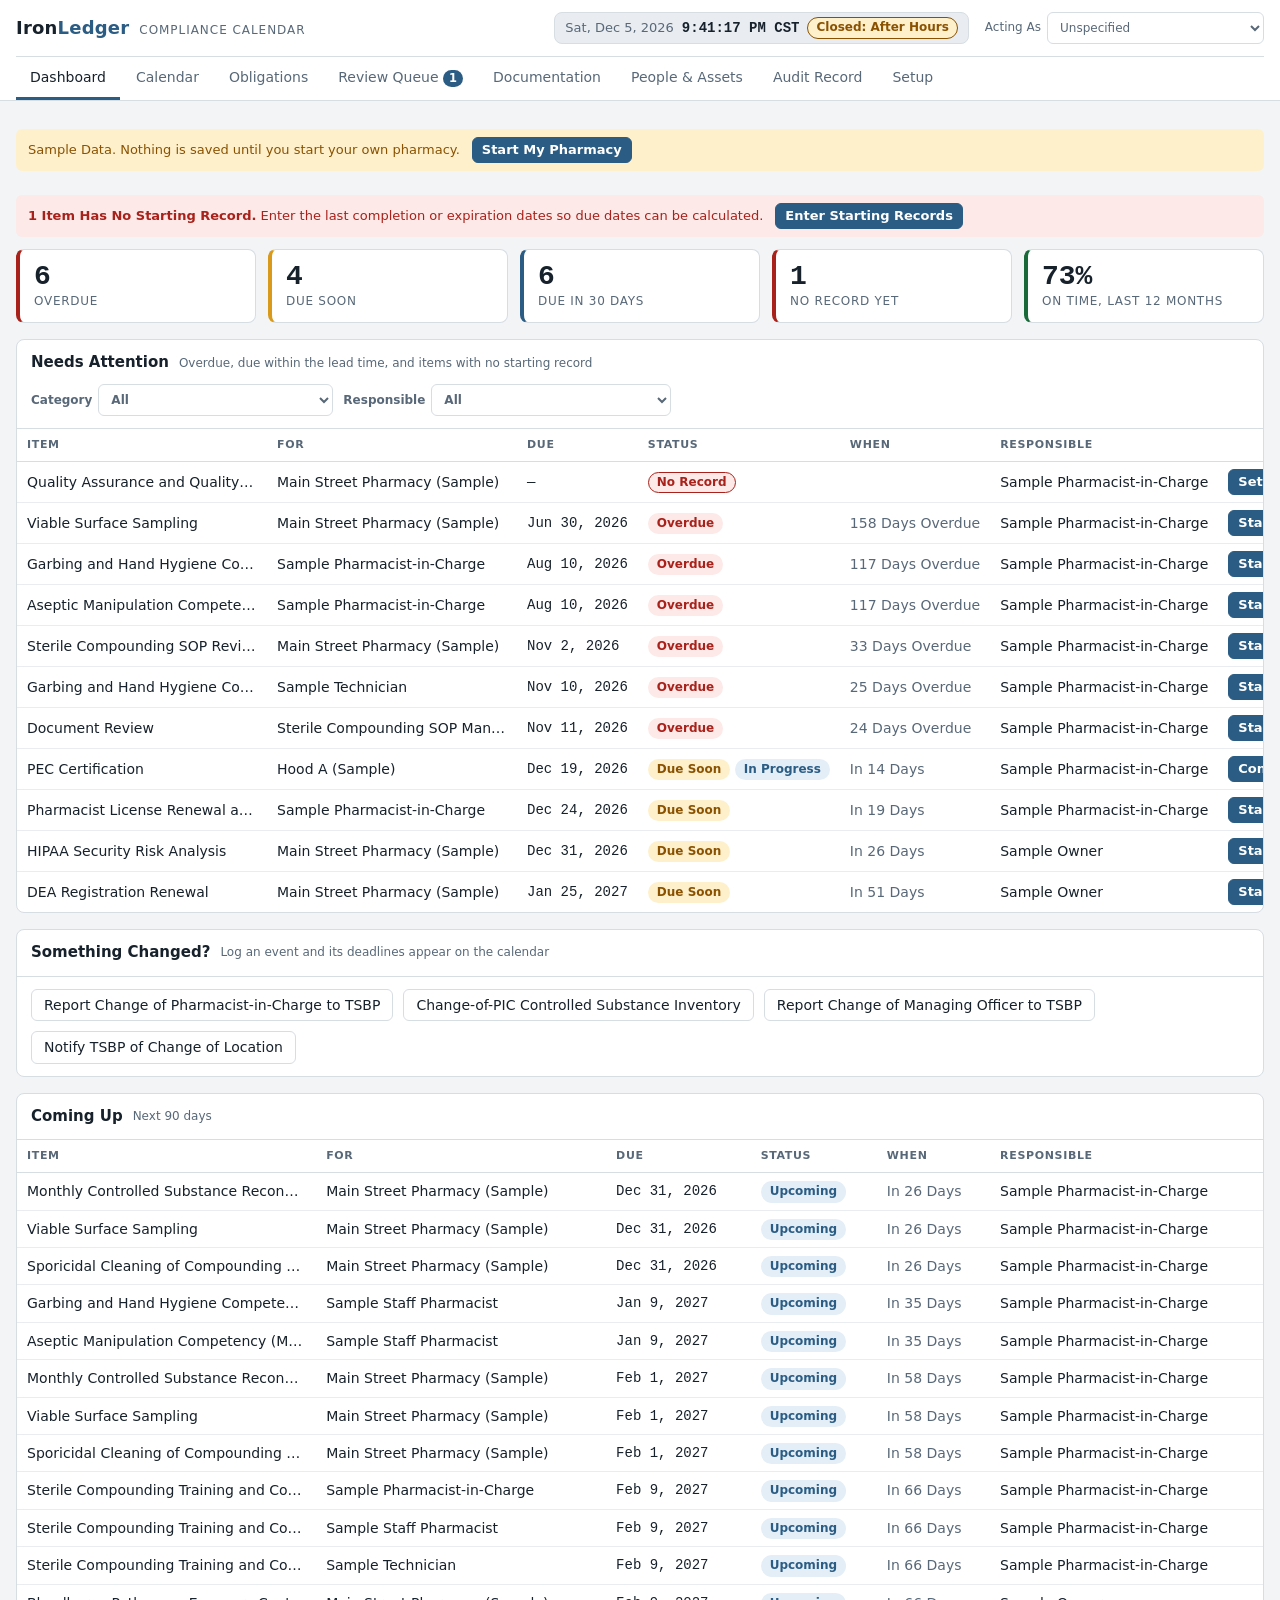
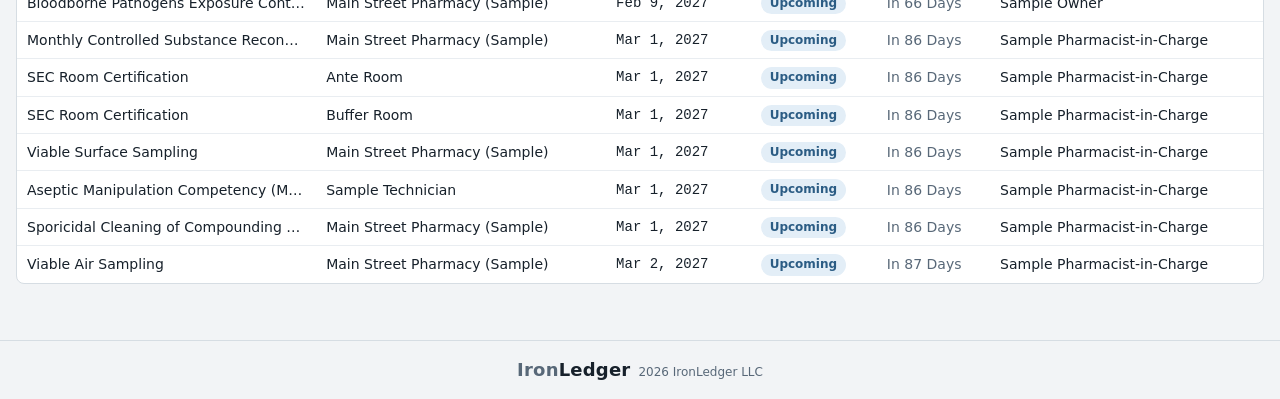
==== index.html @ b2bfc441 "Compliance Calendar Lite: source, tests, demo and blank builds, host storage hook Co-Authored-By: Cl" ====
<!DOCTYPE html>
<html lang="en"><head><meta charset="utf-8"><meta name="viewport" content="width=device-width,initial-scale=1">
<title>IronLedger Compliance Calendar</title>
<style>:root{
  /* Layout idea: ledger-style operations console. Dense tables, status pills, one steel accent. */
  --bg:#f2f4f6;--panel:#fff;--ink:#17212b;--mut:#586878;--line:#d6dde3;--soft:#e9edf1;
  --accent:#2b5c84;--accent-ink:#fff;--accent-soft:#e3eef7;
  --bad:#a8211a;--bad-bg:#fde9e7;--warn:#8a5200;--warn-bg:#fff0cc;--ok:#1a6a39;--ok-bg:#e1f3e8;--gray:#55626f;--gray-bg:#e9edf1;
  --sans:'IBM Plex Sans',system-ui,-apple-system,'Segoe UI',sans-serif;--mono:'IBM Plex Mono',ui-monospace,Consolas,monospace;
  color-scheme:light;
}
@media (prefers-color-scheme:dark){:root:not([data-theme="light"]){
  --bg:#10161c;--panel:#18212a;--ink:#e5eaef;--mut:#9aa9b8;--line:#2a3845;--soft:#212d38;
  --accent:#74aedb;--accent-ink:#0c141b;--accent-soft:#1d3447;
  --bad:#ff9a92;--bad-bg:#3b1a18;--warn:#f2c46b;--warn-bg:#3a2d0f;--ok:#7fd3a0;--ok-bg:#15301f;--gray:#a9b6c3;--gray-bg:#25313c;color-scheme:dark;}}
:root[data-theme="dark"]{
  --bg:#10161c;--panel:#18212a;--ink:#e5eaef;--mut:#9aa9b8;--line:#2a3845;--soft:#212d38;
  --accent:#74aedb;--accent-ink:#0c141b;--accent-soft:#1d3447;
  --bad:#ff9a92;--bad-bg:#3b1a18;--warn:#f2c46b;--warn-bg:#3a2d0f;--ok:#7fd3a0;--ok-bg:#15301f;--gray:#a9b6c3;--gray-bg:#25313c;color-scheme:dark;}
*{box-sizing:border-box}
html,body{margin:0;background:var(--bg);color:var(--ink);font:14px/1.45 var(--sans)}
button,input,select,textarea{font:inherit;color:inherit}
a{color:var(--accent)}
:focus-visible{outline:2px solid var(--accent);outline-offset:2px}
.wrap{max-width:1280px;margin:0 auto;padding:0 16px}
header.top{background:var(--panel);border-bottom:1px solid var(--line)}
.bar{display:flex;align-items:center;gap:16px;padding:12px 0;flex-wrap:wrap}
.brand{display:flex;align-items:baseline;gap:10px;white-space:nowrap}
.mark{font-weight:700;font-size:18px;letter-spacing:.2px}.mark b{color:var(--accent)}
.brand small{color:var(--mut);font-size:12px;text-transform:uppercase;letter-spacing:.08em}
.spacer{flex:1}
.ctl{display:flex;align-items:center;gap:6px;color:var(--mut);font-size:12px;white-space:nowrap}
select,input[type=text],input[type=date],input[type=number],textarea{background:var(--panel);border:1px solid var(--line);border-radius:6px;padding:6px 8px;min-height:32px}
textarea{width:100%;min-height:64px;resize:vertical}
nav.tabs{display:flex;gap:2px;overflow-x:auto;border-top:1px solid var(--line)}
nav.tabs button{background:none;border:0;border-bottom:3px solid transparent;padding:10px 14px;cursor:pointer;color:var(--mut);white-space:nowrap;font-weight:500}
nav.tabs button[aria-selected=true]{color:var(--ink);border-bottom-color:var(--accent)}
main{padding:16px 0 40px;min-height:60vh}
.banner{margin:12px 0 0;padding:8px 12px;border-radius:6px;font-size:13px;display:flex;gap:12px;align-items:center;flex-wrap:wrap}
.banner.demo{background:var(--warn-bg);color:var(--warn)}.banner.info{background:var(--accent-soft);color:var(--ink)}.banner.bad{background:var(--bad-bg);color:var(--bad)}
.tiles{display:grid;grid-template-columns:repeat(auto-fit,minmax(170px,1fr));gap:12px;margin-bottom:16px}
.tile{background:var(--panel);border:1px solid var(--line);border-radius:8px;padding:12px 14px;border-left:4px solid var(--line);cursor:default}
.tile .n{font:600 28px/1.1 var(--mono);font-variant-numeric:tabular-nums}.tile .l{color:var(--mut);font-size:12px;text-transform:uppercase;letter-spacing:.06em;white-space:nowrap}
.tile.bad{border-left-color:var(--bad)}.tile.warn{border-left-color:#d99a1c}.tile.ok{border-left-color:var(--ok)}.tile.acc{border-left-color:var(--accent)}
.card{background:var(--panel);border:1px solid var(--line);border-radius:8px;margin-bottom:16px}
.card>h2,.card>.hd{margin:0;padding:12px 14px;font-size:15px;font-weight:600;border-bottom:1px solid var(--line);display:flex;align-items:center;gap:10px;flex-wrap:wrap}
.card .hd h2{margin:0;font-size:15px}
.card .body{padding:12px 14px}
.hd .sub{color:var(--mut);font-weight:400;font-size:12px}
.tw{overflow-x:auto}
table{border-collapse:collapse;width:100%}
th{font-size:11px;text-transform:uppercase;letter-spacing:.06em;color:var(--mut);text-align:left;padding:8px 10px;border-bottom:1px solid var(--line);white-space:nowrap;background:var(--panel);position:sticky;top:0}
td{padding:7px 10px;border-bottom:1px solid var(--soft);white-space:nowrap;max-width:250px;overflow:hidden;text-overflow:ellipsis;vertical-align:middle}
tr:last-child td{border-bottom:0}
tr.click{cursor:pointer}tr.click:hover td{background:var(--soft)}
.num{font-family:var(--mono);font-variant-numeric:tabular-nums}
.mut{color:var(--mut)}
.pill{display:inline-block;padding:1px 8px;border-radius:999px;font-size:12px;font-weight:600;white-space:nowrap;border:1px solid transparent}
.p-overdue{background:var(--bad-bg);color:var(--bad)}.p-due-soon{background:var(--warn-bg);color:var(--warn)}.p-upcoming{background:var(--accent-soft);color:var(--accent)}
.p-done{background:var(--ok-bg);color:var(--ok)}.p-late-done{background:var(--warn-bg);color:var(--warn);border-color:var(--warn)}.p-na{background:var(--gray-bg);color:var(--gray)}
.p-nobaseline{background:var(--bad-bg);color:var(--bad);border-color:var(--bad)}.p-projected{background:transparent;color:var(--mut);border:1px dashed var(--line)}
.p-High{background:var(--ok-bg);color:var(--ok)}.p-Moderate{background:var(--warn-bg);color:var(--warn)}.p-Low{background:var(--bad-bg);color:var(--bad)}.p-Internal{background:var(--gray-bg);color:var(--gray)}
.btn{background:var(--panel);border:1px solid var(--line);border-radius:6px;padding:5px 12px;cursor:pointer;white-space:nowrap;min-height:30px}
.btn:hover{background:var(--soft)}
.btn.pri{background:var(--accent);color:var(--accent-ink);border-color:var(--accent);font-weight:600}.btn.pri:hover{filter:brightness(1.08)}
.btn.sm{padding:2px 9px;min-height:26px;font-size:13px}
.btn.danger{color:var(--bad)}
.row{display:flex;gap:10px;align-items:center;flex-wrap:wrap}
.cols{display:grid;grid-template-columns:repeat(auto-fit,minmax(300px,1fr));gap:16px}
/* calendar */
.cal{display:grid;grid-template-columns:repeat(7,1fr);border-top:1px solid var(--line);border-left:1px solid var(--line)}
.cal .dow{padding:6px 8px;font-size:11px;text-transform:uppercase;letter-spacing:.06em;color:var(--mut);border-right:1px solid var(--line);border-bottom:1px solid var(--line);background:var(--soft)}
.cal .day{min-height:104px;padding:4px;border-right:1px solid var(--line);border-bottom:1px solid var(--line);cursor:pointer;overflow:hidden;min-width:0}
.cal .day.out{background:var(--soft);opacity:.65}.cal .day.sel{outline:2px solid var(--accent);outline-offset:-2px}
.cal .day .d{font:12px var(--mono);color:var(--mut);display:flex;justify-content:space-between}
.cal .day.today .d b{background:var(--accent);color:var(--accent-ink);border-radius:999px;padding:0 6px}
.chip{display:block;font-size:11.5px;padding:1px 6px;border-radius:4px;margin-top:2px;white-space:nowrap;overflow:hidden;text-overflow:ellipsis}
.more{font-size:11px;color:var(--mut);margin-top:2px}
/* modal */
.ov{position:fixed;inset:0;background:rgba(10,18,26,.55);display:flex;align-items:flex-start;justify-content:center;padding:32px 12px;overflow:auto;z-index:50}
.modal{background:var(--panel);border:1px solid var(--line);border-radius:10px;width:100%;max-width:640px;box-shadow:0 12px 40px rgba(0,0,0,.3)}
.modal.wide{max-width:900px}
.modal h3{margin:0;padding:14px 16px;border-bottom:1px solid var(--line);font-size:16px}
.modal .mb{padding:14px 16px;display:grid;gap:12px}
.modal .mf{padding:12px 16px;border-top:1px solid var(--line);display:flex;gap:8px;justify-content:flex-end;flex-wrap:wrap}
.fld{display:grid;gap:4px}.fld>label,.lbl{font-size:12px;font-weight:600;color:var(--mut);text-transform:uppercase;letter-spacing:.05em}
.fld .hint{font-size:12px;color:var(--mut)}
.g2{display:grid;grid-template-columns:1fr 1fr;gap:12px}
.checks{display:flex;gap:6px 16px;flex-wrap:wrap}.checks label{display:flex;gap:6px;align-items:center;font-size:14px;text-transform:none;letter-spacing:0;font-weight:400;color:var(--ink)}
.warnbox{background:var(--warn-bg);color:var(--warn);padding:8px 10px;border-radius:6px;font-size:13px}
.err{color:var(--bad);font-size:13px}
.kv{display:grid;grid-template-columns:150px 1fr;gap:4px 12px;font-size:13px}.kv dt{color:var(--mut)}.kv dd{margin:0}
.toast{position:fixed;bottom:16px;left:50%;transform:translateX(-50%);background:var(--ink);color:var(--bg);padding:8px 16px;border-radius:8px;z-index:90;font-size:13px}
.sq{display:inline-block;width:14px;height:14px;border-radius:3px;margin-right:2px;vertical-align:middle}
.sq.d{background:var(--ok)}.sq.m{background:var(--bad)}.sq.f{background:var(--line)}
footer.foot{border-top:1px solid var(--line);padding:16px 0;color:var(--mut);font-size:12px;display:flex;gap:8px;align-items:baseline}
footer.foot b{color:var(--ink)}
@media (max-width:700px){.g2{grid-template-columns:1fr}.cal .day{min-height:70px}.chip{font-size:10.5px}.kv{grid-template-columns:1fr}}
@media (prefers-reduced-motion:reduce){*{transition:none!important}}

/* calendar additions */
.btn-grp{display:inline-flex;gap:4px}
.clock{display:flex;align-items:center;gap:8px;background:var(--soft);border:1px solid var(--line);border-radius:8px;padding:4px 10px;cursor:pointer;white-space:nowrap;font-size:13px}
.clock:hover{background:var(--accent-soft)}
.clock .num{font-weight:600;font-size:14px}
.navbar{margin-bottom:6px}
.cal .dow.wk{background:var(--line)}
.cal .day.wk{background:repeating-linear-gradient(135deg,transparent 0 8px,rgba(120,140,160,.07) 8px 16px)}
.cal .day.cls{background:repeating-linear-gradient(135deg,rgba(120,140,160,.10) 0 6px,rgba(120,140,160,.03) 6px 12px)}
.sw{display:inline-block;width:14px;height:14px;border:1px solid var(--line);border-radius:3px;vertical-align:middle;margin:0 4px 0 8px}
.sw.wk{background:repeating-linear-gradient(135deg,transparent 0 4px,rgba(120,140,160,.25) 4px 8px)}
.sw.cls{background:rgba(120,140,160,.35)}
.hl{font-size:11px;padding:0 5px;border-radius:3px;margin-top:2px;white-space:nowrap;overflow:hidden;text-overflow:ellipsis}
.hl.hol{background:#efe6fb;color:#5b2a91}.hl.obs2{background:var(--soft);color:var(--mut)}.hl.leap{background:var(--ok-bg);color:var(--ok)}.hl.dst{background:var(--warn-bg);color:var(--warn)}
@media (prefers-color-scheme:dark){:root:not([data-theme="light"]) .hl.hol{background:#2d1f45;color:#cbb0f0}}
.chip.plan{background:transparent;border:1px dashed var(--accent);color:var(--ink)}
.dayhead{display:flex;gap:16px;align-items:flex-start}
.tl{border:1px solid var(--line);border-radius:6px;overflow:hidden}
.tlr{display:grid;grid-template-columns:76px 1fr;min-height:30px;border-bottom:1px solid var(--soft)}
.tlr:last-child{border-bottom:0}
.tlh{padding:5px 8px;font:12px var(--mono);color:var(--mut);border-right:1px solid var(--line);background:var(--soft)}
.tlr.shut .tlb{background:repeating-linear-gradient(135deg,rgba(120,140,160,.12) 0 6px,rgba(120,140,160,.04) 6px 12px)}
.tlr.open .tlb{background:var(--panel)}
.tlr.nowrow .tlh{background:var(--accent);color:var(--accent-ink)}
.tlb{padding:3px 8px;display:flex;gap:8px;flex-wrap:wrap;align-items:center}
.nowtag{font-size:11px;color:var(--accent);font-weight:600}

.cal .day.pre{background:var(--soft);cursor:not-allowed;opacity:.35}
.btn:disabled{opacity:.4;cursor:not-allowed}

.wk7{display:grid;grid-template-columns:repeat(7,minmax(130px,1fr));border-top:1px solid var(--line);border-left:1px solid var(--line);min-width:980px}
.wcol{min-height:300px;padding:4px;border-right:1px solid var(--line);border-bottom:1px solid var(--line);min-width:0}
.wcol .wh{padding:2px 2px 6px}
.wcol.wk{background:repeating-linear-gradient(135deg,transparent 0 8px,rgba(120,140,160,.07) 8px 16px)}
.wcol.cls{background:repeating-linear-gradient(135deg,rgba(120,140,160,.10) 0 6px,rgba(120,140,160,.03) 6px 12px)}
.wcol.today .wh b{background:var(--accent);color:var(--accent-ink);border-radius:999px;padding:0 8px}
.wcol.pre{background:var(--soft);opacity:.35}

.calwrap{display:flex;align-items:flex-start}.calmain{flex:1;min-width:0}
.dayside{width:350px;flex:none;border-left:1px solid var(--line);position:sticky;top:8px;max-height:calc(100vh - 16px);overflow:auto;background:var(--panel);padding-bottom:8px}
.dayside .sdh{display:flex;justify-content:space-between;gap:8px;align-items:flex-start;padding:12px 14px 8px}
.dayside .sh{padding:10px 14px 4px;font-weight:600;font-size:12px;text-transform:uppercase;letter-spacing:.05em;color:var(--mut)}
.dayside .sdf{padding:6px 14px;font-size:12.5px}
.sr{display:flex;gap:10px;padding:8px 14px;border-top:1px solid var(--line);cursor:pointer;align-items:center}
.sr:hover{background:var(--soft)}
.sr .tm{width:72px;flex:none;font-variant-numeric:tabular-nums;font-weight:600;font-size:13px}
.sr .tx{min-width:0;flex:1}.sr .tx b,.sr .tx span.mut{display:block;white-space:nowrap;overflow:hidden;text-overflow:ellipsis}
@media (max-width:900px){.calwrap{flex-direction:column}.dayside{width:100%;position:static;max-height:none;border-left:0;border-top:1px solid var(--line)}}

.sec{font-weight:600;font-size:12px;text-transform:uppercase;letter-spacing:.05em;color:var(--mut);margin:14px 0 6px;padding-top:10px;border-top:1px solid var(--line)}
.cmts{display:flex;flex-direction:column;gap:6px;margin-bottom:6px}.cmt{padding:6px 8px;background:var(--soft);border-radius:6px}
.att{display:flex;gap:10px;align-items:center;padding:4px 0}.att a{max-width:260px;overflow:hidden;text-overflow:ellipsis;white-space:nowrap}.att .mut{flex:1;font-size:12px;white-space:nowrap;overflow:hidden;text-overflow:ellipsis}
.badge{display:inline-block;min-width:18px;padding:0 6px;border-radius:999px;background:var(--accent);color:var(--accent-ink);font-size:11.5px;font-weight:700;text-align:center}
.sr .tx .pl{display:block;margin-top:3px}
.dayside{width:380px}
.btn:disabled{opacity:.5;cursor:not-allowed}

/* ===== full-width calendar, fits the screen ===== */
.wrap{max-width:1680px}
.wrap.wide{max-width:none;padding:0 20px}
.calbar{display:flex;justify-content:space-between;align-items:center;gap:12px;flex-wrap:wrap;padding-top:8px;padding-bottom:4px}
.calbar .navbar{margin:0}.togs{gap:14px}
.cal .day{min-height:clamp(80px,calc((100vh - 440px)/6),200px)}
.wk7{grid-template-columns:repeat(7,minmax(0,1fr));min-width:0}
.wk7 .wcol{min-height:clamp(240px,calc(100vh - 380px),900px)}
.wk7.nw2 .wcol{min-height:clamp(140px,calc((100vh - 400px)/2),460px)}
.wcol.sel{outline:2px solid var(--accent);outline-offset:-2px}
.tl .tlr{min-height:34px}

.modal.xwide{max-width:1240px}
.ctx{position:fixed;z-index:80;background:var(--panel);border:1px solid var(--line);border-radius:8px;box-shadow:0 8px 24px rgba(0,0,0,.25);padding:4px;display:flex;flex-direction:column;min-width:170px}
.ctx button{text-align:left;border:0;background:none;padding:7px 10px;border-radius:5px;font:inherit;cursor:pointer;color:var(--ink)}.ctx button:hover{background:var(--soft)}
.ser{display:grid;border:1px solid var(--line);border-radius:6px;overflow:hidden;margin:8px 0}
.serc{min-height:90px;padding:4px;border-right:1px solid var(--line);min-width:0}.serc:last-child{border-right:0}.serc.now{background:var(--accent-soft)}
.serh{font:600 12px var(--sans);color:var(--mut);margin-bottom:4px}

.chip.plan.rem{border-style:dotted;font-style:italic}
</style></head><body>
<div id="app"></div><div id="modal"></div>
<script>
/* IronLedger Compliance Calendar - scheduling engine (pure functions, no DOM). */
const IL = (function () {
  'use strict';
  const DAY = 86400000;
  const pad = n => String(n).padStart(2, '0');
  function pd(s) { const p = s.split('-'); return Date.UTC(+p[0], +p[1] - 1, +p[2]); }
  function fd(ms) { const t = new Date(ms); return t.getUTCFullYear() + '-' + pad(t.getUTCMonth() + 1) + '-' + pad(t.getUTCDate()); }
  function addDays(s, n) { return fd(pd(s) + n * DAY); }
  function diffDays(a, b) { return Math.round((pd(a) - pd(b)) / DAY); }
  function addMonths(s, n, day) {
    const p = s.split('-').map(Number); const tm = p[1] - 1 + n;
    const y = p[0] + Math.floor(tm / 12); const m = ((tm % 12) + 12) % 12;
    const dim = new Date(Date.UTC(y, m + 1, 0)).getUTCDate();
    return y + '-' + pad(m + 1) + '-' + pad(Math.min(day || p[2], dim));
  }
  function addInterval(s, n, unit, day) {
    if (unit === 'day') return addDays(s, n);
    if (unit === 'week') return addDays(s, 7 * n);
    if (unit === 'month') return addMonths(s, n, day);
    if (unit === 'year') return addMonths(s, 12 * n, day);
    throw new Error('Unknown unit ' + unit);
  }
  function statusFor(due, today, lead) { const d = diffDays(due, today); return d < 0 ? 'overdue' : (d <= lead ? 'due-soon' : 'upcoming'); }
  function mkOpen(due, today, lead, extra) { return Object.assign({ due, status: statusFor(due, today, lead), days: diffDays(due, today), done: false }, extra); }
  function mkDone(due, rec, extra) {
    const eff = (rec.allowedDue && rec.allowedDue > due) ? rec.allowedDue : due;
    const late = !!(due && rec.completedOn > eff);
    return Object.assign({ due, status: rec.status === 'na' ? 'na' : (late ? 'late-done' : 'done'), done: true, rec, lateDays: late ? diffDays(rec.completedOn, eff) : 0, days: due ? diffDays(due, rec.completedOn) : null }, extra);
  }

  /* One track = one obligation for one subject. Returns its occurrences in due order. */
  function trackOccurrences(a) {
    const ob = a.ob, r = ob.rec, trk = a.trk || {}, today = a.today;
    const lead = trk.lead != null ? trk.lead : (ob.lead || 0);
    const horizon = a.to;
    const recs = (a.recs || []).filter(x => x.status !== 'void')
      .sort((x, y) => x.completedOn < y.completedOn ? -1 : x.completedOn > y.completedOn ? 1 : ((x.createdAt || '') < (y.createdAt || '') ? -1 : 1));
    const out = [];
    if (r.kind === 'rolling') {
      const n = trk.n || r.n, unit = trk.unit || r.unit;
      let prev = null; const base = trk.baselineDate || null;
      const real = recs.filter(x => x.status !== 'na');
      if (base && (!real.length || base <= real[0].completedOn)) prev = base;
      for (const rec of real) {
        const due = prev ? addInterval(prev, n, unit) : (trk.firstDue || null);
        out.push(mkDone(due, rec, { key: 'r:' + rec.id, windowStart: prev }));
        prev = rec.completedOn;
      }
      const due = prev ? addInterval(prev, n, unit) : (trk.firstDue || null);
      if (!due) out.push({ key: 'r:open', due: null, status: 'nobaseline', done: false, days: null });
      else {
        out.push(mkOpen(due, today, lead, { key: 'r:open:' + due, windowStart: prev }));
        let d = due, g = 0;
        while (g++ < 400) { d = addInterval(d, n, unit); if (d > horizon) break; out.push({ key: 'p:' + d, due: d, status: 'projected', projected: true, done: false, days: diffDays(d, today) }); }
      }
    } else if (r.kind === 'expiry') {
      let due = trk.firstDue || null;
      for (const rec of recs) { if (rec.status === 'na') continue; out.push(mkDone(due, rec, { key: 'e:' + rec.id })); due = rec.nextDue || null; }
      if (!due) out.push({ key: 'e:open', due: null, status: 'nobaseline', done: false, days: null });
      else {
        const o = mkOpen(due, today, lead, { key: 'e:open:' + due });
        o.openDate = addDays(due, -(r.windowDays || 0)); o.canAct = r.windowDays ? today >= o.openDate : true; out.push(o);
      }
    } else if (r.kind === 'fixed') {
      const n = trk.n || r.n, unit = trk.unit || r.unit;
      const anchor = trk.anchor || r.anchor || today; const aday = +anchor.slice(8);
      const sf = trk.startFrom || r.startFrom; const start = (sf && sf > (a.trackStart || today)) ? sf : (a.trackStart || today);
      const dueAt = k => addInterval(anchor, k * n, unit, aday);
      let k;
      if (unit === 'day' || unit === 'week') { const per = n * (unit === 'week' ? 7 : 1); k = Math.ceil(diffDays(start, anchor) / per); }
      else { k = 0; while (dueAt(k) >= start && k > -5000) k--; while (dueAt(k) < start) k++; }
      const byDue = {}; for (const x of recs) if (x.forDue) byDue[x.forDue] = x;
      let prevDue = dueAt(k - 1), g = 0;
      for (; g < 3000; k++, g++) {
        const due = dueAt(k); if (due > horizon) break;
        let rec = byDue[due];
        if (!rec) rec = recs.find(x => !x.forDue && x.completedOn > prevDue && x.completedOn <= due);
        const ws = addDays(prevDue, 1);
        out.push(rec ? mkDone(due, rec, { key: 'f:' + due, windowStart: ws }) : mkOpen(due, today, lead, { key: 'f:' + due, windowStart: ws }));
        prevDue = due;
      }
    } else if (r.kind === 'event') {
      for (const ev of (a.events || [])) {
        const due = r.direction === 'before' ? addDays(ev.eventDate, -r.offset) : addDays(ev.eventDate, r.offset);
        const rec = recs.find(x => x.forEvent === ev.id);
        out.push(rec ? mkDone(due, rec, { key: 'v:' + ev.id, event: ev }) : mkOpen(due, today, lead, { key: 'v:' + ev.id, event: ev }));
      }
    } else if (r.kind === 'once') {
      const due = trk.due || r.due; const rec = recs[0];
      out.push(rec ? mkDone(due, rec, { key: 'o:' + due }) : mkOpen(due, today, lead, { key: 'o:' + due }));
    }
    out.sort((x, y) => (x.due || '9999') < (y.due || '9999') ? -1 : 1);
    return out;
  }

  /* ---- library + tracks ---- */
  function mergeObligations(seed, overrides, custom) {
    const out = [];
    for (const s of seed) {
      const o = (overrides && overrides[s.id]) || {};
      const m = Object.assign({}, s, o);
      m.rec = Object.assign({}, s.rec, o.rec || {});
      m.active = o.active != null ? o.active : s.defaultActive !== false;
      m.custom = false; out.push(m);
    }
    for (const c of (custom || [])) { out.push(Object.assign({}, c, { custom: true, active: c.active !== false })); }
    return out;
  }
  function applies(ob, st) {
    const f = (st.profile && st.profile.features) || {};
    if (ob.requires && !ob.requires.every(x => f[x])) return false;
    if (ob.jur && ob.jur !== 'US' && ob.jur !== (st.profile && st.profile.state)) return false;
    return true;
  }
  function personMatch(p, tag) {
    if (!tag || tag === 'any') return true;
    if (tag === 'pharmacist') return p.role === 'Pharmacist';
    if (tag === 'technician') return p.role === 'Technician';
    return (p.tags || []).includes(tag);
  }
  function subjectsFor(ob, st) {
    const act = x => !x.archived;
    if (ob.scope === 'facility') return (st.sites || []).filter(act).map(s => ({ type: 'site', id: s.id, name: s.name, siteId: s.id, data: s }));
    if (ob.scope === 'room') return (st.rooms || []).filter(act).filter(r => !ob.roomKinds || ob.roomKinds.includes(r.kind)).map(r => ({ type: 'room', id: r.id, name: r.name, siteId: r.siteId || '', data: r }));
    if (ob.scope === 'person') return (st.people || []).filter(act).filter(p => personMatch(p, ob.personTag)).map(p => ({ type: 'person', id: p.id, name: p.name, siteId: p.siteId || '', data: p }));
    if (ob.scope === 'equipment') return (st.equipment || []).filter(act).filter(e => !ob.equipTypes || ob.equipTypes.includes(e.kind)).map(e => ({ type: 'equipment', id: e.id, name: e.name, siteId: e.siteId || '', data: e }));
    if (ob.scope === 'document') return (st.documents || []).filter(act).filter(d => !ob.docTypes || ob.docTypes.includes(d.type)).map(d => ({ type: 'document', id: d.id, name: d.title, siteId: d.siteId || '', data: d }));
    return [];
  }
  function responsible(st, ob, trk) {
    if (trk && trk.assignee) { const p = (st.people || []).find(x => x.id === trk.assignee); if (p) return p; }
    const p = (st.people || []).find(x => !x.archived && (x.duties || []).includes(ob.ownerRole));
    return p || null;
  }
  function buildTracks(st, obs) {
    const tracks = [];
    for (const ob of obs) {
      if (!ob.active || !applies(ob, st)) continue;
      for (const subj of subjectsFor(ob, st)) {
        const key = ob.id + '|' + subj.id;
        const trk = Object.assign({}, (st.tracks || {})[key] || {});
        if (trk.inactive) { tracks.push({ key, ob, subj, trk, inactive: true }); continue; }
        if (ob.firstDueField && !trk.firstDue && subj.data[ob.firstDueField]) trk.firstDue = subj.data[ob.firstDueField];
        if (ob.baselineField && !trk.baselineDate && subj.data[ob.baselineField]) trk.baselineDate = subj.data[ob.baselineField];
        if (subj.type === 'document' && !trk.n) { trk.n = +subj.data.reviewMonths || 12; trk.unit = 'month'; }
        tracks.push({ key, ob, subj, trk, who: responsible(st, ob, trk) });
      }
    }
    return tracks;
  }
  /* All occurrences for all tracks within [from,to]. Open items outside the range are kept when overdue. */
  function collect(st, obs, today, from, to, opt) {
    opt = opt || {};
    const tracks = buildTracks(st, obs); const out = []; const noBase = [];
    const recsByTrack = {}; for (const r of (st.records || [])) (recsByTrack[r.track] = recsByTrack[r.track] || []).push(r);
    const evByTrack = {}; for (const e of (st.events || [])) (evByTrack[e.track] = evByTrack[e.track] || []).push(e);
    for (const t of tracks) {
      if (t.inactive) continue;
      if (opt.skipRoutine && t.ob.routine) continue;
      if (opt.siteId && t.subj.siteId && t.subj.siteId !== opt.siteId) continue;
      const hz = to > addDays(today, 800) ? to : addDays(today, 800);
      const occs = trackOccurrences({ ob: t.ob, trk: t.trk, recs: recsByTrack[t.key] || [], events: evByTrack[t.key] || [], today, to: hz, trackStart: st.profile && st.profile.trackingStart });
      for (const o of occs) {
        o.track = t; o.trackKey = t.key;
        if (opt.adjust && !o.done && o.due && o.status !== 'nobaseline' && (t.ob.rec.kind === 'rolling' || t.ob.rec.kind === 'fixed')) {
          const nd = opt.adjust(o.due);
          if (nd && nd !== o.due) {
            o.origDue = o.due; o.due = nd; o.moved = true; o.days = diffDays(nd, today);
            if (!o.projected) o.status = statusFor(nd, today, t.trk.lead != null ? t.trk.lead : (t.ob.lead || 0));
          }
        }
        if (o.status === 'nobaseline') { noBase.push(o); out.push(o); continue; }
        if (o.due >= from && o.due <= to) out.push(o);
        else if (!o.done && o.status === 'overdue') out.push(o);
      }
    }
    return { occs: out, noBase, tracks };
  }
  function stats(occs, today, from, to) {
    let on = 0, late = 0, missed = 0, na = 0;
    for (const o of occs) {
      if (o.projected || o.status === 'nobaseline' || !o.due) continue;
      if (o.due < from || o.due > to || o.due > today) continue;
      if (o.status === 'done') on++; else if (o.status === 'late-done') late++; else if (o.status === 'na') na++; else if (o.status === 'overdue') missed++;
    }
    const den = on + late + missed;
    return { on, late, missed, na, total: den, onTimeRate: den ? on / den : null, doneRate: den ? (on + late) / den : null };
  }
  function freqText(ob, trk) {
    const r = ob.rec; trk = trk || {};
    const u = (n, unit) => n === 1 ? ({ day: 'Daily', week: 'Weekly', month: 'Monthly', year: 'Annually' })[unit] : 'Every ' + n + ' ' + unit + 's';
    const nn = trk.n || r.n, uu = trk.unit || r.unit;
    if (r.kind === 'fixed') return u(nn, uu) + ' on set dates';
    if (r.kind === 'rolling') return 'Every ' + (nn === 1 ? '' : nn + ' ') + uu + (nn === 1 ? '' : 's') + ' from last done';
    if (r.kind === 'expiry') return 'At expiration' + (r.windowDays ? ' (window opens ' + r.windowDays + ' days before)' : '');
    if (r.kind === 'event') return r.offset + ' days ' + (r.direction === 'before' ? 'before' : 'after') + ' event';
    return 'One time';
  }
  function toICS(items, prodId) {
    const esc = s => String(s || '').replace(/\\/g, '\\\\').replace(/;/g, '\;').replace(/,/g, '\\,').replace(/\r?\n/g, '\\n');
    const L = ['BEGIN:VCALENDAR', 'VERSION:2.0', 'PRODID:-//' + (prodId || 'IronLedger') + '//Compliance Calendar//EN', 'CALSCALE:GREGORIAN'];
    for (const it of items) {
      const d = it.due.replace(/-/g, ''); const nd = addDays(it.due, 1).replace(/-/g, '');
      L.push('BEGIN:VEVENT', 'UID:' + it.uid + '@ironledgerrx.com', 'DTSTAMP:' + it.stamp, 'DTSTART;VALUE=DATE:' + d, 'DTEND;VALUE=DATE:' + nd,
        'SUMMARY:' + esc(it.title), 'DESCRIPTION:' + esc(it.desc), 'BEGIN:VALARM', 'ACTION:DISPLAY', 'DESCRIPTION:' + esc(it.title), 'TRIGGER:-P' + (it.alarmDays || 7) + 'D', 'END:VALARM', 'END:VEVENT');
    }
    L.push('END:VCALENDAR'); return L.join('\r\n');
  }
  return { pd, fd, addDays, diffDays, addMonths, addInterval, statusFor, trackOccurrences, mergeObligations, applies, subjectsFor, buildTracks, collect, stats, freqText, responsible, toICS };
})();


/* Seed obligation library. conf: High = primary text or 2+ independent sources agree; Moderate = one secondary source, or sources differ in detail;
   Low = secondary summary only, off by default; Internal = your own policy, no external claim. Verified 2026-11-13. */
const U={
 dea1301:{t:'21 CFR 1301.13 (Cornell LII)',u:'https://www.law.cornell.edu/cfr/text/21/1301.13'},
 deareg:{t:'DEA registration reminders',u:'https://deaecom.gov/drugreg/registration.html'},
 dea1304:{t:'21 CFR 1304.11 (Cornell LII)',u:'https://www.law.cornell.edu/cfr/text/21/1304.11'},
 tx17:{t:'22 TAC 291.17 (Cornell LII, history through 2019)',u:'https://www.law.cornell.edu/regulations/texas/22-Tex-Admin-Code-SS-291-17'},
 txrules:{t:'TSBP recent adopted rule changes',u:'https://www.pharmacy.texas.gov/Rules_Recent_Adopted_Changes.asp'},
 txpp:{t:'TSBP theft and loss policy recommendations (2019)',u:'https://www.pharmacy.texas.gov/files_pdf/audit-shortages-p-and-p.pdf'},
 tx3:{t:'22 TAC 291.3 Required Notifications',u:'https://www.law.cornell.edu/regulations/texas/22-Tex-Admin-Code-SS-291-3'},
 txupd:{t:'TSBP forms to update a pharmacy license',u:'https://www.pharmacy.texas.gov/licensees/pharmacy-update-forms.asp'},
 txpic:{t:'TSBP Change of PIC form',u:'https://www.pharmacy.texas.gov/files_pdf/Change_PIC.pdf'},
 txren:{t:'TSBP pharmacy license renewal',u:'https://www.pharmacy.texas.gov/infocies/renewals/lic'},
 occ559:{t:'Texas Occupations Code ch. 559',u:'https://statutes.capitol.texas.gov/Docs/OC/htm/OC.559.htm'},
 txce:{t:'TSBP pharmacist CE FAQ',u:'https://www.pharmacy.texas.gov/licensees/ce-pharmacist-faq.asp'},
 netce:{t:'NetCE Texas CE summary (secondary)',u:'https://www.netce.com/ce-requirements/pharmacist/TX/'},
 wa795:{t:'WA DOH USP <795> worksheet (quotes chapter)',u:'https://www.doh.wa.gov/sites/default/files/2024-02/690-326-USP795NonsterileCompoundingAddendum.pdf'},
 ptdp:{t:'Pharmacy Times: designated person duties',u:'https://pharmacytimes.com/view/identify-the-responsibilities-of-a-designated-person'},
 wk797:{t:'Wolters Kluwer: USP 797 competency and media fill',u:'https://www.wolterskluwer.com/en/expert-insights/usp-797-clean-room-training-aseptic-manipulations-skills'},
 eur797:{t:'Eurofins: USP 797 testing frequencies',u:'https://www.eurofins.com/en-us/environment-testing/built-environment-testing/services/usp797/'},
 achc:{t:'ACHC Surveyor Newsletter 2025',u:'https://online.flippingbook.com/view/511599410/46-47'},
 ma797:{t:'Mass.gov sterile compounding inspection template',u:'https://www.mass.gov/doc/sterile-compounding-pharmacy-inspection-template-pdf/download'},
 pace:{t:'Pace Labs: USP 797 cleanroom Q&A',u:'https://www.pacelabs.com/building-sciences/usp-797-qa-cleanroom-requirements/'},
 nc797:{t:'NC Board of Pharmacy certification guidance',u:'https://ncbop.org/downloads/GuidanceDocumentCertificationReportsEnviroSamplingFeb2018.pdf'},
 wkq:{t:'Wolters Kluwer: What is USP 797',u:'https://wolterskluwer.com/en/expert-insights/what-is-usp-797-and-how-to-stay-compliant'},
 prem:{t:'Premier: USP 797 2023 changes',u:'https://ce.pharmacy.premierinc.com/assets/ClientID_168/EventAssets/06-29-telece-presentation_slides.pdf'},
 nabp800:{t:'NABP Universal Inspection Form, USP <800>',u:'https://www.wvbop.com/www/download_resource.asp?id=343'},
 ptHD:{t:'Pharmacy Times: HD training under USP <800>',u:'https://www.pharmacytimes.com/view/how-does-a-pharmacy-train-staff-to-handle-hds'},
 arl:{t:'ARL: USP 800 wipe sampling',u:'https://www.arlok.com/?p=2795'},
 osha:{t:'OSHA 29 CFR 1910.1030 enforcement summary',u:'https://www.osha.gov/bloodborne-pathogens/enforcement'},
 oshaecp:{t:'OSHA 29 CFR 1910.1030',u:'https://www.osha.gov/laws-regs/regulations/standardnumber/1910/1910.1030'},
 studyg:{t:'Study-guide summary of USP <797> (secondary)',u:'https://open-exam-prep.com/study-guides/bcscp/ch07-materials-equipment-workflow/7-4-calibration-verification-validation-maintenance'}
};
const SEED=[
/* ---------- Federal: DEA ---------- */
{id:'dea-reg',cat:'Controlled Substances',title:'DEA Registration Renewal',scope:'facility',ownerRole:'Owner',requires:['controlled'],jur:'US',basis:'Requirement',auth:'21 CFR 1301.13',conf:'High',
 rec:{kind:'expiry',windowDays:60},lead:90,firstDueField:'deaExpiry',res:null,
 evid:'Renewal confirmation and new certificate',note:'Registration is per location. Renewal can be filed no earlier than 60 days before expiration. DEA emails reminders at 60, 45, 30, 15 and 5 days. Operating after expiration without a timely renewal on file is not permitted.',src:[U.dea1301,U.deareg]},
{id:'dea-biennial',cat:'Controlled Substances',title:'DEA Biennial Controlled Substance Inventory',scope:'facility',ownerRole:'PIC',requires:['controlled'],jur:'US',basis:'Requirement',auth:'21 CFR 1304.11(c), 1304.04',conf:'High',
 rec:{kind:'rolling',n:2,unit:'year'},lead:90,
 evid:'Signed inventory record (exact count for Schedule II; opening or close of business noted)',note:'May be taken on any date within two years of the previous biennial inventory. Records are kept at least two years. In Texas the annual inventory below normally satisfies this one: record it once and tick the linked box.',src:[U.dea1304]},
{id:'tx-cs-annual',cat:'Controlled Substances',title:'Texas Annual Controlled Substance Inventory',scope:'facility',ownerRole:'PIC',requires:['controlled'],jur:'TX',basis:'Requirement',auth:'22 TAC 291.17(c)',conf:'Moderate',
 rec:{kind:'fixed',n:1,unit:'year',anchor:'2026-05-01'},lead:45,alsoSatisfies:['dea-biennial'],
 evid:'Signed, dated inventory including out-of-date drugs',note:'Taken on May 1 each year or on the pharmacy\'s regular general physical inventory date (change the date under Edit Track). The rule allows taking it within four days of that date. VERIFY: the Cornell copy requires notarization within 3 days, but TSBP adopted amendments to 291.17 on Aug 29, 2025, and the proposal text removed the notarization requirement. Confirm the current text.',src:[U.tx17,U.txrules]},
{id:'cs-reconcile',cat:'Controlled Substances',title:'Monthly Controlled Substance Reconciliation',scope:'facility',ownerRole:'PIC',requires:['controlled'],jur:'TX',basis:'Guidance',auth:'TSBP policy recommendations (2019)',conf:'Moderate',
 rec:{kind:'fixed',n:1,unit:'month',anchor:'2026-12-31'},lead:7,
 evid:'Reconciliation of dispensed, ordered and on-hand quantities, signed',note:'TSBP recommends reconciling dispensed, ordered and on-hand controlled substances between annual inventories, monthly at a minimum. This is guidance, not a rule.',src:[U.txpp]},
{id:'cs-cycle',cat:'Controlled Substances',title:'Schedule II Perpetual Inventory Cycle Count',scope:'facility',ownerRole:'PIC',requires:['controlled'],jur:'US',basis:'Internal',auth:'Your policy',conf:'Internal',defaultActive:false,
 rec:{kind:'fixed',n:1,unit:'month',anchor:'2026-12-15'},lead:5,evid:'Cycle count sheet with variances resolved',note:'Frequency is set by your own policy. TSBP recommends a perpetual inventory of CII drugs; it does not set a count frequency.',src:[U.txpp]},
/* ---------- Texas: licensure and notifications ---------- */
{id:'tx-pharmacy-license',cat:'Licensure',title:'Texas Pharmacy License Renewal',scope:'facility',ownerRole:'Owner',requires:[],jur:'TX',basis:'Requirement',auth:'Texas Pharmacy Act; TSBP renewal',conf:'High',
 rec:{kind:'expiry',windowDays:60},lead:90,firstDueField:'tsbpExpiry',
 evid:'Signed renewal form, fee receipt, renewed license posted',note:'TSBP will not accept a renewal if the license does not expire within 60 days. The paper form is required; online payment alone does not complete the renewal. Sterile compounding pharmacies have additional renewal requirements. The renewal cycle length was not confirmed this session: enter the new expiration date from the renewed license.',src:[U.txren]},
{id:'tx-rph-license',cat:'Licensure',title:'Pharmacist License Renewal and 30 Hours CE',scope:'person',personTag:'pharmacist',ownerRole:'PIC',jur:'TX',basis:'Requirement',auth:'Occ. Code 559.053; 22 TAC 295.8',conf:'High',
 rec:{kind:'expiry',windowDays:0},lead:120,firstDueField:'licExpiry',
 evid:'Renewal confirmation; CE certificates (kept 3 years from reporting)',note:'Renewal is every two years and requires 30 contact hours of approved CE from the preceding 24 months, including 1 hour of Texas pharmacy law. A fingerprint background check is required before renewal (secondary source). VERIFY: TSBP adopted amendments to 295.8 effective Sept 1, 2026. Check the current subject-hour breakdown before relying on any hour count other than the 30 total.',src:[U.occ559,U.txce,U.txrules]},
{id:'tx-tech-reg',cat:'Licensure',title:'Technician Registration Renewal and CE',scope:'person',personTag:'technician',ownerRole:'PIC',jur:'TX',basis:'Requirement',auth:'22 TAC 297.8',conf:'Moderate',
 rec:{kind:'expiry',windowDays:0},lead:90,firstDueField:'licExpiry',
 evid:'Renewal confirmation; CE certificates or national certification',note:'Biennial renewal. A secondary source lists 20 CE hours (or maintained national certification) with 1 hour of Texas law. VERIFY: TSBP adopted amendments to 297.8 effective Sept 1, 2026.',src:[U.netce,U.txrules]},
{id:'tx-pic-change',cat:'Texas Notifications',title:'Report Change of Pharmacist-in-Charge to TSBP',scope:'facility',ownerRole:'PIC',jur:'TX',basis:'Requirement',auth:'22 TAC 291.3',conf:'High',
 rec:{kind:'event',offset:10,direction:'after'},lead:3,evid:'Board confirmation or submitted Change of PIC form (copy kept at the pharmacy)',note:'The incoming PIC notifies the Board within 10 days. Trigger this when a PIC change happens, using the date of the change.',src:[U.tx3,U.txpic,U.txupd]},
{id:'tx-pic-inventory',cat:'Texas Notifications',title:'Change-of-PIC Controlled Substance Inventory',scope:'facility',ownerRole:'PIC',requires:['controlled'],jur:'TX',basis:'Requirement',auth:'22 TAC 291.3, 291.17',conf:'High',
 rec:{kind:'event',offset:0,direction:'after'},lead:0,evid:'Inventory signed by incoming and departing PIC',note:'The Change of PIC form attests that the required inventory has been taken. Trigger this together with the PIC change, using the same date.',src:[U.txpic,U.tx3]},
{id:'tx-officer-change',cat:'Texas Notifications',title:'Report Change of Managing Officer to TSBP',scope:'facility',ownerRole:'Owner',jur:'TX',basis:'Requirement',auth:'22 TAC 291.3',conf:'High',
 rec:{kind:'event',offset:10,direction:'after'},lead:3,evid:'Submitted change form and confirmation',note:'Adding, removing or changing a managing officer is reported within 10 days.',src:[U.txupd,U.tx3]},
{id:'tx-location-change',cat:'Texas Notifications',title:'Notify TSBP of Change of Location',scope:'facility',ownerRole:'Owner',jur:'TX',basis:'Requirement',auth:'22 TAC 291.3(a)',conf:'Moderate',
 rec:{kind:'event',offset:14,direction:'before'},lead:7,evid:'Submitted notification and confirmation',note:'The rule text read this session refers to notification 14 days before a change of location (with an emergency exception). Trigger this with the planned move date. VERIFY the full text of 291.3(a).',src:[U.tx3,U.txupd]},
/* ---------- USP <795> ---------- */
{id:'u795-training',cat:'USP <795> Nonsterile',title:'Nonsterile Compounding Training and Competency',scope:'person',personTag:'ns-compounder',ownerRole:'Designated Person',requires:['nonsterile'],jur:'US',basis:'Standard',auth:'USP <795> section 2',conf:'High',
 rec:{kind:'rolling',n:12,unit:'month'},lead:45,evid:'Training record and competency evaluation',note:'Initially and at least every 12 months for personnel who compound or directly oversee compounding. Core competencies include hand hygiene, garbing, cleaning and sanitizing; see the chapter for the full list.',src:[U.wa795]},
{id:'u795-sop',cat:'USP <795> Nonsterile',title:'Nonsterile Compounding SOP Review',scope:'facility',ownerRole:'Designated Person',requires:['nonsterile'],jur:'US',basis:'Standard',auth:'USP <795> section 1.1.4',conf:'Moderate',
 rec:{kind:'rolling',n:12,unit:'month'},lead:45,evid:'Dated review sign-off by the designated person',note:'Designated person ensures SOPs are reviewed and documented at least every 12 months. Interval taken from one secondary summary of the chapter.',src:[U.ptdp,U.wa795]},
/* ---------- USP <797> ---------- */
{id:'u797-cert-pec',form:'cert',cat:'USP <797> Sterile',title:'PEC Certification',scope:'equipment',equipTypes:['Primary Engineering Control (PEC)','Containment PEC (C-PEC)'],ownerRole:'Designated Person',requires:['sterile'],jur:'US',basis:'Standard',auth:'USP <797> section 5',conf:'High',
 rec:{kind:'rolling',n:6,unit:'month'},lead:30,res:['Certified','Not Certified'],evid:'Certification report reviewed and signed by the designated person',note:'Initially and at least every 6 months, and after relocation, repair or any change that could affect airflow. Trigger an extra certification when that happens by recording it as a completion.',src:[U.pace,U.nc797]},
{id:'u797-cert-sec',form:'cert',cat:'USP <797> Sterile',title:'SEC Room Certification',scope:'room',roomKinds:['ante','buffer'],ownerRole:'Designated Person',requires:['sterile'],jur:'US',basis:'Standard',auth:'USP <797> section 5',conf:'High',
 rec:{kind:'rolling',n:6,unit:'month'},lead:30,res:['Certified','Not Certified'],evid:'Certification report (ACPH, pressures, particle counts) reviewed and signed',note:'Buffer and anteroom certified at least every 6 months and after structural or HVAC changes.',src:[U.pace,U.nc797]},
{id:'u797-air',cat:'USP <797> Sterile',title:'Viable Air Sampling',scope:'facility',ownerRole:'Designated Person',requires:['sterile'],jur:'US',basis:'Standard',auth:'USP <797> section 18',conf:'High',
 rec:{kind:'rolling',n:6,unit:'month'},lead:30,res:['Within Action Levels','Action Level Exceeded'],evid:'Lab report with colony counts and designated person review',note:'Category 1 and 2: at least every 6 months. Sources disagree on Category 3 air sampling (every 3 months vs monthly): set the interval per your categories after checking the chapter.',src:[U.eur797,U.wkq]},
{id:'u797-surface',cat:'USP <797> Sterile',title:'Viable Surface Sampling',scope:'facility',ownerRole:'Designated Person',requires:['sterile'],jur:'US',basis:'Standard',auth:'USP <797> section 18',conf:'High',
 rec:{kind:'fixed',n:1,unit:'month',anchor:'2026-12-31'},lead:7,res:['Within Action Levels','Action Level Exceeded'],evid:'Lab report with colony counts and designated person review',note:'At least monthly for Category 1 and 2; Category 3 is weekly (use Edit Track to set a weekly interval).',src:[U.wkq,U.eur797,U.prem]},
{id:'u797-sop',cat:'USP <797> Sterile',title:'Sterile Compounding SOP Review',scope:'facility',ownerRole:'Designated Person',requires:['sterile'],jur:'US',basis:'Standard',auth:'USP <797> section 3',conf:'High',
 rec:{kind:'rolling',n:12,unit:'month'},lead:45,evid:'Dated review sign-off; revisions communicated to staff',note:'The designated person reviews facility SOPs at least every 12 months and documents the review.',src:[U.ma797,U.achc]},
{id:'u797-qaqc',cat:'USP <797> Sterile',title:'Quality Assurance and Quality Control Program Review',scope:'facility',ownerRole:'Designated Person',requires:['sterile'],jur:'US',basis:'Standard',auth:'USP <797> QA/QC',conf:'Moderate',
 rec:{kind:'rolling',n:12,unit:'month'},lead:45,evid:'Dated program review with findings and actions',note:'Annual program review per one secondary summary. VERIFY the chapter section.',src:[U.ptdp]},
{id:'u797-didactic',cat:'USP <797> Sterile',title:'Sterile Compounding Training and Competency (Annual)',scope:'person',personTag:'sterile-compounder',ownerRole:'Designated Person',requires:['sterile'],jur:'US',basis:'Standard',auth:'USP <797> section 2',conf:'High',
 rec:{kind:'rolling',n:12,unit:'month'},lead:45,evid:'Training record and written or observed competency',note:'Sterile compounding principles and practices: at least every 12 months.',src:[U.wk797,U.achc]},
{id:'u797-garb',cat:'USP <797> Sterile',title:'Garbing and Hand Hygiene Competency with Gloved Fingertip Sampling',scope:'person',personTag:'sterile-compounder',ownerRole:'Designated Person',requires:['sterile'],jur:'US',basis:'Standard',auth:'USP <797> section 2',conf:'High',
 rec:{kind:'rolling',n:6,unit:'month'},lead:30,res:['Pass','Fail'],evid:'Observation checklist and incubated GFT plate results',note:'Category 1 and 2 compounders: every 6 months. Category 3: every 3 months. Designated person and direct-oversight personnel: every 12 months (set per person with Edit Track). Initial qualification requires three successful evaluations in succession before independent compounding.',src:[U.eur797,U.wk797,U.achc]},
{id:'u797-media',cat:'USP <797> Sterile',title:'Aseptic Manipulation Competency (Media Fill)',scope:'person',personTag:'sterile-compounder',ownerRole:'Designated Person',requires:['sterile'],jur:'US',basis:'Standard',auth:'USP <797> section 2',conf:'High',
 rec:{kind:'rolling',n:6,unit:'month'},lead:30,res:['Pass','Fail'],evid:'Media-fill record, post-fill GFT and direct compounding area surface sample results',note:'Category 1 and 2 compounders: every 6 months. Category 3: every 3 months. Designated person and direct-oversight personnel: every 12 months. A failure requires documented investigation and re-testing.',src:[U.eur797,U.wk797,U.achc]},
{id:'u797-sporicidal',cat:'USP <797> Sterile',title:'Sporicidal Cleaning of Compounding Areas',scope:'facility',ownerRole:'Designated Person',requires:['sterile'],jur:'US',basis:'Standard',auth:'USP <797> cleaning',conf:'Moderate',
 rec:{kind:'fixed',n:1,unit:'month',anchor:'2026-12-31'},lead:7,evid:'Cleaning log entry with agent, lot and initials',note:'Sporicidal agent applied at least monthly (one secondary source). Daily and per-shift cleaning follow your SOPs and are not scheduled here.',src:[U.wkq]},
{id:'u797-monitor-cal',cat:'USP <797> Sterile',title:'Calibrate or Verify Monitoring Devices',scope:'equipment',equipTypes:['Monitoring Device','Refrigerator / Freezer'],ownerRole:'Designated Person',requires:['sterile'],jur:'US',basis:'Standard',auth:'USP <797> 9.3.4, 19.1 (unverified)',conf:'Low',defaultActive:false,
 rec:{kind:'rolling',n:12,unit:'month'},lead:30,evid:'Calibration certificate or verification record',note:'Per manufacturer recommendation, or every 12 months if none is stated. From a study-guide summary only: verify against the chapter, then switch this on.',src:[U.studyg]},
{id:'u797-pressure',cat:'USP <797> Sterile',title:'Daily Pressure Differential Review',scope:'facility',ownerRole:'Designated Person',requires:['sterile'],jur:'US',basis:'Standard',auth:'USP <797> 4.2.5 (unverified)',conf:'Low',defaultActive:false,routine:true,
 rec:{kind:'fixed',n:1,unit:'day',anchor:'2026-01-01'},lead:0,evid:'Daily pressure log',note:'Documented on compounding days per one secondary summary. Verify against the chapter, then switch on. Daily items display as a count, not individual tasks.',src:[U.studyg]},
/* ---------- USP <800> ---------- */
{id:'u800-list',cat:'USP <800> Hazardous Drugs',title:'Hazardous Drug List Review',scope:'facility',ownerRole:'Designated Person',requires:['hazardous'],jur:'US',basis:'Standard',auth:'USP <800> section 2',conf:'High',
 rec:{kind:'rolling',n:12,unit:'month'},lead:45,evid:'Updated list with dated review, compared with the current NIOSH list',note:'Review the facility list for additions and deletions at least every 12 months and document it.',src:[U.nabp800]},
{id:'u800-risk',cat:'USP <800> Hazardous Drugs',title:'Assessment of Risk Review',scope:'facility',ownerRole:'Designated Person',requires:['hazardous'],jur:'US',basis:'Standard',auth:'USP <800> section 2',conf:'High',
 rec:{kind:'rolling',n:12,unit:'month'},lead:45,evid:'Dated, documented review',note:'Applies to dosage forms handled without full containment. Reviewed at least every 12 months.',src:[U.nabp800]},
{id:'u800-sop',cat:'USP <800> Hazardous Drugs',title:'Hazardous Drug SOP Review',scope:'facility',ownerRole:'Designated Person',requires:['hazardous'],jur:'US',basis:'Standard',auth:'USP <800> section 17',conf:'High',
 rec:{kind:'rolling',n:12,unit:'month'},lead:45,evid:'Dated review sign-off',note:'Designated person reviews and documents SOPs at least every 12 months.',src:[U.nabp800,U.ptdp]},
{id:'u800-training',cat:'USP <800> Hazardous Drugs',title:'Hazardous Drug Training and Competency',scope:'person',personTag:'hd-handler',ownerRole:'Designated Person',requires:['hazardous'],jur:'US',basis:'Standard',auth:'USP <800> section 14',conf:'High',
 rec:{kind:'rolling',n:12,unit:'month'},lead:45,evid:'Training and competency record',note:'Before handling and at least every 12 months, and before new equipment, a new hazardous drug or a significant SOP change.',src:[U.ptHD]},
{id:'u800-wipe',cat:'USP <800> Hazardous Drugs',title:'Hazardous Drug Surface Wipe Sampling',scope:'facility',ownerRole:'Designated Person',requires:['hazardous'],jur:'US',basis:'Standard',auth:'USP <800> section 6',conf:'Moderate',
 rec:{kind:'rolling',n:6,unit:'month'},lead:30,res:['No Contamination Above Limit','Contamination Found'],evid:'Lab report and corrective action record if any contamination is found',note:'Baseline, then at least every 6 months. Sources describe this as required or as recommended, so confirm the wording in the chapter. There is no universal pass limit.',src:[U.arl,U.ptHD]},
/* ---------- OSHA / privacy / internal ---------- */
{id:'osha-ecp',cat:'Workplace Safety',title:'Bloodborne Pathogens Exposure Control Plan Review',scope:'facility',ownerRole:'Owner',requires:['bbp'],jur:'US',basis:'Requirement',auth:'29 CFR 1910.1030(c)(1)(iv)',conf:'High',
 rec:{kind:'rolling',n:12,unit:'month'},lead:45,evid:'Dated plan review; documented consideration of safer medical devices; staff input recorded',note:'Review and update at least annually and when tasks change. The annual documentation of safer medical device consideration is a separate listed requirement.',src:[U.osha,U.oshaecp]},
{id:'osha-training',cat:'Workplace Safety',title:'Bloodborne Pathogens Training',scope:'person',personTag:'bbp',ownerRole:'Owner',requires:['bbp'],jur:'US',basis:'Requirement',auth:'29 CFR 1910.1030(g)(2)(ii)(B)',conf:'High',
 rec:{kind:'rolling',n:12,unit:'month'},lead:30,evid:'Training roster or certificate',note:'Training for employees with occupational exposure is repeated annually.',src:[U.osha]},
{id:'hipaa-risk',cat:'Privacy and Security',title:'HIPAA Security Risk Analysis',scope:'facility',ownerRole:'Owner',jur:'US',basis:'Internal',auth:'Your policy',conf:'Internal',
 rec:{kind:'rolling',n:12,unit:'month'},lead:60,evid:'Signed risk analysis and remediation list',note:'Interval is set by your own policy. It was not checked against HHS text in this session.',src:[]},
{id:'hipaa-training',cat:'Privacy and Security',title:'HIPAA Workforce Training',scope:'person',personTag:'any',ownerRole:'Owner',jur:'US',basis:'Internal',auth:'Your policy',conf:'Internal',
 rec:{kind:'rolling',n:12,unit:'month'},lead:30,evid:'Training roster or certificate',note:'Interval is set by your own policy. It was not checked against HHS text in this session.',src:[]},
{id:'doc-review',cat:'Policies and Documents',title:'Document Review',scope:'document',ownerRole:'PIC',jur:'US',basis:'Internal',auth:'Your policy; USP SOP review rules',conf:'Internal',
 rec:{kind:'rolling',n:12,unit:'month'},lead:45,baselineField:'lastReviewed',evid:'Dated review sign-off and version number',note:'One review track per registered document. Set the review interval (in months) and last review date on the document itself. This is the link point for the pharmacy document repository.',src:[]}
];


/* IronLedger calendar facts: US federal and bank holidays, other observances, leap years, DST by time zone. Pure functions. */
const US = (function () {
  'use strict';
  const pad = n => String(n).padStart(2, '0');
  const ds = (y, m, d) => y + '-' + pad(m) + '-' + pad(d);                       // m is 1-12
  const dowOf = (y, m, d) => new Date(Date.UTC(y, m - 1, d)).getUTCDay();         // 0=Sun
  const dim = (y, m) => new Date(Date.UTC(y, m, 0)).getUTCDate();
  const isLeap = y => (y % 4 === 0 && y % 100 !== 0) || y % 400 === 0;
  function nth(y, m, dow, n) { const f = dowOf(y, m, 1); return 1 + ((dow - f + 7) % 7) + (n - 1) * 7; }
  function last(y, m, dow) { const l = dim(y, m); return l - ((dowOf(y, m, l) - dow + 7) % 7); }
  function addDays(s, n) { const p = s.split('-').map(Number); const t = new Date(Date.UTC(p[0], p[1] - 1, p[2] + n)); return ds(t.getUTCFullYear(), t.getUTCMonth() + 1, t.getUTCDate()); }
  function easter(y) { // Meeus/Jones/Butcher
    const a = y % 19, b = Math.floor(y / 100), c = y % 100, d = Math.floor(b / 4), e = b % 4, f = Math.floor((b + 8) / 25), g = Math.floor((b - f + 1) / 3);
    const h = (19 * a + b - d - g + 15) % 30, i = Math.floor(c / 4), k = c % 4, l = (32 + 2 * e + 2 * i - h - k) % 7, m = Math.floor((a + 11 * h + 22 * l) / 451);
    const mo = Math.floor((h + l - 7 * m + 114) / 31), da = ((h + l - 7 * m + 114) % 31) + 1; return ds(y, mo, da);
  }
  /* 5 U.S.C. 6103 legal holidays. Juneteenth since 2021; none before 1971 rules are modeled (Monday-holiday law). */
  function fedList(y) {
    const L = [
      ['newyear', "New Year's Day", ds(y, 1, 1)],
      ['mlk', 'Martin Luther King Jr. Day', ds(y, 1, nth(y, 1, 1, 3))],
      ['presidents', "Washington's Birthday (Presidents Day)", ds(y, 2, nth(y, 2, 1, 3))],
      ['memorial', 'Memorial Day', ds(y, 5, last(y, 5, 1))],
      ['july4', 'Independence Day', ds(y, 7, 4)],
      ['labor', 'Labor Day', ds(y, 9, nth(y, 9, 1, 1))],
      ['columbus', 'Columbus Day (Indigenous Peoples Day)', ds(y, 10, nth(y, 10, 1, 2))],
      ['veterans', 'Veterans Day', ds(y, 11, 11)],
      ['thanks', 'Thanksgiving Day', ds(y, 11, nth(y, 11, 4, 4))],
      ['xmas', 'Christmas Day', ds(y, 12, 25)]
    ];
    if (y >= 2021) L.splice(4, 0, ['juneteenth', 'Juneteenth National Independence Day', ds(y, 6, 19)]);
    return L;
  }
  const HOLIDAY_IDS = ['newyear', 'mlk', 'presidents', 'memorial', 'juneteenth', 'july4', 'labor', 'columbus', 'veterans', 'thanks', 'xmas'];
  const HOLIDAY_NAMES = { newyear: "New Year's Day", mlk: 'Martin Luther King Jr. Day', presidents: "Washington's Birthday (Presidents Day)", memorial: 'Memorial Day', juneteenth: 'Juneteenth', july4: 'Independence Day', labor: 'Labor Day', columbus: 'Columbus Day', veterans: 'Veterans Day', thanks: 'Thanksgiving Day', xmas: 'Christmas Day' };
  const SHORT = { presidents: 'Presidents Day', columbus: 'Columbus Day', juneteenth: 'Juneteenth', mlk: 'MLK Day' };
  const cache = {};
  /* Returns {date: [items]}. kind: 'hol' legal date, 'obs' observed date (federal offices), 'obs2' other observance.
     Fed Reserve rule: Saturday holiday -> banks OPEN the Friday before; Sunday holiday -> banks CLOSED the Monday after. OPM: Sat->Fri, Sun->Mon. */
  function holidays(y) {
    if (cache[y]) return cache[y]; const out = {}; const add = (d, it) => (out[d] = out[d] || []).push(it);
    for (const h of fedList(y)) {
      const id = h[0], name = h[1], date = h[2]; const dw = new Date(date + 'T00:00:00Z').getUTCDay();
      add(date, { kind: 'hol', hid: id, name, short: SHORT[id] || name, note: dw === 6 ? 'Federal and bank holiday. Federal Reserve banks are open the Friday before.' : dw === 0 ? 'Federal and bank holiday. Observed Monday.' : 'Federal and bank holiday.' });
      if (dw === 6) add(addDays(date, -1), { kind: 'obs', hid: id, name: name + ' (Observed)', short: (SHORT[id] || name) + ' (Obs.)', note: 'Federal offices closed. Federal Reserve banks are open.', mon: false });
      if (dw === 0) add(addDays(date, 1), { kind: 'obs', hid: id, name: name + ' (Observed)', short: (SHORT[id] || name) + ' (Obs.)', note: 'Federal offices and Federal Reserve banks closed.', mon: true });
    }
    const e = easter(y), thanks = ds(y, 11, nth(y, 11, 4, 4));
    [[addDays(e, -2), 'Good Friday'], [e, 'Easter Sunday'], [ds(y, 5, nth(y, 5, 0, 2)), "Mother's Day"], [ds(y, 6, nth(y, 6, 0, 3)), "Father's Day"], [addDays(thanks, 1), 'Black Friday'], [ds(y, 12, 24), 'Christmas Eve'], [ds(y, 12, 31), "New Year's Eve"]]
      .forEach(x => add(x[0], { kind: 'obs2', name: x[1], note: 'Not a federal or bank holiday.' }));
    if (isLeap(y)) add(ds(y, 2, 29), { kind: 'leap', name: 'Leap Day', note: y + ' is a leap year (366 days).' });
    return (cache[y] = out);
  }
  /* DST: find days where the UTC offset differs from the day before, in tz. */
  function offsetMin(tz, y, m, d) {
    const t = Date.UTC(y, m - 1, d, 12); const f = new Intl.DateTimeFormat('en-US', { timeZone: tz, hourCycle: 'h23', year: 'numeric', month: 'numeric', day: 'numeric', hour: 'numeric', minute: 'numeric' });
    const p = {}; f.formatToParts(new Date(t)).forEach(x => p[x.type] = +x.value);
    return Math.round((Date.UTC(p.year, p.month - 1, p.day, p.hour, p.minute) - t) / 60000);
  }
  const dcache = {};
  function dst(y, tz) {
    const k = tz + '|' + y; if (dcache[k]) return dcache[k]; const out = {};
    try {
      let prev = offsetMin(tz, y - 1, 12, 31);
      for (let m = 1; m <= 12; m++) for (let d = 1; d <= dim(y, m); d++) {
        const o = offsetMin(tz, y, m, d);
        if (o !== prev) { const fwd = o > prev; out[ds(y, m, d)] = [{ kind: 'dst', name: fwd ? 'Daylight Saving Time Begins' : 'Daylight Saving Time Ends', note: fwd ? 'Clocks go forward 1 hour at 2:00 AM. The day has 23 hours.' : 'Clocks go back 1 hour at 2:00 AM. The day has 25 hours.' }]; }
        prev = o;
      }
    } catch (e) { /* unknown tz: no DST info */ }
    return (dcache[k] = out);
  }
  /* All calendar facts for one date. opt: {tz, hol, obs} */
  function day(date, opt) {
    opt = opt || {}; const y = +date.slice(0, 4); let L = [];
    const h = holidays(y)[date] || [];
    if (opt.hol !== false) L = L.concat(h.filter(x => x.kind === 'hol' || x.kind === 'obs'));
    if (opt.obs !== false) L = L.concat(h.filter(x => x.kind === 'obs2'));
    L = L.concat(h.filter(x => x.kind === 'leap'));
    // Observed dates may fall in the neighbouring year (e.g. Dec 31 for New Year's Day on a Saturday)
    if (date.slice(5) === '12-31' && opt.hol !== false) { const n = holidays(y + 1)[date] || []; L = L.concat(n.filter(x => x.kind === 'obs')); }
    if (date.slice(5) === '01-01' && opt.hol !== false) { /* Monday-observed for a Dec holiday never lands in January except Jan 1 itself */ }
    if (opt.tz) L = L.concat(dst(y, opt.tz)[date] || []);
    return L;
  }
  return { isLeap, holidays, dst, day, easter, nth, last, addDays, HOLIDAY_IDS, HOLIDAY_NAMES, fedList, dowOf, dim };
})();


/* ===== helpers ===== */
const $=s=>document.querySelector(s);
const clone=o=>o==null?o:JSON.parse(JSON.stringify(o));
const esc=s=>String(s==null?'':s).replace(/[&<>"']/g,c=>({'&':'&amp;','<':'&lt;','>':'&gt;','"':'&quot;',"'":'&#39;'}[c]));
const uid=p=>(p||'x')+Math.random().toString(36).slice(2,8)+Date.now().toString(36).slice(-4);
const MON=['Jan','Feb','Mar','Apr','May','Jun','Jul','Aug','Sep','Oct','Nov','Dec'],MONL=['January','February','March','April','May','June','July','August','September','October','November','December'];
let TZ=null; let CAL_CACHE={};
function localToday(){ if(window.__TODAY)return window.__TODAY;
  try{ return new Intl.DateTimeFormat('en-CA',{timeZone:TZ||Intl.DateTimeFormat().resolvedOptions().timeZone,year:'numeric',month:'2-digit',day:'2-digit'}).format(new Date()); }
  catch(e){ const d=new Date(); return d.getFullYear()+'-'+String(d.getMonth()+1).padStart(2,'0')+'-'+String(d.getDate()).padStart(2,'0'); } }
const DEF_CLOSED=['newyear','memorial','july4','labor','thanks','xmas'];
function defHours(){ const o=[null,null,null,null,null,null,null]; for(let i=1;i<=5;i++)o[i]={o:'09:00',c:'18:00'}; return o; }
function defHolClosed(){ const o={}; DEF_CLOSED.forEach(i=>o[i]=true); return o; }
const TZONES=[['America/New_York','Eastern Time (New York)'],['America/Chicago','Central Time (Chicago)'],['America/Denver','Mountain Time (Denver)'],['America/Phoenix','Mountain Time, No DST (Arizona)'],['America/Los_Angeles','Pacific Time (Los Angeles)'],['America/Anchorage','Alaska Time (Anchorage)'],['Pacific/Honolulu','Hawaii Time (Honolulu)'],['America/Puerto_Rico','Atlantic Time (Puerto Rico)']];
function fmt(s){ if(!s)return '—'; const p=s.split('-'); return MON[+p[1]-1]+' '+(+p[2])+', '+p[0]; }
function fmtS(s){ if(!s)return '—'; const p=s.split('-'); return MON[+p[1]-1]+' '+(+p[2]); }
function whenText(d){ if(d==null)return ''; if(d===0)return 'Today'; if(d<0)return Math.abs(d)+(d===-1?' Day Overdue':' Days Overdue'); return 'In '+d+(d===1?' Day':' Days'); }
const STATUS_LABEL={overdue:'Overdue','due-soon':'Due Soon',upcoming:'Upcoming',done:'Done','late-done':'Done Late',na:'Not Applicable',nobaseline:'No Record',projected:'Projected'};
const pill=(st,txt)=>'<span class="pill p-'+st+'">'+esc(txt||STATUS_LABEL[st]||st)+'</span>';
const CATS_ORDER=['Controlled Substances','Licensure','Texas Notifications','USP <795> Nonsterile','USP <797> Sterile','USP <800> Hazardous Drugs','Workplace Safety','Privacy and Security','Policies and Documents'];
const EQUIP_KINDS=['Primary Engineering Control (PEC)','Containment PEC (C-PEC)','Refrigerator / Freezer','Balance / Scale','Monitoring Device','Other'];
const DOC_TYPES=['Policy','SOP','Form','Validation','Training Material','Other'];
const TAGS=[['ns-compounder','Nonsterile Compounder'],['sterile-compounder','Sterile Compounder'],['hd-handler','Hazardous Drug Handler'],['bbp','Bloodborne Pathogen Exposure'],['immunizer','Immunizing Pharmacist']];
const DUTIES=['Owner','PIC','Designated Person'];
const FEATURES=[['controlled','Dispenses Controlled Substances (DEA)'],['nonsterile','Nonsterile Compounding (USP <795>)'],['sterile','Sterile Compounding (USP <797>)'],['hazardous','Hazardous Drugs (USP <800>)'],['bbp','Employees With Bloodborne Pathogen Exposure (Immunizations, Finger Sticks)']];

/* ===== state ===== */
const BLANK=(typeof window!=='undefined'&&window.IL_BLANK===true);
let S=emptyState(); let D=null; let UI={tab:'dashboard',calMonth:null,selDay:null,calView:'month',fCat:'',fWho:'',showProj:true,showHol:true,showObs:true,site:'',auditRange:'12',loading:true};
let ME=''; try{ME=localStorage.getItem('ilcal.me')||'';}catch(e){}
function emptyState(){ return {mode:'demo',profile:{name:'',state:'TX',features:{controlled:true,nonsterile:true,sterile:false,hazardous:false,bbp:false},trackingStart:localToday(),tz:'America/Chicago',hours:defHours(),holClosed:defHolClosed()},plans:{},work:{},reminders:{},rooms:[],sites:[],people:[],equipment:[],documents:[],tracks:{},obl:{},custom:[],records:[],events:[],log:[]}; }
function obligations(){ return IL.mergeObligations(SEED,S.obl,S.custom); }
function todayIn(tz){ try{ return new Intl.DateTimeFormat('en-CA',{timeZone:tz,year:'numeric',month:'2-digit',day:'2-digit'}).format(new Date()); }catch(e){ return localToday(); } }
function normalize(){ const p=S.profile; if(!p.launchedAt)p.launchedAt=p.trackingStart||localToday(); if(!p.tz)p.tz='America/Chicago'; if(!Array.isArray(p.hours))p.hours=defHours(); if(!p.holClosed)p.holClosed=defHolClosed(); if(!S.plans)S.plans={}; if(!S.work)S.work={}; if(!S.reminders)S.reminders={}; if(!Array.isArray(S.rooms))S.rooms=[]; if(!p.shift)p.shift='next'; }
function recompute(){
  normalize(); TZ=S.profile.tz; CAL_CACHE={}; ADJ={};
  const today=localToday(); const obs=obligations();
  D=IL.collect(S,obs,today,IL.addDays(today,-760),IL.addDays(today,800),{siteId:UI.site,adjust:adjustDue}); D.today=today; D.obs=obs;
  D.list=D.occs.filter(o=>!o.track.ob.routine);
}

/* ===== demo data (in memory only) ===== */
function makeDemo(){
  const t=localToday(), A=IL.addDays; const st=emptyState(); st.mode='demo';
  st.profile={name:'Sample Pharmacy',state:'TX',features:{controlled:true,nonsterile:true,sterile:true,hazardous:false,bbp:true},trackingStart:A(t,-200),tz:'America/Chicago',hours:(()=>{const h=defHours();h[6]={o:'09:00',c:'13:00'};return h;})(),holClosed:defHolClosed()};
  st.sites=[{id:'s1',name:'Main Street Pharmacy (Sample)',deaNo:'SAMPLE',deaExpiry:A(t,50),tsbpNo:'SAMPLE',tsbpExpiry:A(t,210)}];
  st.people=[
   {id:'p1',name:'Sample Owner',role:'Owner',duties:['Owner'],tags:[],licExpiry:'',siteId:''},
   {id:'p2',name:'Sample Pharmacist-in-Charge',role:'Pharmacist',duties:['PIC','Designated Person'],tags:['sterile-compounder','ns-compounder','bbp','immunizer'],licNo:'SAMPLE',licExpiry:A(t,18),siteId:'s1'},
   {id:'p3',name:'Sample Staff Pharmacist',role:'Pharmacist',duties:[],tags:['sterile-compounder','bbp'],licExpiry:A(t,400),siteId:'s1'},
   {id:'p4',name:'Sample Technician',role:'Technician',duties:[],tags:['ns-compounder','sterile-compounder'],licExpiry:A(t,240),siteId:'s1'}];
  st.rooms=[{id:'rm1',siteId:'s1',kind:'ante',num:'',iso:'8',neg:false,name:'Ante Room'},{id:'rm2',siteId:'s1',kind:'buffer',num:'',iso:'7',neg:false,name:'Buffer Room'},{id:'rm3',siteId:'s1',kind:'nsa',num:'',iso:'',neg:false,name:'Nonsterile Compounding Area',note:'Bench Beside The Dispensing Counter'}];
  st.equipment=[{id:'e1',name:'Hood A (Sample)',kind:'Primary Engineering Control (PEC)',siteId:'s1',pec:{type:'lafw',flow:'h',ft:4,brand:'Sample Brand',model:'Series 100',roomId:'rm2'}},{id:'e2',name:'Refrigerator 1 (Sample)',kind:'Refrigerator / Freezer',siteId:'s1'}];
  st.documents=[{id:'d1',title:'Sterile Compounding SOP Manual (Sample)',type:'SOP',version:'3.1',lastReviewed:A(t,-390),reviewMonths:12,siteId:''},{id:'d2',title:'Controlled Substance Policy (Sample)',type:'Policy',version:'2.0',lastReviewed:A(t,-120),reviewMonths:12,siteId:''},{id:'d3',title:'Immunization Consent Form (Sample)',type:'Form',version:'1.4',lastReviewed:A(t,-30),reviewMonths:12,siteId:''}];
  st.tracks={'dea-biennial|s1':{baselineDate:A(t,-560)},'u797-sop|s1':{baselineDate:A(t,-400)},'u797-cert-pec|e1':{baselineDate:A(t,-170)},'u797-cert-sec|rm1':{baselineDate:A(t,-100)},'u797-cert-sec|rm2':{baselineDate:A(t,-100)},'u795-sop|s1':{baselineDate:A(t,-200)},'osha-ecp|s1':{baselineDate:A(t,-300)},'hipaa-risk|s1':{baselineDate:A(t,-340)},
    'u797-garb|p3':{baselineDate:A(t,-150)},'u797-garb|p4':{baselineDate:A(t,-210)},'u797-media|p3':{baselineDate:A(t,-150)},'u797-media|p4':{baselineDate:A(t,-100)},'u797-didactic|p3':{baselineDate:A(t,-300)},'u797-didactic|p4':{baselineDate:A(t,-300)},'u797-didactic|p2':{baselineDate:A(t,-300)},'u797-garb|p2':{baselineDate:A(t,-300)},'u797-media|p2':{baselineDate:A(t,-300)},
    'u795-training|p2':{baselineDate:A(t,-250)},'u795-training|p4':{baselineDate:A(t,-250)},'osha-training|p2':{baselineDate:A(t,-200)},'osha-training|p3':{baselineDate:A(t,-200)},'hipaa-training|p1':{baselineDate:A(t,-100)},'hipaa-training|p2':{baselineDate:A(t,-100)},'hipaa-training|p3':{baselineDate:A(t,-100)},'hipaa-training|p4':{baselineDate:A(t,-100)}};
  recompute();
  const mk=(track,due,doneOn,extra)=>st.records.push(Object.assign({id:uid('r'),track,completedOn:doneOn,forDue:due,completedBy:'Sample Pharmacist-in-Charge',status:'done',createdAt:doneOn+'T12:00:00Z'},extra||{}));
  // monthly surface sampling: on time, one late, one missed
  const sf=IL.trackOccurrences({ob:obligations().find(o=>o.id==='u797-surface'),trk:{},recs:[],today:t,to:t,trackStart:st.profile.trackingStart});
  sf.forEach((o,i)=>{ if(o.due>=t)return; if(i===1)return; const late=i===2; mk('u797-surface|s1',o.due,late?IL.addDays(o.due,4):IL.addDays(o.due,-2),{result:'Within Action Levels',evidence:'Lab report (sample)',lateReason:late?'Courier delayed lab pickup (sample)':''}); });
  const ms=IL.trackOccurrences({ob:obligations().find(o=>o.id==='cs-reconcile'),trk:{},recs:[],today:t,to:t,trackStart:st.profile.trackingStart});
  ms.forEach(o=>{ if(o.due<t)mk('cs-reconcile|s1',o.due,IL.addDays(o.due,-1),{evidence:'Reconciliation sheet (sample)'}); });
  const sp=IL.trackOccurrences({ob:obligations().find(o=>o.id==='u797-sporicidal'),trk:{},recs:[],today:t,to:t,trackStart:st.profile.trackingStart});
  sp.forEach(o=>{ if(o.due<t)mk('u797-sporicidal|s1',o.due,IL.addDays(o.due,-3),{}); });
  mk('tx-cs-annual|s1','2026-05-01','2026-05-03',{lateReason:'Count scheduled after weekend close (sample)'});
  mk('u797-air|s1',null,IL.addDays(t,-95),{result:'Within Action Levels'}); // air sampling record (no baseline needed)
  { const lr=st.records.filter(r=>r.track==='cs-reconcile|s1').sort((x,y)=>x.completedOn<y.completedOn?-1:1).pop();
    if(lr){ const at=lr.completedOn+'T15:00:00Z'; lr.review={status:'pending'}; lr.task={enteredBy:'Sample Staff Pharmacist',enteredAt:at,startedBy:'Sample Staff Pharmacist',startedAt:at,comments:[{at:at,by:'Sample Staff Pharmacist',text:'Count matched the perpetual inventory (sample).'}],files:[],hist:[{at:at,by:'Sample Staff Pharmacist',act:'Started'},{at:at,by:'Sample Staff Pharmacist',act:'Completed'}]}; lr.completedBy='Sample Staff Pharmacist'; } }
  try{ const pc=IL.trackOccurrences({ob:obligations().find(o=>o.id==='u797-cert-pec'),trk:st.tracks['u797-cert-pec|e1'],recs:[],today:t,to:A(t,150),trackStart:st.profile.trackingStart}).find(o=>!o.done&&o.due);
    if(pc){ const at=new Date().toISOString(); st.work['u797-cert-pec|e1|'+pc.key]={id:'w_demo',t:'u797-cert-pec|e1',k:pc.key,title:'PEC Certification',subj:'Hood A (Sample)',enteredBy:'Sample Technician',enteredAt:at,startedBy:'Sample Technician',startedAt:at,result:'',comments:[{at:at,by:'Sample Technician',text:'Certifier on site. Waiting for the report (sample).'}],files:[],evid:'',note:'',hist:[{at:at,by:'Sample Technician',act:'Started'}]}; } }catch(e){}
  st.log=[{id:'l1',ts:t+'T14:05:00Z',by:'Sample Pharmacist-in-Charge',action:'Completed',detail:'Monthly Controlled Substance Reconciliation (sample entry)'}];
  return st;
}

/* ===== storage ===== */
const Store={db:null,kind:'memory',err:'',unsubs:[],cfgTimer:null,chain:Promise.resolve(),
 async init(){
  if(window.ILHOST){ try{ const o=await Promise.race([ILHOST.load(),new Promise((_,j)=>setTimeout(()=>j(new Error('timeout')),15000))]); this.kind='host'; if(o&&o.mode==='live'){ S=Object.assign(emptyState(),o); } return; }catch(e){ this.kind='local'; this.err='The server did not answer ('+(e&&e.message||'error')+'). Changes are not being saved to the server.'; this.hostFail=true; return; } }
  let db=null; try{ if(window.claude&&claude.use) db=await Promise.race([claude.use('db'),new Promise(r=>setTimeout(()=>r(null),6000))]); }catch(e){}
  this.db=db||null;
  if(this.db){
    try{ const snap=await Promise.race([this.db.doc('cal/config').get(),new Promise((_,j)=>setTimeout(()=>j(new Error('timeout')),10000))]);
      this.kind='db'; if(snap.exists){ await this.loadDb(); } return; }catch(e){ this.err='Shared database did not answer ('+(e&&e.message||'error')+'). Working in this browser only.'; this.db=null; }
  }
  this.kind='local';
  try{ const raw=localStorage.getItem('ilcal.v1'); if(raw){ const o=JSON.parse(raw); if(o&&o.mode==='live'){ S=Object.assign(emptyState(),o); } } }catch(e){}
 },
 async loadDb(){
  const db=this.db; const cfg=clone((await db.doc('cal/config').get()).data()); S=Object.assign(emptyState(),cfg,{mode:'live'});
  const col=async n=>{ try{ return (await db.collection(n).get()).docs.map(d=>clone(d.data())); }catch(e){ return []; } };
  S.records=await col('records'); S.events=await col('events'); S.log=(await col('log')).sort((a,b)=>a.ts<b.ts?1:-1).slice(0,300);
  const ob=await col('obl'); S.obl={}; S.custom=[]; ob.forEach(o=>{ if(o.isCustom)S.custom.push(o); else S.obl[o.id]=o; });
  this.subscribe();
 },
 subscribe(){
  const db=this.db; this.unsubs.forEach(u=>u()); this.unsubs=[]; const re=()=>{recompute();render();};
  const cb=(name,fn)=>this.unsubs.push(db.collection(name).onSnapshot(snap=>{ fn(snap.docs.map(d=>clone(d.data()))); re(); },()=>{}));
  this.unsubs.push(db.doc('cal/config').onSnapshot(s=>{ if(!s.exists||this.cfgDirty)return; const c=clone(s.data()); S=Object.assign(S,c,{mode:'live'}); re(); },()=>{}));
  cb('records',a=>{S.records=a;}); cb('events',a=>{S.events=a;});
  cb('obl',a=>{ S.obl={}; S.custom=[]; a.forEach(o=>{ if(o.isCustom)S.custom.push(o); else S.obl[o.id]=o; }); });
  cb('log',a=>{ S.log=a.sort((x,y)=>x.ts<y.ts?1:-1).slice(0,300); });
 },
 cfgObj(){ return {v:1,profile:S.profile,sites:S.sites,people:S.people,equipment:S.equipment,documents:S.documents,tracks:S.tracks,plans:S.plans,work:S.work,reminders:S.reminders,rooms:S.rooms}; },
 saveLocal(){ if(window.ILHOST&&!this.hostFail){ clearTimeout(this.hostTimer); this.hostTimer=setTimeout(()=>{ this.queue(()=>Promise.resolve(ILHOST.save(S))); },600); return; } if(this.hostFail)return; try{ localStorage.setItem('ilcal.v1',JSON.stringify(S)); }catch(e){} },
 queue(fn){ this.chain=this.chain.then(fn).catch(e=>{ toast('Could not save: '+((e&&e.message)||'read-only view')); }); return this.chain; },
 saveConfig(){ if(S.mode!=='live')return; if(!this.db){ this.saveLocal(); return; } this.cfgDirty=true; clearTimeout(this.cfgTimer);
  this.cfgTimer=setTimeout(()=>{ this.cfgTimer=null; this.queue(()=>this.db.doc('cal/config').set(this.cfgObj())).then(()=>{ if(!this.cfgTimer)this.cfgDirty=false; }); },400); },
 put(coll,obj){ if(S.mode!=='live')return; if(!this.db){ this.saveLocal(); return; } return this.queue(()=>this.db.collection(coll).doc(obj.id).set(obj)); },
 del(coll,id){ if(S.mode!=='live')return; if(!this.db){ this.saveLocal(); return; } return this.queue(()=>this.db.collection(coll).doc(id).delete()); }
};
function whoAmI(){ const p=S.people.find(x=>x.id===ME); return p?p.name:'Unspecified User'; }
function logAct(action,detail){ const e={id:uid('l'),ts:new Date().toISOString(),by:whoAmI(),action,detail}; S.log.unshift(e); S.log=S.log.slice(0,300); Store.put('log',e); }
function toast(m){ document.querySelectorAll('.toast').forEach(x=>x.remove()); const t=document.createElement('div'); t.className='toast'; t.textContent=m; document.body.appendChild(t); setTimeout(()=>t.remove(),3500); }
function changed(kind){ if(kind==='config')Store.saveConfig(); else if(!Store.db)Store.saveLocal(); recompute(); render(); }

/* ===== view helpers ===== */
const subjName=t=>t.subj.name;
const whoName=t=>t.who?t.who.name:'Unassigned';
const inSite=t=>!UI.site||!t.subj.siteId||t.subj.siteId===UI.site;
function passF(o){ const t=o.track; if(UI.fCat&&t.ob.cat!==UI.fCat)return false; if(UI.fWho&&(!t.who||t.who.id!==UI.fWho))return false; return true; }
function findOcc(tk,key){ return D.occs.find(o=>o.trackKey===tk&&o.key===key); }
function whenCell(o){ if(o.done)return o.rec&&o.rec.status==='na'?'Not Applicable':'Done '+fmtS(o.rec.completedOn); if(o.days==null)return ''; return whenText(o.days); }
function occRow(o,withAct){
  const t=o.track;
  return '<tr class="click" data-act="occ" data-t="'+esc(o.trackKey)+'" data-k="'+esc(o.key)+'"><td title="'+esc(t.ob.title)+'">'+esc(t.ob.title)+'</td><td>'+esc(subjName(t))+'</td><td class="num">'+(o.due?fmt(o.due):'—')+'</td><td>'+pill(o.status)+workPill(o)+revPill(o)+'</td><td class="mut">'+esc(whenCell(o))+'</td><td>'+esc(whoName(t))+'</td>'+(withAct?'<td><button class="btn sm pri" data-act="occ" data-t="'+esc(o.trackKey)+'" data-k="'+esc(o.key)+'">'+(o.status==='nobaseline'?'Set Baseline':(workOf(o.trackKey,o.key)?'Continue Task':'Start Task'))+'</button></td>':'')+'</tr>';
}
const occHead=a=>'<tr><th>Item</th><th>For</th><th>Due</th><th>Status</th><th>When</th><th>Responsible</th>'+(a?'<th></th>':'')+'</tr>';
function openOccs(){ return D.list.filter(o=>!o.done&&!o.projected&&passF(o)&&inSite(o.track)); }
function filtersHtml(){
  const cats=CATS_ORDER.concat(['Custom']);
  const who=S.people.filter(p=>!p.archived);
  return '<div class="row"><span class="ctl">Category <select data-chg="fCat"><option value="">All</option>'+cats.map(c=>'<option'+(UI.fCat===c?' selected':'')+'>'+esc(c)+'</option>').join('')+'</select></span><span class="ctl">Responsible <select data-chg="fWho"><option value="">All</option>'+who.map(p=>'<option value="'+esc(p.id)+'"'+(UI.fWho===p.id?' selected':'')+'>'+esc(p.name)+'</option>').join('')+'</select></span></div>';
}
function empty(msg){ return '<div class="body mut">'+msg+'</div>'; }

/* ===== getting started ===== */
function setupSteps(){
  const sites=S.sites.filter(s=>!s.archived), ppl=S.people.filter(p=>!p.archived), f=S.profile.features;
  const nob=D.noBase.filter(o=>!o.track.ob.routine).length; const s=[];
  s.push({ok:sites.length>0&&sites.every(x=>x.tsbpExpiry&&(!f.controlled||x.deaExpiry)),t:'Enter License Dates For Each Pharmacy',d:'DEA and TSBP expiration dates start the renewal reminders.',a:sites.length?'editsite':'newsite',id:(sites.find(x=>!(x.tsbpExpiry&&(!f.controlled||x.deaExpiry)))||sites[0]||{}).id,b:'Open Pharmacy'});
  s.push({ok:DUTIES.every(d=>ppl.some(p=>(p.duties||[]).includes(d))),t:'Assign The Owner, PIC and Designated Person Duties',d:'Duties decide who is responsible for each item. Until then items show Unassigned.',a:'newperson',b:'Add Person'});
  s.push({ok:ppl.some(p=>(p.role==='Pharmacist'||p.role==='Technician')&&p.licExpiry),t:'Add Pharmacists and Technicians With License Dates',d:'License expirations and training groups create each person\'s items.',a:'newperson',b:'Add Person'});
  if(f.sterile) s.push({ok:S.rooms.some(r=>!r.archived)&&S.equipment.some(e=>e.pec&&!e.archived),t:'Set Up Cleanrooms And PECs',d:'Certification schedules attach to each room and each PEC.',a:'newroom',b:'Add Room'});
  else if(f.hazardous) s.push({ok:S.equipment.some(e=>!e.archived),t:'Add Hoods, Rooms and Other Equipment',d:'Certification schedules attach to each piece of equipment.',a:'newequip',b:'Add Equipment'});
  s.push({ok:S.documents.some(d=>!d.archived),t:'Add Policies, SOPs and Forms',d:'Each document gets its own review schedule.',a:'newdoc',b:'Add Document'});
  s.push({ok:nob===0,t:'Enter Starting Records',d:nob?nob+' items still have no last-done or expiration date.':'Every item has a starting date.',a:'bulk',b:'Enter Starting Records'});
  return s;
}
function checklistHtml(){
  const st=setupSteps(); const done=st.filter(x=>x.ok).length; if(done===st.length)return '';
  return '<div class="card"><div class="hd"><h2>Getting Started</h2><span class="sub">'+done+' of '+st.length+' Done</span></div><div class="tw"><table>'+st.map(x=>'<tr><td style="width:36px">'+(x.ok?pill('done','Done'):pill('upcoming','To Do'))+'</td><td style="max-width:none;white-space:normal"><b>'+esc(x.t)+'</b><div class="mut" style="font-size:13px">'+esc(x.d)+'</div></td><td style="text-align:right">'+(x.ok?'':'<button class="btn sm pri" data-act="'+x.a+'"'+(x.id?' data-id="'+esc(x.id)+'"':'')+'>'+esc(x.b)+'</button>')+'</td></tr>').join('')+'</table></div></div>';
}
function liveDate(pred,fallback){ const o=D.occs.find(x=>!x.done&&x.due&&pred(x)); return o?o.due:fallback; }

/* ===== dashboard ===== */
function vDashboard(){
  const today=D.today, open=openOccs();
  const over=open.filter(o=>o.status==='overdue'), soon=open.filter(o=>o.status==='due-soon'), nob=open.filter(o=>o.status==='nobaseline');
  const next30=open.filter(o=>(o.status==='upcoming'||o.status==='due-soon')&&o.days<=30);
  const st=IL.stats(D.occs.filter(o=>inSite(o.track)),today,IL.addDays(today,-365),today);
  const rate=st.onTimeRate==null?'—':Math.round(st.onTimeRate*100)+'%';
  let h=(S.mode==='live'?checklistHtml():'')+(nob.length?'<div class="banner bad"><span><b>'+nob.length+(nob.length===1?' Item Has':' Items Have')+' No Starting Record.</b> Enter the last completion or expiration dates so due dates can be calculated.</span><button class="btn sm pri" data-act="bulk">Enter Starting Records</button></div><div style="height:12px"></div>':'')+'<div class="tiles">'+
   '<div class="tile bad"><div class="n">'+over.length+'</div><div class="l">Overdue</div></div>'+
   '<div class="tile warn"><div class="n">'+soon.length+'</div><div class="l">Due Soon</div></div>'+
   '<div class="tile acc"><div class="n">'+next30.length+'</div><div class="l">Due In 30 Days</div></div>'+
   '<div class="tile '+(nob.length?'bad':'ok')+'"><div class="n">'+nob.length+'</div><div class="l">No Record Yet</div></div>'+
   '<div class="tile ok"><div class="n">'+rate+'</div><div class="l">On Time, Last 12 Months</div></div></div>';
  const att=over.concat(soon,nob).sort((a,b)=>(a.due||'0000')<(b.due||'0000')?-1:1);
  h+='<div class="card"><div class="hd"><h2>Needs Attention</h2><span class="sub">Overdue, due within the lead time, and items with no starting record</span><span class="spacer"></span>'+filtersHtml()+'</div>';
  h+=att.length?'<div class="tw"><table>'+occHead(true)+att.slice(0,40).map(o=>occRow(o,true)).join('')+'</table></div>'+(att.length>40?'<div class="body mut">Showing 40 of '+att.length+'. Open Obligations for the full list.</div>':''):empty('Nothing is overdue or due soon.');
  h+='</div>';
  const evt=D.tracks.filter(t=>t.ob.rec.kind==='event'&&!t.inactive&&inSite(t));
  if(evt.length) h+='<div class="card"><div class="hd"><h2>Something Changed?</h2><span class="sub">Log an event and its deadlines appear on the calendar</span></div><div class="body row">'+evt.map(t=>'<button class="btn" data-act="newev" data-t="'+esc(t.key)+'">'+esc(t.ob.title)+'</button>').join('')+'</div></div>';
  const up=open.filter(o=>o.status==='upcoming'&&o.days<=90).sort((a,b)=>a.due<b.due?-1:1);
  h+='<div class="card"><div class="hd"><h2>Coming Up</h2><span class="sub">Next 90 days</span></div>'+(up.length?'<div class="tw"><table>'+occHead(false)+up.slice(0,30).map(o=>occRow(o,false)).join('')+'</table></div>':empty('Nothing else due in the next 90 days.'))+'</div>';
  const rt=D.tracks.filter(t=>t.ob.routine&&!t.inactive&&inSite(t));
  if(rt.length){
    h+='<div class="card"><div class="hd"><h2>Daily Routine Checks</h2><span class="sub">Logged once a day; not listed in the calendar</span></div><div class="tw"><table><tr><th>Check</th><th>For</th><th>Last 30 Days</th><th>Today</th><th></th></tr>'+rt.map(t=>{
      const oc=D.occs.filter(o=>o.trackKey===t.key&&o.due>=IL.addDays(today,-29)&&o.due<=today);
      const dn=oc.filter(o=>o.done&&o.rec.status!=='na').length;
      const todayDone=oc.some(o=>o.done&&o.rec&&o.rec.completedOn===today);
      return '<tr><td>'+esc(t.ob.title)+'</td><td>'+esc(subjName(t))+'</td><td class="num">'+dn+' of '+oc.length+' Logged</td><td>'+(todayDone?pill('done','Logged'):pill('upcoming','Not Yet'))+'</td><td>'+(todayDone?'':'<button class="btn sm" data-act="routine" data-t="'+esc(t.key)+'">Log Today</button>')+'</td></tr>';
    }).join('')+'</table></div></div>';
  }
  if(!S.sites.length) h='<div class="banner info">Add a pharmacy first: open Setup.</div>'+h;
  return h;
}

/* ===== calendar facts: hours, holidays, clock ===== */
const DOWN=['Sunday','Monday','Tuesday','Wednesday','Thursday','Friday','Saturday'];
const toMin=t=>{ const p=String(t).split(':'); return (+p[0])*60+(+p[1]||0); };
function t12(min){ min=Math.min(min,1440); let h=Math.floor(min/60)%24, m=min%60; const ap=(min>=720&&min<1440)?'PM':'AM'; const hh=h%12===0?12:h%12; return hh+':'+String(m).padStart(2,'0')+' '+ap; }
const dowOfDate=d=>new Date(d+'T00:00:00Z').getUTCDay();
function nowIn(tz){
  const f=new Intl.DateTimeFormat('en-US',{timeZone:tz,hourCycle:'h23',year:'numeric',month:'2-digit',day:'2-digit',hour:'2-digit',minute:'2-digit',second:'2-digit',weekday:'short',timeZoneName:'short'}); const p={}; f.formatToParts(new Date()).forEach(x=>p[x.type]=x.value);
  return {date:p.year+'-'+p.month+'-'+p.day,min:(+p.hour%24)*60+(+p.minute),s:+p.second,abbr:p.timeZoneName,dow:['Sun','Mon','Tue','Wed','Thu','Fri','Sat'].indexOf(p.weekday),hh:+p.hour%24,mm:p.minute};
}
/* Hours for a date, honoring weekly hours and holiday closures. Returns {closed,reason} or {closed:false,o,c,text} */
function hoursFor(date){
  const p=S.profile;
  for(const it of US.day(date,{tz:p.tz,hol:true,obs:false})){ if((it.kind==='hol'||(it.kind==='obs'&&it.mon))&&p.holClosed[it.hid])return {closed:true,reason:it.name.replace(' (Observed)','')+(it.kind==='obs'?' (Observed)':'')}; }
  const h=p.hours[dowOfDate(date)]; if(!h)return {closed:true,reason:DOWN[dowOfDate(date)]+' Is A Regular Day Off'};
  const o=toMin(h.o), c=toMin(h.c);
  return {closed:false,o,c,text:(o===0&&c>=1440)?'Open 24 Hours':t12(o)+' to '+t12(c)};
}
let ADJ={};
function adjustDue(d){
  if(ADJ[d]!==undefined)return ADJ[d]; let r=d;
  if(hoursFor(d).closed){ const dir=S.profile.shift==='prev'?-1:1, t0=localToday(); let f=null,x=d;
    for(let g=0;g<21;g++){ x=IL.addDays(x,dir); if(!hoursFor(x).closed){ f=x; break; } }
    if(f&&dir<0&&(f<t0||f<(S.profile.launchedAt||''))&&d>=t0){ f=null; x=d; for(let g=0;g<21;g++){ x=IL.addDays(x,1); if(!hoursFor(x).closed){ f=x; break; } } }
    if(f)r=f; }
  ADJ[d]=r; return r;
}
function movedNote(o){ return o&&o.moved?'Moved From '+fmtS(o.origDue)+' ('+(hoursFor(o.origDue).reason||'Closed')+')':''; }
function prevOpenDay(date){ let d=date; for(let i=0;i<14;i++){ d=IL.addDays(d,-1); if(!hoursFor(d).closed)return d; } return null; }
function longDate(d){ return DOWN[dowOfDate(d)].slice(0,3)+', '+fmt(d); }
function clockState(){
  const n=nowIn(S.profile.tz); const hrs=hoursFor(n.date); let st,cls;
  if(hrs.closed){ st='Closed: '+hrs.reason; cls='na'; }
  else if(n.min<hrs.o){ st='Closed: Opens '+t12(hrs.o); cls='late-done'; }
  else if(n.min>=hrs.c){ st='Closed: After Hours'; cls='late-done'; }
  else { st=(hrs.o===0&&hrs.c>=1440)?'Open 24 Hours':'Open Until '+t12(hrs.c); cls='done'; }
  const h12=(n.hh%12===0?12:n.hh%12); return {n,st,cls,time:h12+':'+n.mm+':'+String(n.s).padStart(2,'0')+' '+(n.hh>=12?'PM':'AM')+' '+n.abbr};
}
function updateClock(){ const el=$('#clock'); if(!el||!D)return; const c=clockState(); const t=$('#clkT'), s=$('#clkS'), d=$('#clkD'); if(t)t.textContent=c.time; if(d)d.textContent=longDate(c.n.date); if(s){ s.className='pill p-'+c.cls; s.textContent=c.st; } }
const dayFacts=d=>US.day(d,{tz:S.profile.tz,hol:UI.showHol,obs:UI.showObs});

/* ===== calendar data ===== */
function calData(from,to){ const k=from+'|'+to+'|'+UI.site; if(!CAL_CACHE[k]){ CAL_CACHE[k]=IL.collect(S,D.obs,D.today,from,to,{siteId:UI.site,skipRoutine:true,adjust:adjustDue}).occs; } return CAL_CACHE[k]; }
function calItems(from,to){ return calData(from,to).filter(o=>o.due&&o.due>=from&&o.due<=to&&passF(o)&&inSite(o.track)&&(UI.showProj||!o.projected)); }
/* ===== task workflow helpers ===== */
const workOf=(tk,k)=>(S.work||{})[tk+'|'+k];
const canReview=p=>!!p&&((p.duties||[]).includes('PIC')||(p.duties||[]).includes('Reviewer'));
const meP=()=>S.people.find(x=>x.id===ME);
const nowIso=()=>new Date().toISOString();
function fmtTs(iso){ try{ return new Intl.DateTimeFormat('en-US',{timeZone:S.profile.tz,month:'short',day:'numeric',year:'numeric',hour:'numeric',minute:'2-digit'}).format(new Date(iso)); }catch(e){ return String(iso||'').slice(0,16).replace('T',' '); } }
const sizeTxt=n=>n>=1048576?(n/1048576).toFixed(1)+' MB':Math.max(1,Math.round((n||0)/1024))+' KB';
const failedRes=(ob,res)=>!!(ob&&ob.res&&ob.res.length&&res&&res!==ob.res[0]);
function workTag(tk,k){ const W=workOf(tk,k); if(!W)return ''; const o=findOcc(tk,k); return failedRes(o&&o.track.ob,W.result)?pill('overdue',W.result):pill('upcoming','In Progress'); }
const workPill=o=>{ const x=workTag(o.trackKey,o.key); return x?' '+x:''; };
const revPill=o=>{ const r=o.done&&o.rec&&o.rec.review; if(!r)return ''; return ' '+(r.status==='pending'?pill('late-done','Awaiting Review'):pill('done','Reviewed')); };
const fileUrl=f=>'/_blob/'+f.id;
function attHtml(files,canRemove){ return (files&&files.length)?files.map((f,i)=>'<div class="att"><a href="'+esc(fileUrl(f))+'" target="_blank" rel="noopener" title="'+esc(f.name)+'">'+esc(f.name)+'</a><span class="mut">'+sizeTxt(f.size)+' · '+esc(f.by||'')+' · '+esc(fmtTs(f.at))+'</span>'+(canRemove?'<button class="btn sm" data-act="rmatt" data-i="'+i+'">Remove</button>':'')+'</div>').join(''):'<div class="mut">No Documentation Attached.</div>'; }
function commentsHtml(list){ return (list&&list.length)?list.map(c=>'<div class="cmt"><div class="mut" style="font-size:12px">'+esc(c.by||'Unspecified User')+' · '+esc(fmtTs(c.at))+'</div><div style="white-space:pre-wrap">'+esc(c.text)+'</div></div>').join(''):'<div class="mut">No Comments Yet.</div>'; }
function histHtml(h){ return (h&&h.length)?h.map(x=>'<div class="cmt"><span class="mut" style="font-size:12px">'+esc(fmtTs(x.at))+' · '+esc(x.by||'')+'</span> '+esc(x.act)+'</div>').join(''):''; }
function taskWho(r){ const k=r.task||{}, h=k.hist||[]; const ed=[...new Set(h.filter(x=>/^Saved/.test(x.act)).map(x=>x.by))];
  return {entered:k.enteredBy||r.by||'',started:k.startedBy||'',completed:r.completedBy||'',reviewed:r.review?(r.review.status==='accepted'?r.review.by:'Awaiting Review'):'',edited:ed.join('; ')}; }
const planKey=p=>p.date+(p.allDay?'00:00':p.time)+'|'+(p.title||'');
const remMine=r=>!r.byId||r.byId===ME;
function planItems(from,to){
  const a=Object.keys(S.plans||{}).map(k=>S.plans[k]).filter(p=>p.date>=from&&p.date<=to).filter(p=>{ const o=findOcc(p.t,p.k); return !(o&&o.done)&&(!o||(passF(o)&&inSite(o.track))); });
  const r=Object.keys(S.reminders||{}).map(k=>S.reminders[k]).filter(x=>x.date>=from&&x.date<=to&&remMine(x)).map(x=>({rem:true,t:'rem',k:x.id,date:x.date,time:x.allDay?'':x.time,allDay:!!x.allDay,title:x.title,subj:'Personal Reminder',done:!!x.done}));
  return a.concat(r).sort((x,y)=>planKey(x)<planKey(y)?-1:1);
}
const planLabel=p=>(p.rem&&p.done?'\u2713 ':'')+(p.allDay?'':t12(toMin(p.time))+' ')+p.title;
const planTag=p=>{ if(p.rem)return {t:'Reminder',c:'p-upcoming'}; const h=hoursFor(p.date); if(h.closed)return {t:'Closed Day',c:'p-overdue'}; if(p.allDay)return {t:'All Day',c:'p-upcoming'}; const m=toMin(p.time); return (m<h.o||m>=h.c)?{t:'After Hours',c:'p-due-soon'}:{t:'During Hours',c:'p-done'}; };

/* ===== calendar lower bound: the calendar cannot go back past the day the account was launched ===== */
const launchDate=()=>S.profile.launchedAt;
const launchMonth=()=>launchDate().slice(0,7);
function clampMonth(ym){ return ym<launchMonth()?launchMonth():ym; }
function clampDay(d){ return d<launchDate()?launchDate():d; }
const launchNote=()=>'The calendar starts '+fmt(launchDate())+', the day this account was launched.';

/* ===== calendar views ===== */
const MONSEL=(m,y)=>'<select data-chg="calm" aria-label="Month">'+MONL.map((n,i)=>{ const dis=(y+'-'+String(i+1).padStart(2,'0'))<launchMonth(); return '<option value="'+(i+1)+'"'+(i+1===m?' selected':'')+(dis?' disabled':'')+'>'+n+'</option>'; }).join('')+'</select>';
function calHead(){
  return '<div class="card"><div class="hd"><h2>Compliance Calendar</h2><span class="btn-grp" style="margin-left:12px">'+[['month','Monthly'],['biweek','Bi-Weekly'],['week','Weekly'],['day','Today']].map(v=>'<button class="btn sm'+(UI.calView===v[0]?' pri':'')+'" data-act="calview" data-v="'+v[0]+'">'+v[1]+'</button>').join('')+'</span><span class="spacer"></span>'+filtersHtml()+'</div>';
}
const weekStartOf=d=>IL.addDays(d,-dowOfDate(d));
function navBar(){
  if(UI.calView==='week'||UI.calView==='biweek'){ const nw=UI.calView==='biweek'?2:1, lb=nw===1?'Week':'2 Weeks'; const d=UI.selDay||D.today; const atL=weekStartOf(d)<=launchDate(); return '<div class="row navbar"><button class="btn sm" data-act="daynav" data-u="m" data-d="-1" aria-label="Back one month"'+(atL?' disabled':'')+'>« Month</button><button class="btn sm" data-act="daynav" data-d="'+(-7*nw)+'" aria-label="Previous '+lb+'"'+(atL?' disabled':'')+'>‹ '+lb+'</button><input type="date" data-chg="dayset" min="'+launchDate()+'" value="'+d+'" aria-label="Any date in the range"><button class="btn sm" data-act="daynav" data-d="'+(7*nw)+'" aria-label="Next '+lb+'">'+lb+' ›</button><button class="btn sm" data-act="daynav" data-u="m" data-d="1" aria-label="Forward one month">Month »</button><button class="btn sm" data-act="daynav" data-d="0">Today</button>'+(atL?'<span class="mut" style="font-size:12px">Calendar starts '+fmt(launchDate())+' (account launch)</span>':'')+'</div>'; }
  if(UI.calView==='day'){ const d=UI.selDay||D.today; const atL=d<=launchDate(); return '<div class="row navbar"><button class="btn sm" data-act="daynav" data-d="-7" aria-label="Back one week"'+(atL?' disabled':'')+'>« Week</button><button class="btn sm" data-act="daynav" data-d="-1" aria-label="Previous day"'+(atL?' disabled':'')+'>‹ Day</button><input type="date" data-chg="dayset" min="'+launchDate()+'" value="'+d+'" aria-label="Date"><button class="btn sm" data-act="daynav" data-d="1" aria-label="Next day">Day ›</button><button class="btn sm" data-act="daynav" data-d="7" aria-label="Forward one week">Week »</button><button class="btn sm" data-act="daynav" data-d="0">Today</button></div>'; }
  const [y,m]=UI.calMonth.split('-').map(Number); const atL=UI.calMonth<=launchMonth();
  return '<div class="row navbar"><button class="btn sm" data-act="calnav" data-u="y" data-d="-1" aria-label="Previous year"'+(atL?' disabled':'')+'>« Year</button><button class="btn sm" data-act="calnav" data-u="m" data-d="-1" aria-label="Previous month"'+(atL?' disabled':'')+'>‹ Month</button>'+MONSEL(m,y)+'<input type="number" data-chg="caly" min="'+launchDate().slice(0,4)+'" max="2999" value="'+y+'" aria-label="Year" style="width:88px"><button class="btn sm" data-act="calnav" data-u="m" data-d="1" aria-label="Next month">Month ›</button><button class="btn sm" data-act="calnav" data-u="y" data-d="1" aria-label="Next year">Year »</button><button class="btn sm" data-act="calnav" data-u="t">Today</button>'+(atL?'<span class="mut" style="font-size:12px">Calendar starts '+fmt(launchDate())+' (account launch)</span>':'')+(US.isLeap(y)?'<span class="pill p-upcoming">Leap Year</span>':'')+'</div>';
}
function vCalendar(){
  const today=D.today; if(!UI.calMonth)UI.calMonth=today.slice(0,7); UI.calMonth=clampMonth(UI.calMonth); if(UI.selDay)UI.selDay=clampDay(UI.selDay);
  const togs='<div class="row togs"><button class="btn sm pri" data-act="addsched" data-d="'+(UI.selDay||'')+'">Add To Schedule</button><span class="mut" style="font-size:12px">Tip: Right-Click A Task To See Its Series</span><label class="ctl"><input type="checkbox" data-chg="showHol"'+(UI.showHol?' checked':'')+'> Federal And Bank Holidays</label><label class="ctl"><input type="checkbox" data-chg="showObs"'+(UI.showObs?' checked':'')+'> Other Observances</label><label class="ctl"><input type="checkbox" data-chg="showProj"'+(UI.showProj?' checked':'')+'> Projected Items</label></div>';
  let h=calHead(); h+='<div class="body calbar"><div>'+navBar()+'</div>'+togs+'</div>';
  const cv=UI.calView; let main=cv==='day'?vDay():cv==='week'?vWeek(1):cv==='biweek'?vWeek(2):vMonth();
  if(cv==='day'){ UI.selDay=clampDay(UI.selDay||today); h+='<div class="calwrap"><div class="calmain">'+main+'</div>'+daySide(true)+'</div>'; }
  else if(UI.panel&&UI.selDay) h+='<div class="calwrap"><div class="calmain">'+main+'</div>'+daySide(false)+'</div>'; else h+=main;
  return h+'</div>';
}
function daySide(inDay){
  const d=clampDay(UI.selDay), hr=hoursFor(d), fc=dayFacts(d), due=calItems(d,d), ps=planItems(d,d), isT=d===D.today;
  const planned={}; ps.forEach(p=>{ planned[p.t+'|'+p.k]=1; });
  const allP=ps.filter(p=>p.allDay), timed=ps.filter(p=>!p.allDay).sort((x,y)=>toMin(x.time)-toMin(y.time)||(x.title<y.title?-1:1));
  const unsched=due.filter(o=>!planned[o.trackKey+'|'+o.key]);
  const open=due.filter(o=>!o.done);
  const rowP=p=>{ const tg=planTag(p); const wt=workTag(p.t,p.k); return '<div class="sr" data-act="occ" data-t="'+esc(p.t)+'" data-k="'+esc(p.k)+'"><div class="tm">'+(p.allDay?'All Day':t12(toMin(p.time)))+'</div><div class="tx"><b title="'+esc(p.title)+'">'+esc(p.title)+'</b><span class="mut">'+esc(p.subj)+'</span>'+(wt?'<span class="pl">'+wt+'</span>':'')+'</div>'+((p.allDay&&tg.t==='All Day')?'':'<span class="pill '+tg.c+'">'+tg.t+'</span>')+'</div>'; };
  const rowD=o=>{ const pls=o.done?(pill(o.status)+revPill(o)):workTag(o.trackKey,o.key); return '<div class="sr" data-act="occ" data-t="'+esc(o.trackKey)+'" data-k="'+esc(o.key)+'"><div class="tm mut">Due</div><div class="tx"><b title="'+esc(o.track.ob.title)+'">'+esc(o.track.ob.title)+'</b><span class="mut">'+esc(subjName(o.track))+' · '+esc(whoName(o.track))+'</span>'+(o.moved?'<span class="mut">'+esc(movedNote(o))+'</span>':'')+(pls?'<span class="pl">'+pls+'</span>':'')+'</div>'+(o.done?'':'<button class="btn sm" data-act="occ" data-t="'+esc(o.trackKey)+'" data-k="'+esc(o.key)+'">'+(workOf(o.trackKey,o.key)?'Continue Task':'Start Task')+'</button>')+'</div>'; };
  let h='<aside class="dayside" aria-label="Tasks for '+esc(longDate(d))+'"><div class="sdh"><div><div style="font-size:16px;font-weight:600">'+longDate(d)+'</div><div class="mut" style="font-size:12.5px">'+(isT?'Today · ':'')+(hr.closed?'Pharmacy Closed: '+esc(hr.reason):'Pharmacy Hours: '+hr.text)+'</div></div>'+(inDay?'':'<button class="btn sm" data-act="closeside" aria-label="Close day panel">Close</button>')+'</div>';
  if(hr.closed&&open.length){ const pv=prevOpenDay(d); h+='<div class="warnbox" style="margin:0 14px 8px">'+open.length+' open item'+(open.length===1?' is':'s are')+' due on a day the pharmacy is closed.'+(pv?' Plan to complete '+(open.length===1?'it':'them')+' by '+longDate(pv)+'.':'')+'</div>'; }
  h+='<div class="sh">All Day</div>';
  const nAll=fc.length+allP.length+unsched.length;
  h+=fc.map(f=>'<div class="sr" style="cursor:default"><div class="tx"><b title="'+esc(f.name)+'">'+esc(f.name)+'</b></div></div>').join('')+allP.map(rowP).join('')+unsched.map(rowD).join('');
  if(!nAll)h+='<div class="sr mut" style="cursor:default">Nothing all day.</div>';
  h+='<div class="sh">Scheduled By Time</div>'+(timed.length?timed.map(rowP).join(''):'<div class="sr mut" style="cursor:default">Nothing scheduled at a set time.</div>');
  h+='<div class="sdf mut">'+due.length+' Item'+(due.length===1?'':'s')+' Due · '+ps.length+' Scheduled</div><div class="sdf"><button class="btn sm pri" data-act="addsched" data-d="'+d+'">Add To Schedule</button></div>'+(inDay?'':'<div class="sdf"><button class="btn sm" data-act="openday" data-d="'+d+'">Open Day Timeline</button></div>')+'</aside>';
  return h;
}
function vMonth(){
  const today=D.today; const [y,m]=UI.calMonth.split('-').map(Number); const first=y+'-'+String(m).padStart(2,'0')+'-01';
  const gridStart=IL.addDays(first,-dowOfDate(first)); const gridEnd=IL.addDays(gridStart,41);
  const by={}, pl={}, pk={}; planItems(gridStart,gridEnd).forEach(p=>{ pk[p.t+'|'+p.k]=1; });
  calItems(gridStart,gridEnd).filter(o=>!pk[o.trackKey+'|'+o.key]).forEach(o=>{(by[o.due]=by[o.due]||[]).push(o);});
   planItems(gridStart,gridEnd).forEach(p=>{(pl[p.date]=pl[p.date]||[]).push(p);});
  const rank={overdue:0,nobaseline:1,'due-soon':2,upcoming:3,'late-done':4,done:5,na:6,projected:7};
  let g='<div class="body" style="padding-top:0"><div class="row" style="margin-bottom:8px;font-size:12px">'+['overdue','due-soon','upcoming','done','late-done','projected'].map(s=>pill(s)).join(' ')+'<span class="mut">|</span><span class="sw wk"></span> Weekend<span class="sw cls"></span> Pharmacy Closed<span class="hl hol" style="display:inline-block;margin:0">Holiday</span><span class="hl dst" style="display:inline-block;margin:0">Time Change</span></div><div class="cal">'+DOWN.map((d,i)=>'<div class="dow'+(i===0||i===6?' wk':'')+'">'+d.slice(0,3)+'</div>').join('');
  for(let i=0;i<42;i++){
    const d=IL.addDays(gridStart,i), dw=i%7;
    if(d<launchDate()){ g+='<div class="day out pre"><div class="d"><b>'+(+d.slice(8))+'</b></div></div>'; continue; }
    const list=(by[d]||[]).sort((a,b)=>rank[a.status]-rank[b.status]); const hr=hoursFor(d); const fc=dayFacts(d); const ps=pl[d]||[];
    g+='<div class="day'+(d.slice(0,7)!==UI.calMonth?' out':'')+(d===today?' today':'')+(d===UI.selDay?' sel':'')+((dw===0||dw===6)?' wk':'')+(hr.closed?' cls':'')+'" data-act="selday" data-d="'+d+'"><div class="d"><b>'+(+d.slice(8))+'</b>'+((list.length+ps.length)?'<span>'+(list.length+ps.length)+'</span>':'')+'</div>'+
      fc.slice(0,2).map(f=>'<div class="hl '+(f.kind==='hol'||f.kind==='obs'?'hol':f.kind)+'" title="'+esc(f.name+'. '+f.note)+'">'+esc(f.short||f.name)+'</div>').join('')+
      ps.slice(0,2).map(p=>'<span class="chip plan'+(p.rem?' rem':'')+'" data-t="'+esc(p.t)+'" data-k="'+esc(p.k)+'" title="Scheduled">'+esc(planLabel(p))+'</span>').join('')+
      list.slice(0,Math.max(1,3-Math.min(2,fc.length)-ps.length>0?3-Math.min(2,fc.length)-ps.length:1)).map(o=>'<span class="chip p-'+o.status+'" data-t="'+esc(o.trackKey)+'" data-k="'+esc(o.key)+'" title="'+esc(o.track.ob.title+' — '+subjName(o.track))+'">'+esc(o.track.ob.title)+'</span>').join('')+
      (list.length>Math.max(1,3-Math.min(2,fc.length)-ps.length)?'<div class="more">+'+(list.length-Math.max(1,3-Math.min(2,fc.length)-ps.length))+' More</div>':'')+'</div>';
  }
  g+='</div></div>';
  let sel=''; if(false){ const l=(by[UI.selDay]||[]); const fc=dayFacts(UI.selDay), hr=hoursFor(UI.selDay);
    sel='<div class="hd"><h2>'+longDate(UI.selDay)+'</h2><span class="sub">'+(hr.closed?'Pharmacy Closed: '+esc(hr.reason):'Open '+hr.text)+' · '+l.length+' Item'+(l.length===1?'':'s')+' Due</span><span class="spacer"></span><button class="btn sm" data-act="openday" data-d="'+UI.selDay+'">Open Day View</button></div>'+(fc.length?'<div class="body" style="padding-bottom:0">'+fc.map(f=>'<div><b>'+esc(f.name)+'</b> <span class="mut">'+esc(f.note)+'</span></div>').join('')+'</div>':'')+(l.length?'<div class="tw"><table>'+occHead(false)+l.map(o=>occRow(o,false)).join('')+'</table></div>':empty('Nothing due on this day.')); }
  return g+sel;
}
function vWeek(nw){
  nw=nw||1; const today=D.today; const sel=clampDay(UI.selDay||today); const ws=weekStartOf(sel), we=IL.addDays(ws,7*nw-1);
  const by={}, pl={}, pk={}; planItems(ws,we).forEach(p=>{(pl[p.date]=pl[p.date]||[]).push(p); pk[p.t+'|'+p.k]=1;}); calItems(ws,we).filter(o=>!pk[o.trackKey+'|'+o.key]).forEach(o=>{(by[o.due]=by[o.due]||[]).push(o);});
  const rank={overdue:0,nobaseline:1,'due-soon':2,upcoming:3,'late-done':4,done:5,na:6,projected:7}; let n=0;
  let h='<div class="body" style="padding-top:0"><div style="font-weight:600;margin-bottom:8px">'+(nw===1?'Week Of ':'Weeks Of ')+fmtS(ws)+' to '+fmt(we)+'</div><div class="wk7 nw'+nw+'">';
  for(let i=0;i<7*nw;i++){
    const d=IL.addDays(ws,i), dw=i%7;
    if(d<launchDate()){ h+='<div class="wcol pre"><div class="wh"><b>'+DOWN[dw].slice(0,3)+' '+(+d.slice(8))+'</b></div></div>'; continue; }
    const hr=hoursFor(d), fc=dayFacts(d), list=(by[d]||[]).sort((a,b)=>rank[a.status]-rank[b.status]), ps=pl[d]||[]; n+=list.length;
    h+='<div class="wcol'+((dw===0||dw===6)?' wk':'')+(hr.closed?' cls':'')+(d===today?' today':'')+(d===UI.selDay&&UI.panel?' sel':'')+'"><div class="wh" data-act="selday" data-d="'+d+'" style="cursor:pointer" title="Show tasks for this day"><b>'+DOWN[dw].slice(0,3)+' '+(nw===1?(+d.slice(8)):fmtS(d))+(d===today?' (Today)':'')+'</b><div class="mut" style="font-size:11.5px">'+(hr.closed?'Closed: '+esc(hr.reason):esc(hr.text))+'</div></div>'+
      fc.map(f=>'<div class="hl '+(f.kind==='hol'||f.kind==='obs'?'hol':f.kind)+'" title="'+esc(f.note)+'">'+esc(f.short||f.name)+'</div>').join('')+
      ps.map(p=>{ const tg=planTag(p); return '<span class="chip plan'+(p.rem?' rem':'')+'" data-act="occ" data-t="'+esc(p.t)+'" data-k="'+esc(p.k)+'" style="cursor:pointer" title="'+esc(planLabel(p)+' — '+tg.t)+'">'+esc(planLabel(p))+'</span>'; }).join('')+
      list.map(o=>'<span class="chip p-'+o.status+'" data-act="occ" data-t="'+esc(o.trackKey)+'" data-k="'+esc(o.key)+'" style="cursor:pointer" title="'+esc(o.track.ob.title+' — '+subjName(o.track))+'">'+esc(o.track.ob.title)+'<span class="mut" style="display:block;font-size:10.5px;overflow:hidden;text-overflow:ellipsis">'+esc(subjName(o.track))+'</span></span>').join('')+'</div>';
  }
  h+='</div>'+(n?'':'<div class="mut" style="margin-top:8px">Nothing is due in this range.</div>')+'</div>';
  return h;
}
function vDay(){
  const date=clampDay(UI.selDay||D.today); const hr=hoursFor(date); const fc=dayFacts(date); const due=calItems(date,date), ps=planItems(date,date);
  const planned={}; ps.forEach(p=>{ planned[p.t+'|'+p.k]=1; }); const unsched=due.filter(o=>!planned[o.trackKey+'|'+o.key]);
  const nowI=nowIn(S.profile.tz); const isToday=nowI.date===date; const timed=ps.filter(p=>!p.allDay), allP=ps.filter(p=>p.allDay);
  let a=hr.closed?8:Math.max(0,Math.floor(hr.o/60)-1), b=hr.closed?18:Math.min(24,Math.ceil(hr.c/60)+1);
  timed.forEach(p=>{ const hh=Math.floor(toMin(p.time)/60); a=Math.min(a,hh); b=Math.max(b,hh+1); }); if(isToday){ a=Math.min(a,nowI.hh); b=Math.max(b,nowI.hh+1); } if(UI.fullDay){ a=0; b=24; }
  let h='<div class="body" style="padding-top:0"><div class="dayhead" style="justify-content:space-between;align-items:center"><div><div style="font-size:18px;font-weight:600">'+longDate(date)+(isToday?' (Today)':'')+'</div><div class="mut">'+(hr.closed?'Pharmacy Closed: '+esc(hr.reason):'Pharmacy Hours: '+hr.text)+' ('+esc(isToday&&nowI.abbr?nowI.abbr:S.profile.tz.split('/').pop().replace('_',' '))+')</div></div><button class="btn sm" data-act="fullday">'+(UI.fullDay?'Show Working Hours':'Show Full 24 Hours')+'</button></div>';
  let tl='<div class="tl" style="margin-top:8px">';
  tl+='<div class="tlr"><div class="tlh">All Day</div><div class="tlb">'+(fc.length||allP.length||unsched.length?fc.map(f=>'<span class="hl '+(f.kind==='hol'||f.kind==='obs'?'hol':f.kind)+'" style="display:inline-block;margin:0">'+esc(f.name)+'</span>').join('')+allP.map(p=>'<span class="chip plan'+(p.rem?' rem':'')+'" data-act="occ" data-t="'+esc(p.t)+'" data-k="'+esc(p.k)+'" style="cursor:pointer">'+esc(p.title+' — '+p.subj)+'</span>').join('')+unsched.map(o=>'<span class="chip p-'+o.status+'" data-act="occ" data-t="'+esc(o.trackKey)+'" data-k="'+esc(o.key)+'" style="cursor:pointer" title="Due this day">'+esc(o.track.ob.title+' — '+subjName(o.track))+'</span>').join(''):'<span class="mut">Nothing all day.</span>')+'</div></div>';
  for(let hh=a;hh<b;hh++){
    const open=!hr.closed&&hh*60<hr.c&&(hh+1)*60>hr.o; const here=timed.filter(p=>Math.floor(toMin(p.time)/60)===hh).sort((x,y)=>toMin(x.time)-toMin(y.time));
    tl+='<div class="tlr'+(open?' open':' shut')+((isToday&&nowI.hh===hh)?' nowrow':'')+'"><div class="tlh">'+t12(hh*60)+'</div><div class="tlb">'+(isToday&&nowI.hh===hh?'<span class="nowtag">Now '+t12(nowI.min)+'</span>':'')+here.map(p=>{ const tg=planTag(p); return '<span class="chip plan'+(p.rem?' rem':'')+'" data-act="occ" data-t="'+esc(p.t)+'" data-k="'+esc(p.k)+'" style="cursor:pointer;display:inline-block;max-width:100%">'+esc(planLabel(p)+' — '+p.subj)+' <span class="pill '+tg.c+'">'+tg.t+'</span></span>'; }).join('')+'</div></div>';
  }
  tl+='</div>'; h+=tl+'<div class="mut" style="font-size:12px;margin-top:6px">Shaded hours are outside pharmacy hours.</div></div>';
  return h;
}
/* ===== review queue and documentation ===== */
function vReview(){
  const recs=S.records.filter(r=>r.review&&r.status!=='void'); const tk=id=>D.tracks.find(t=>t.key===id)||null; const vis=r=>{ const t=tk(r.track); return !t||inSite(t); };
  const pend=recs.filter(r=>r.review.status==='pending'&&vis(r)).sort((a,b)=>a.completedOn<b.completedOn?-1:1);
  const acc=recs.filter(r=>r.review.status==='accepted'&&vis(r)).sort((a,b)=>a.review.at<b.review.at?1:-1).slice(0,25);
  const me=meP(); const peopleN=S.people.filter(p=>!p.archived).length;
  const cell=r=>{ const t=tk(r.track); return '<td title="'+esc(t?t.ob.title:r.track)+'">'+esc(t?t.ob.title:r.track)+'</td><td>'+esc(t?subjName(t):'')+'</td><td class="num">'+fmt(r.completedOn)+'</td><td>'+esc(r.completedBy||'—')+'</td><td>'+esc(r.result||'—')+'</td><td class="num">'+(((r.task||{}).files||[]).length)+'</td>'; };
  let h='<div class="card"><div class="hd"><h2>Review Queue</h2><span class="sub">'+pend.length+' Waiting For A Supervisor</span></div>';
  h+='<div class="body" style="padding-bottom:0"><p class="mut" style="margin:0">Completed tasks wait here. Open one, check the result, comments and documentation, then Accept. Accepting finishes the task and it is documented.</p>'+(peopleN&&!canReview(me)?'<div class="warnbox" style="margin-top:8px">To accept, choose a person with PIC or Reviewer duty in Acting As (top right).</div>':'')+'</div>';
  h+=pend.length?'<div class="tw"><table><tr><th>Item</th><th>For</th><th>Completed</th><th>Completed By</th><th>Result</th><th>Files</th><th></th></tr>'+pend.map(r=>'<tr class="click" data-act="viewrec" data-id="'+esc(r.id)+'">'+cell(r)+'<td><button class="btn sm pri" data-act="viewrec" data-id="'+esc(r.id)+'">Review</button></td></tr>').join('')+'</table></div>':empty('Nothing is waiting for review.');
  h+='</div><div class="card"><div class="hd"><h2>Recently Accepted</h2><span class="sub">Last 25</span></div>'+(acc.length?'<div class="tw"><table><tr><th>Item</th><th>For</th><th>Completed</th><th>Completed By</th><th>Result</th><th>Files</th><th>Accepted By</th><th>Accepted</th></tr>'+acc.map(r=>'<tr class="click" data-act="viewrec" data-id="'+esc(r.id)+'">'+cell(r)+'<td>'+esc(r.review.by||'')+'</td><td class="num">'+esc(fmtTs(r.review.at))+'</td></tr>').join('')+'</table></div>':empty('Nothing accepted yet.'))+'</div>';
  return h;
}
function vDocs(){
  const q=(UI.dq||'').toLowerCase(); const rows=[];
  S.records.forEach(r=>{ if(r.status==='void'||!r.task)return; const t=D.tracks.find(x=>x.key===r.track); (r.task.files||[]).forEach(f=>rows.push({f,title:t?t.ob.title:r.track,subj:t?subjName(t):'',state:r.review?(r.review.status==='pending'?'Awaiting Review':'Reviewed'):'Completed',act:'viewrec',id:r.id})); });
  Object.keys(S.work||{}).forEach(k=>{ const W=S.work[k]; if(!W)return; (W.files||[]).forEach(f=>rows.push({f,title:W.title,subj:W.subj,state:'In Progress',act:'occ',t:W.t,k:W.k})); });
  const list=rows.filter(x=>!q||(x.f.name+' '+x.title+' '+x.subj).toLowerCase().includes(q)).sort((a,b)=>a.f.at<b.f.at?1:-1);
  let h='<div class="card"><div class="hd"><h2>Documentation</h2><span class="sub">'+list.length+' File'+(list.length===1?'':'s')+'</span><span class="spacer"></span><input type="text" data-inp="dq" placeholder="Search" aria-label="Search documentation" value="'+esc(UI.dq||'')+'" style="max-width:240px"></div>';
  h+='<div class="body" style="padding-bottom:0"><p class="mut" style="margin:0">Every file attached to a task, in one place. Attach files from a task screen. Do not attach patient information.</p></div>';
  h+=list.length?'<div class="tw"><table><tr><th>File</th><th>Task</th><th>For</th><th>Attached By</th><th>Attached</th><th>Size</th><th>Task Status</th><th></th></tr>'+list.map(x=>'<tr><td><a href="'+esc(fileUrl(x.f))+'" target="_blank" rel="noopener" title="'+esc(x.f.name)+'">'+esc(x.f.name)+'</a></td><td title="'+esc(x.title)+'">'+esc(x.title)+'</td><td>'+esc(x.subj)+'</td><td>'+esc(x.f.by||'')+'</td><td class="num">'+esc(fmtTs(x.f.at))+'</td><td class="num">'+sizeTxt(x.f.size)+'</td><td>'+esc(x.state)+'</td><td><button class="btn sm" data-act="'+x.act+'" '+(x.act==='viewrec'?'data-id="'+esc(x.id)+'"':'data-t="'+esc(x.t)+'" data-k="'+esc(x.k)+'"')+'>Open Task</button></td></tr>').join('')+'</table></div>':empty('No documentation attached yet.');
  return h+'</div>';
}

/* ===== obligations ===== */
function trackRow(t){
  const ob=t.ob;
  if(t.inactive) return '<tr class="click" data-act="track" data-t="'+esc(t.key)+'"><td>'+esc(ob.title)+'</td><td>'+esc(subjName(t))+'</td><td class="mut">'+esc(IL.freqText(ob,t.trk))+'</td><td>—</td><td>—</td><td>'+pill('na','Inactive')+'</td><td>—</td><td>'+pill(ob.conf)+'</td></tr>';
  const oc=D.occs.filter(o=>o.trackKey===t.key); const done=oc.filter(o=>o.done&&o.rec.status!=='na').sort((a,b)=>a.rec.completedOn<b.rec.completedOn?1:-1)[0];
  const nxt=oc.filter(o=>!o.done&&!o.projected).sort((a,b)=>(a.due||'0')<(b.due||'0')?-1:1)[0];
  const st=nxt?pill(nxt.status):(ob.rec.kind==='event'?pill('na','Awaiting Event'):pill('done','Current'));
  return '<tr class="click" data-act="track" data-t="'+esc(t.key)+'"><td title="'+esc(ob.title)+'">'+esc(ob.title)+'</td><td>'+esc(subjName(t))+'</td><td class="mut">'+esc(IL.freqText(ob,t.trk))+'</td><td class="num">'+(done?fmt(done.rec.completedOn):'—')+'</td><td class="num">'+(nxt&&nxt.due?fmt(nxt.due):'—')+'</td><td>'+st+'</td><td>'+esc(whoName(t))+'</td><td>'+pill(ob.conf)+'</td></tr>';
}
function vObligations(){
  const q=(UI.q||'').toLowerCase(); const hit=(a,b)=>!q||(a+' '+b).toLowerCase().includes(q);
  const tr=D.tracks.filter(t=>inSite(t)&&(!UI.fCat||t.ob.cat===UI.fCat)&&(!UI.fWho||(t.who&&t.who.id===UI.fWho))&&hit(t.ob.title,t.subj.name));
  let h='<div class="card"><div class="hd"><h2>Active Obligations</h2><span class="sub">'+tr.length+' Tracked</span><span class="spacer"></span><input type="text" data-inp="q" placeholder="Search" value="'+esc(UI.q||'')+'" aria-label="Search" style="width:160px">'+filtersHtml()+'</div>';
  if(!tr.length) h+=empty('No tracked obligations yet. Add a pharmacy, people, equipment and documents under People & Assets.');
  else{
    h+='<div class="tw"><table><tr><th>Item</th><th>For</th><th>Frequency</th><th>Last Done</th><th>Next Due</th><th>Status</th><th>Responsible</th><th>Confidence</th></tr>';
    CATS_ORDER.concat(['Custom']).forEach(c=>{ const rows=tr.filter(t=>t.ob.cat===c); if(rows.length){ h+='<tr><td colspan="8" style="background:var(--soft);font-weight:600">'+esc(c)+'</td></tr>'+rows.map(trackRow).join(''); } });
    h+='</table></div>';
  }
  h+='</div>';
  h+='<div class="card"><div class="hd"><h2>Obligation Library</h2><span class="sub">Turn items on or off, change intervals, or add your own</span><span class="spacer"></span><button class="btn pri" data-act="newob">Add Custom Obligation</button></div><div class="tw"><table><tr><th>On</th><th>Category</th><th>Obligation</th><th>Frequency</th><th>Basis</th><th>Confidence</th><th>Applies Here</th><th></th></tr>'+
   D.obs.filter(o=>hit(o.title,o.cat)).map(o=>{ const ap=IL.applies(o,S); return '<tr><td><input type="checkbox" data-chg="obon" data-id="'+esc(o.id)+'"'+(o.active?' checked':'')+' aria-label="Active"></td><td class="mut">'+esc(o.cat)+'</td><td title="'+esc(o.title)+'">'+esc(o.title)+(o.custom?' <span class="mut">(Custom)</span>':'')+'</td><td class="mut">'+esc(IL.freqText(o,{}))+'</td><td>'+esc(o.basis)+'</td><td>'+pill(o.conf)+'</td><td>'+(ap?'Yes':'<span class="mut">No ('+(o.jur&&o.jur!=='US'&&o.jur!==S.profile.state?'State':'Setup Option')+')</span>')+'</td><td><button class="btn sm" data-act="editob" data-id="'+esc(o.id)+'">Details</button></td></tr>'; }).join('')+'</table></div></div>';
  return h;
}

/* ===== people & assets ===== */
function tbl(head,rows,addAct,addLbl,title,sub){
  return '<div class="card"><div class="hd"><h2>'+title+'</h2><span class="sub">'+sub+'</span><span class="spacer"></span><button class="btn pri" data-act="'+addAct+'">'+addLbl+'</button></div>'+(rows.length?'<div class="tw"><table><tr>'+head.map(x=>'<th>'+x+'</th>').join('')+'</tr>'+rows.join('')+'</table></div>':empty('None added yet.'))+'</div>';
}
function vPeople(){
  const sn=id=>{const s=S.sites.find(x=>x.id===id);return s?s.name:'—';};
  let h=tbl(['Name','DEA No','DEA Expires','TSBP License No','TSBP License Expires'],S.sites.filter(s=>!s.archived).map(s=>'<tr class="click" data-act="editsite" data-id="'+esc(s.id)+'"><td>'+esc(s.name)+'</td><td>'+esc(s.deaNo||'—')+'</td><td class="num">'+fmt(liveDate(o=>o.track.subj.id===s.id&&o.track.ob.firstDueField==='deaExpiry',s.deaExpiry))+'</td><td>'+esc(s.tsbpNo||'—')+'</td><td class="num">'+fmt(liveDate(o=>o.track.subj.id===s.id&&o.track.ob.firstDueField==='tsbpExpiry',s.tsbpExpiry))+'</td></tr>'),'newsite','Add Pharmacy','Pharmacies','Each location tracked separately');
  h+=tbl(['Name','Role','Duties','Training Groups','License Expires','Pharmacy'],S.people.filter(p=>!p.archived).map(p=>'<tr class="click" data-act="editperson" data-id="'+esc(p.id)+'"><td>'+esc(p.name)+'</td><td>'+esc(p.role)+'</td><td>'+esc((p.duties||[]).join(', ')||'—')+'</td><td>'+esc((p.tags||[]).map(t=>(TAGS.find(x=>x[0]===t)||[0,t])[1]).join(', ')||'—')+'</td><td class="num">'+fmt(liveDate(o=>o.track.subj.id===p.id&&o.track.ob.firstDueField==='licExpiry',p.licExpiry))+'</td><td>'+esc(sn(p.siteId))+'</td></tr>'),'newperson','Add Person','People','Duties decide who is responsible for each item');
  h+=tbl(['Name','Type','Pharmacy'],S.equipment.filter(e=>!e.archived&&!e.pec).map(e=>'<tr class="click" data-act="editequip" data-id="'+esc(e.id)+'"><td>'+esc(e.name)+'</td><td>'+esc(e.kind)+'</td><td>'+esc(sn(e.siteId))+'</td></tr>'),'newequip','Add Equipment','Equipment','Hoods, rooms, refrigerators, monitors');
  h+=tbl(['Title','Type','Version','Last Reviewed','Review Every','Next Review'],S.documents.filter(d=>!d.archived).map(d=>{ const nr=liveDate(o=>o.track.subj.id===d.id&&o.track.ob.id==='doc-review',d.lastReviewed?IL.addMonths(d.lastReviewed,+d.reviewMonths||12):''); return '<tr class="click" data-act="editdoc" data-id="'+esc(d.id)+'"><td>'+esc(d.title)+'</td><td>'+esc(d.type)+'</td><td>'+esc(d.version||'—')+'</td><td class="num">'+fmt(d.lastReviewed)+'</td><td>'+(+d.reviewMonths||12)+' Months</td><td class="num">'+fmt(nr)+'</td></tr>'; }),'newdoc','Add Document','Policies and Documents','Each document gets its own review schedule');
  return h;
}

/* ===== audit record ===== */
function auditRows(months){
  const today=D.today, from=IL.addMonths(today,-months);
  return D.occs.filter(o=>o.due&&!o.projected&&o.status!=='nobaseline'&&!o.track.ob.routine&&o.due>=from&&o.due<=today&&inSite(o.track)&&(o.done||o.status==='overdue')).sort((a,b)=>a.due<b.due?1:-1);
}
function vAudit(){
  const months=+UI.auditRange, today=D.today, from=IL.addMonths(today,-months);
  const st=IL.stats(D.occs.filter(o=>inSite(o.track)&&!o.track.ob.routine),today,from,today); const rows=auditRows(months);
  let h='<div class="card"><div class="hd"><h2>Audit Record</h2><span class="sub">What was due, when it was done, and by whom</span><span class="spacer"></span><span class="ctl">Period <select data-chg="auditRange">'+[['6','Last 6 Months'],['12','Last 12 Months'],['24','Last 24 Months'],['36','Last 36 Months']].map(x=>'<option value="'+x[0]+'"'+(UI.auditRange===x[0]?' selected':'')+'>'+x[1]+'</option>').join('')+'</select></span><button class="btn" data-act="dlcsv">Download CSV</button><button class="btn pri" data-act="dlreport">Download Audit Report</button></div>'+
   '<div class="body"><div class="tiles" style="margin:0"><div class="tile ok"><div class="n">'+st.on+'</div><div class="l">On Time</div></div><div class="tile warn"><div class="n">'+st.late+'</div><div class="l">Done Late</div></div><div class="tile bad"><div class="n">'+st.missed+'</div><div class="l">Overdue / Missed</div></div><div class="tile acc"><div class="n">'+(st.onTimeRate==null?'—':Math.round(st.onTimeRate*100)+'%')+'</div><div class="l">On-Time Rate</div></div></div>'+
   '<p class="mut" style="margin:10px 0 0;font-size:13px">Counts cover items that came due in this period. Late completions stay recorded as late. Items marked Not Applicable are listed but not counted. Tracking began '+fmt(S.profile.trackingStart)+'; nothing earlier is counted.</p></div>';
  h+=rows.length?'<div class="tw"><table><tr><th>Due</th><th>Item</th><th>For</th><th>Status</th><th>Completed</th><th>By</th><th>Result</th><th>Review</th><th>Late Reason</th></tr>'+rows.slice(0,300).map(o=>{ const r=o.rec||{}; return '<tr class="click" data-act="occ" data-t="'+esc(o.trackKey)+'" data-k="'+esc(o.key)+'"><td class="num">'+fmt(o.due)+'</td><td title="'+esc(o.track.ob.title)+'">'+esc(o.track.ob.title)+'</td><td>'+esc(subjName(o.track))+'</td><td>'+pill(o.status)+'</td><td class="num">'+(o.done?fmt(r.completedOn):'—')+'</td><td>'+esc(r.completedBy||'—')+'</td><td>'+esc(r.result||'—')+'</td><td>'+esc(r.review?(r.review.status==='accepted'?'Accepted: '+r.review.by:'Awaiting Review'):'—')+'</td><td title="'+esc(r.lateReason||r.naReason||'')+'">'+esc(r.lateReason||r.naReason||'—')+'</td></tr>'; }).join('')+'</table></div>':empty('No items came due in this period yet.');
  h+='</div>';
  h+='<div class="card"><div class="hd"><h2>Activity Log</h2><span class="sub">Every change, newest first. Entries cannot be edited.</span></div>'+(S.log.length?'<div class="tw"><table><tr><th>When</th><th>Who</th><th>Action</th><th>Detail</th></tr>'+S.log.slice(0,60).map(l=>'<tr><td class="num">'+esc((l.ts||'').replace('T',' ').slice(0,16))+'</td><td>'+esc(l.by)+'</td><td>'+esc(l.action)+'</td><td title="'+esc(l.detail)+'">'+esc(l.detail)+'</td></tr>').join('')+'</table></div>':empty('No activity yet.'))+'</div>';
  return h;
}

/* ===== setup ===== */
function vCleanroom(){
  const sn=id=>{const x=S.sites.find(y=>y.id===id);return x?x.name:'—';}; let h=''; const f=S.profile.features;
  const pecs=S.equipment.filter(e=>e.pec&&!e.archived);
  if(f.sterile){
    const rms=S.rooms.filter(r=>!r.archived&&r.kind!=='nsa');
    h+=tbl(['Room','ISO Class','Categories Supported','Notes','PECs In The Room','Pharmacy'],rms.map(r=>'<tr class="click" data-act="editroom" data-id="'+esc(r.id)+'"><td>'+esc(r.name)+'</td><td>'+(r.iso?'ISO '+esc(r.iso):'<span class="mut">Not Classified</span>')+'</td><td>'+esc(roomCats(r)||'—')+'</td><td>'+(r.neg?'Next To Or Shared With A Negative Pressure Room':'<span class="mut">—</span>')+'</td><td>'+esc(pecs.filter(e=>e.pec.roomId===r.id).map(e=>e.name).join(', ')||'—')+'</td><td>'+esc(sn(r.siteId))+'</td></tr>'),'newroom','Add Room','Controlled Space: Sterile Rooms And Areas','Ante rooms, buffer rooms and segregated compounding areas. Certification tasks read these details');
    h+=tbl(['Name','Type','Details','Brand And Model','Room','Pharmacy'],pecs.map(e=>{ const rm=S.rooms.find(r=>r.id===e.pec.roomId); return '<tr class="click" data-act="editpec" data-id="'+esc(e.id)+'"><td>'+esc(e.name)+'</td><td>'+esc(PEC_TYPES[e.pec.type]||'—')+'</td><td>'+esc(pecDetail(e.pec)||'—')+'</td><td>'+esc([e.pec.brand,e.pec.model].filter(Boolean).join(' ')||'—')+'</td><td>'+esc(rm?rm.name:'Not Assigned')+'</td><td>'+esc(sn(e.siteId))+'</td></tr>'; }),'newpec','Add PEC','Controlled Space: Primary Engineering Controls (PECs)','Hoods, cabinets and isolators. Certification tasks read these details');
  }
  if(f.nonsterile){
    const ns=S.rooms.filter(r=>!r.archived&&r.kind==='nsa');
    h+=tbl(['Area','Location','Pharmacy'],ns.map(r=>'<tr class="click" data-act="editroom" data-id="'+esc(r.id)+'"><td>'+esc(r.name)+'</td><td>'+esc(r.note||'—')+'</td><td>'+esc(sn(r.siteId))+'</td></tr>'),'newnsa','Add Area','Controlled Space: Nonsterile Compounding Areas','USP <795> designated areas. No ISO class and no certification schedule');
  }
  return h;
}
function vSetup(){
  const p=S.profile; let h='';
  if(S.mode!=='live') h+='<div class="card"><div class="hd"><h2>Start Your Pharmacy</h2></div><div class="body"><p style="margin-top:0">You are looking at sample data. Nothing you do here is saved. Start your own pharmacy to begin tracking for real.</p><button class="btn pri" data-act="wizard">Start My Pharmacy</button></div></div>';
  h+='<div class="card"><div class="hd"><h2>Pharmacy Profile</h2></div><div class="body"><dl class="kv"><dt>Name</dt><dd>'+esc(p.name||'—')+'</dd><dt>State Rules</dt><dd>Texas plus federal, USP and OSHA</dd><dt>Tracking Began</dt><dd>'+fmt(p.trackingStart)+'</dd><dt>Programs Turned On</dt><dd>'+esc(FEATURES.filter(f=>p.features[f[0]]).map(f=>f[1]).join('; ')||'None')+'</dd></dl><div style="margin-top:12px"><button class="btn" data-act="editprofile">Edit Profile</button></div></div></div>';
  const tzl=(TZONES.find(z=>z[0]===p.tz)||[0,p.tz])[1]; const closedNames=US.HOLIDAY_IDS.filter(i=>p.holClosed[i]).map(i=>US.HOLIDAY_NAMES[i]);
  h+='<div class="card"><div class="hd"><h2>Time Zone And Hours</h2><span class="sub">Drives the clock, the open/closed status and after-hours shading</span><span class="spacer"></span><button class="btn pri" data-act="hours">Edit Hours</button></div><div class="body"><dl class="kv"><dt>Time Zone</dt><dd>'+esc(tzl)+'</dd>'+DOWN.map((d,i)=>'<dt>'+d+'</dt><dd>'+(p.hours[i]?(toMin(p.hours[i].o)===0&&toMin(p.hours[i].c)>=1440?'Open 24 Hours':t12(toMin(p.hours[i].o))+' to '+t12(toMin(p.hours[i].c))):'<span class="mut">Closed</span>')+'</dd>').join('')+'<dt>Closed On Holidays</dt><dd style="white-space:normal">'+esc(closedNames.join(', ')||'None')+'</dd><dt>Repeating Task On A Closed Day</dt><dd>'+(p.shift==='prev'?'Moves To The Previous Open Day':'Moves To The Next Open Day')+'</dd></dl></div></div>';
  if(p.features.sterile||p.features.nonsterile)h+=vCleanroom();
  h+='<div class="card"><div class="hd"><h2>Storage and Backup</h2></div><div class="body"><p style="margin-top:0">'+(Store.kind==='db'?'Saved to the shared database. Everyone with access to this page sees the same calendar.':Store.kind==='local'?'Saved in this browser only. '+esc(Store.err):'Not saved. Sample mode.')+'</p><div class="row"><button class="btn" data-act="dlbackup">Download Backup (JSON)</button><label class="btn">Restore From Backup<input type="file" id="restore" accept=".json,application/json" style="display:none"></label><button class="btn" data-act="dlics">Download Calendar File (.ics)</button></div><p class="mut" style="font-size:13px;margin-bottom:0">The calendar file holds every open item for the next 12 months with a 7-day reminder. Import it into Google Calendar, Outlook or Apple Calendar.</p></div></div>';
  h+='<div class="card"><div class="hd"><h2>How Confident Is Each Rule?</h2></div><div class="body"><dl class="kv"><dt>'+pill('High')+'</dt><dd>Primary text, or two or more independent sources agree.</dd><dt>'+pill('Moderate')+'</dt><dd>One secondary source, or sources differ in detail. Verify before relying on it.</dd><dt>'+pill('Low')+'</dt><dd>Secondary summary only. Off by default until verified.</dd><dt>'+pill('Internal')+'</dt><dd>Your own policy. No outside rule is claimed.</dd></dl></div></div>';
  h+='<div class="card"><div class="hd"><h2>Known Gaps and Items To Verify</h2></div><div class="body"><ul style="margin:0;padding-left:18px;display:grid;gap:4px">'+
   ['The Texas pharmacy self-assessment form and the pharmacy license cycle length are not loaded. Neither was confirmed against a primary source. Add them as custom obligations once confirmed with TSBP.',
    'Texas Board of Pharmacy rule changes effective September 1, 2026 (22 TAC 295.8, 297.8) and the 291.17 notarization language need review against the current rule text.',
    'Immunization and BLS certification renewals are not loaded. Add them as custom obligations.',
    'HIPAA intervals are your own policy. They were not checked against HHS text.',
    'Only Texas plus federal, USP and OSHA rules are loaded. Other states are not covered.'].map(x=>'<li>'+x+'</li>').join('')+'</ul></div></div>';
  return h;
}

/* ===== render ===== */
const TABS=[['dashboard','Dashboard'],['calendar','Calendar'],['obligations','Obligations'],['review','Review Queue'],['docs','Documentation'],['people','People & Assets'],['audit','Audit Record'],['setup','Setup']];
function render(){
  const root=$('#app'); if(!root)return;
  if(UI.loading||(!D&&!(BLANK&&S.mode!=='live'))){ root.innerHTML='<div class="wrap"><p class="mut" style="padding:40px 0">Loading…</p></div>'; return; }
  if(BLANK&&S.mode!=='live'){ root.innerHTML='<header class="top"><div class="wrap"><div class="bar"><div class="brand"><span class="mark">Iron<b>Ledger</b></span><small>Compliance Calendar</small></div></div></div></header><main><div class="wrap"><div class="card" style="max-width:640px;margin:40px auto"><div class="hd"><h2>Set Up A New Pharmacy</h2></div><div class="body"><p style="margin-top:0">This calendar is empty. Nothing is scheduled yet. Enter the pharmacy basics and the programs it runs, then add people, equipment, rooms and documents. The calendar fills in from what you add.</p><button class="btn pri" data-act="wizard">Start My Pharmacy</button>'+(Store.kind==='local'&&Store.err?'<p class="mut" style="margin-bottom:0">'+esc(Store.err)+'</p>':'')+'<p class="mut" style="margin:14px 0 0">Have a backup file? <label class="btn sm" style="cursor:pointer">Restore From Backup<input type="file" id="restore" accept=".json,application/json" hidden></label></p></div></div></div></main>'; const rs=$('#restore'); if(rs)rs.onchange=e=>restoreFile(e.target.files[0]); return; }
  let view=''; try{ view={dashboard:vDashboard,calendar:vCalendar,obligations:vObligations,review:vReview,docs:vDocs,people:vPeople,audit:vAudit,setup:vSetup}[UI.tab](); }catch(e){ view='<div class="banner bad">This view could not be drawn: '+esc(e.message)+'</div>'; }
  const NPEND=S.records.filter(r=>r.review&&r.review.status==='pending'&&r.status!=='void').length;
  const sites=S.sites.filter(s=>!s.archived);
  const people=S.people.filter(p=>!p.archived);
  root.innerHTML='<header class="top"><div class="wrap"><div class="bar"><div class="brand"><span class="mark">Iron<b>Ledger</b></span><small>Compliance Calendar'+(S.profile.name&&S.mode==='live'?' · '+esc(S.profile.name):'')+'</small></div><div class="spacer"></div><button class="clock" id="clock" data-act="hours" title="Time zone and hours of operation"><span id="clkD" class="mut"></span><span id="clkT" class="num"></span><span id="clkS" class="pill"></span></button>'+
   (sites.length>1?'<span class="ctl">Pharmacy <select data-chg="site"><option value="">All</option>'+sites.map(s=>'<option value="'+esc(s.id)+'"'+(UI.site===s.id?' selected':'')+'>'+esc(s.name)+'</option>').join('')+'</select></span>':'')+
   (people.length?'<span class="ctl">Acting As <select data-chg="me"><option value="">Unspecified</option>'+people.map(p=>'<option value="'+esc(p.id)+'"'+(ME===p.id?' selected':'')+'>'+esc(p.name)+'</option>').join('')+'</select></span>':'')+
   '</div><nav class="tabs" role="tablist">'+TABS.map(t=>'<button role="tab" aria-selected="'+(UI.tab===t[0])+'" data-act="tab" data-v="'+t[0]+'">'+t[1]+(t[0]==='review'&&NPEND?' <span class="badge">'+NPEND+'</span>':'')+'</button>').join('')+'</nav></div></header>'+
   '<main><div class="wrap'+(UI.tab==='calendar'?' wide':'')+'">'+(S.mode!=='live'?'<div class="banner demo"><span>Sample Data. Nothing is saved until you start your own pharmacy.</span><button class="btn sm pri" data-act="wizard">Start My Pharmacy</button></div><div style="height:12px"></div>':(Store.kind==='local'?'<div class="banner info">'+esc(Store.err||'Saved in this browser only.')+'</div><div style="height:12px"></div>':''))+view+'</div></main>'+
   '<footer class="foot"><div class="wrap" style="display:flex;gap:8px;align-items:baseline"><span class="mark">Iron<b>Ledger</b></span><span>2026 IronLedger LLC</span></div></footer>';
  const rs=$('#restore'); if(rs)rs.onchange=e=>restoreFile(e.target.files[0]);
  updateClock();
}

/* ===== form + modal helpers ===== */
const fld=(l,h,hint)=>'<div class="fld"><label>'+l+'</label>'+h+(hint?'<div class="hint">'+hint+'</div>':'')+'</div>';
const inp=(id,v,type,ph)=>'<input type="'+(type||'text')+'" id="f_'+id+'" value="'+esc(v==null?'':v)+'"'+(ph?' placeholder="'+esc(ph)+'"':'')+'>';
const sel=(id,opts,v)=>'<select id="f_'+id+'">'+opts.map(o=>{const a=Array.isArray(o)?o:[o,o];return '<option value="'+esc(a[0])+'"'+(a[0]===v?' selected':'')+'>'+esc(a[1])+'</option>';}).join('')+'</select>';
const chk=(id,opts,vals)=>'<div class="checks" id="f_'+id+'">'+opts.map(a=>'<label><input type="checkbox" value="'+esc(a[0])+'"'+((vals||[]).includes(a[0])?' checked':'')+'> '+esc(a[1])+'</label>').join('')+'</div>';
const area=(id,v,ph)=>'<textarea id="f_'+id+'"'+(ph?' placeholder="'+esc(ph)+'"':'')+'>'+esc(v||'')+'</textarea>';
const bool=(id,v,l)=>'<label class="checks"><input type="checkbox" id="f_'+id+'"'+(v?' checked':'')+'> '+esc(l)+'</label>';
const V=id=>{const e=document.getElementById('f_'+id);return e?e.value.trim():'';};
const VB=id=>{const e=document.getElementById('f_'+id);return !!(e&&e.checked);};
const VC=id=>[...document.querySelectorAll('#f_'+id+' input:checked')].map(x=>x.value);
let MODAL=null;
function openModal(title,body,foot,o){
  o=o||{}; MODAL={save:o.save||null};
  $('#modal').innerHTML='<div class="ov" data-act="ovclose"><div class="modal'+(o.wide?' wide':'')+(o.xwide?' xwide':'')+'" role="dialog" aria-modal="true" aria-label="'+esc(title)+'"><h3>'+esc(title)+'</h3><div class="mb">'+body+'<div class="err" id="merr"></div></div><div class="mf">'+(foot||'')+'</div></div></div>';
  const f=document.querySelector('#modal input:not([type=checkbox]),#modal select,#modal textarea'); if(f&&!o.nofocus)f.focus();
}
function closeModal(){ $('#modal').innerHTML=''; MODAL=null; }
function merr(m){ const e=$('#merr'); if(e){e.textContent=m;} return false; }
const FOOT_SAVE=(lbl)=>'<button class="btn" data-act="close">Cancel</button><button class="btn pri" data-act="msave">'+(lbl||'Save')+'</button>';
/* generic form: fields [{id,label,type,opts,hint,ph,req}] */
function formModal(o){
  const v=o.vals||{};
  const body=o.fields.map(f=>{ let h; const val=v[f.id];
    if(f.type==='select')h=sel(f.id,f.opts,val); else if(f.type==='checks')h=chk(f.id,f.opts,val); else if(f.type==='area')h=area(f.id,val,f.ph); else if(f.type==='bool')return bool(f.id,val,f.label); else h=inp(f.id,val,f.type,f.ph);
    return fld(f.label,h,f.hint); }).join('');
  openModal(o.title,(o.intro?'<p class="mut" style="margin:0">'+o.intro+'</p>':'')+body,(o.extra||'')+FOOT_SAVE(o.saveLabel),{save:()=>{
    const r={}; for(const f of o.fields){ r[f.id]=f.type==='checks'?VC(f.id):f.type==='bool'?VB(f.id):V(f.id); if(f.req&&!r[f.id]&&!(Array.isArray(r[f.id])))return merr(f.label+' Is Required.'); }
    const e=o.save(r); if(e)return merr(e); closeModal(); }});
}
function textModal(title,text){ openModal(title,'<p class="mut" style="margin:0">Your browser blocked the file save. Select all of this text and copy it into a file.</p><textarea style="min-height:260px;font-family:var(--mono);font-size:12px" readonly id="f_txt">'+esc(text)+'</textarea>','<button class="btn pri" data-act="close">Close</button>',{nofocus:true}); }
async function saveFile(name,data){
  let dl=null; try{ dl=await claude.use('downloads'); }catch(e){}
  if(!dl){ textModal(name,data); return; }
  try{ await dl.save({filename:name,data}); toast('Saved '+name); }catch(e){ if(e&&e.code==='declined')return; textModal(name,data); }
}
const siteOpts=()=>[['','Not Assigned']].concat(S.sites.filter(s=>!s.archived).map(s=>[s.id,s.name]));
const subjLine=t=>t.ob.title+' — '+t.subj.name;

/* ===== record completion ===== */
const needMe=()=>(S.people.some(p=>!p.archived)&&!ME)?'Select Your Name In Acting As (Top Right) First, So The Record Shows Who Did This.':'';
let ASSETS;
async function getAssets(){ if(ASSETS!==undefined)return ASSETS; try{ ASSETS=(window.claude&&claude.use)?await Promise.race([claude.use('assets'),new Promise(r=>setTimeout(()=>r(null),6000))]):null; }catch(e){ ASSETS=null; } return ASSETS; }
function refreshAtt(){ const el=$('#attList'); if(el&&MODAL&&MODAL.files)el.innerHTML=attHtml(MODAL.files,true); }
async function attachFiles(el){
  const files=[...el.files]; el.value=''; const tok=MODAL&&MODAL.token; if(!tok||!files.length)return;
  const A=await getAssets(); if(!MODAL||MODAL.token!==tok)return;
  if(!A){ merr('Attachments Are Not Available In This View. They Need Editor Access To The Published Calendar.'); return; }
  merr(''); const who=whoAmI();
  for(const f of files){ if(f.size>20*1048576){ merr(f.name+' Is Over The 20 MB Limit.'); continue; }
    try{ const r=await A.upload(f); if(!MODAL||MODAL.token!==tok)return; MODAL.files.push({id:r.id,name:f.name,size:r.sizeBytes||f.size,type:r.contentType||f.type,by:who,at:nowIso()}); }
    catch(e){ if(!MODAL||MODAL.token!==tok)return; merr('Could Not Attach '+f.name+': '+((e&&e.message)||'file type not supported')+'. PDF, images, and text or CSV files are supported.'); } }
  refreshAtt();
}
function collectWork(o){
  const t=o.track, ob=t.ob, pk=o.trackKey+'|'+o.key, now=nowIso(), who=whoAmI(); const old=S.work[pk]; const fresh=!old; const bits=[];
  const W=fresh?{id:uid('w'),t:o.trackKey,k:o.key,title:ob.title,subj:t.subj.name,enteredBy:who,enteredAt:now,startedBy:V('sby')||who,startedAt:(MODAL&&MODAL.openedAt)||now,result:'',comments:[],files:[],evid:'',note:'',hist:[{at:now,by:who,act:'Started'}]}:clone(old);
  const c=V('cmt'); if(c){ W.comments.push({at:now,by:who,text:c}); bits.push('comment added'); }
  if(ob.res&&ob.res.length){ const r=V('res'); if(r!==(W.result||'')){ bits.push(r?'result '+r:'result cleared'); W.result=r; } }
  const prev=(W.files||[]).map(f=>f.id), cur=MODAL.files.map(f=>f.id);
  MODAL.files.filter(f=>!prev.includes(f.id)).forEach(f=>bits.push('attached '+f.name)); (W.files||[]).filter(f=>!cur.includes(f.id)).forEach(f=>bits.push('removed '+f.name));
  if(MODAL&&MODAL.form){ const d=MODAL.form.read(o); W.data=d; if(JSON.stringify(d)!==MODAL.base)bits.push('details updated'); }
  W.files=MODAL.files.map(f=>Object.assign({},f)); W.evid=V('evid'); W.note=V('note');
  if(bits.length)W.hist.push({at:now,by:who,act:'Saved: '+bits.join('; ')});
  return {W,bits,fresh};
}
function workSave(o){
  const e=needMe(); if(e)return merr(e); const pk=o.trackKey+'|'+o.key;
  const cw=collectWork(o); S.work[pk]=cw.W;
  logAct(cw.fresh?'Started Task':'Saved Task',subjLine(o.track)+(cw.bits.length?': '+cw.bits.join('; '):''));
  closeModal(); toast(failedRes(o.track.ob,cw.W.result)?'Saved. A failed result keeps this task open.':'Saved. The task stays open until it is completed.'); changed('config'); return true;
}

/* ===== task screen: start, save and close, complete ===== */
/* ===== task types: each type has its own window ===== */
const CERT_TESTS={'u797-cert-pec':['HEPA Filter Integrity (Leak) Test','Airflow Velocity','Airflow Pattern (Smoke Study)','Total Particle Count'],'u797-cert-sec':['HEPA Filter Integrity (Leak) Test','Airflow Velocity And Uniformity','Air Changes Per Hour','Room Pressure Differentials','Total Particle Count']};
const PEC_TYPES={lafw:'Laminar Airflow Workbench (LAFW)',bsc:'Biological Safety Cabinet (BSC)',cai:'Compounding Aseptic Isolator (CAI)',caci:'Compounding Aseptic Containment Isolator (CACI)'};
const BSC_TYPES=['Class II Type A1','Class II Type A2','Class II Type B1','Class II Type B2'];
const PEC_TESTS={lafw:['HEPA Filter Integrity (Leak) Test','Airflow Velocity','Airflow Pattern (Smoke Study)','Total Particle Count','Induction Leak','Backstreaming'],bsc:['HEPA Filter Integrity (Leak) Test','Downflow Velocity','Inflow Velocity','Airflow Pattern (Smoke Study)','Total Particle Count','Site Installation Assessment'],cai:['HEPA Filter Integrity (Leak) Test','Chamber Pressure','Ingress And Egress','Particle Containment','Total Particle Count']};
PEC_TESTS.caci=PEC_TESTS.cai;
function certTests(o){ const s=o.track.subj; if(s.type==='room')return CERT_TESTS['u797-cert-sec']; const p=s.data&&s.data.pec; return (p&&PEC_TESTS[p.type])||CERT_TESTS['u797-cert-pec']; }
function pecDetail(p){ return [p.type==='lafw'?(p.flow==='h'?'Horizontal Airflow':'Vertical Airflow'):'',p.type==='bsc'?p.bsc:'',p.ft?p.ft+' ft':''].filter(Boolean).join(' · '); }
function certInfo(o){ const s=o.track.subj; if(s.type==='room')return '<div class="banner info" style="margin:0 0 8px"><b>'+esc(s.name)+'</b> · Required Air Quality: ISO '+esc(s.data.iso)+'</div>'; const p=s.data&&s.data.pec; if(!p)return '';
  return '<div class="banner info" style="margin:0 0 8px"><b>'+esc(s.name)+'</b> · '+esc([PEC_TYPES[p.type],pecDetail(p),[p.brand,p.model].filter(Boolean).join(' ')].filter(Boolean).join(' · '))+' · Required Air Quality: ISO 5</div>'; }
const TESTRES=[['','Choose'],['Pass','Pass'],['Fail','Fail']];
const TESTRES_L={Pass:'Pass',Fail:'Fail',NA:'Not Performed'};
const FORMS={
 cert:{
  onLabel:'Test Date', onHint:'<span id="fmNext"></span>', resLabel:'Certification Status', pendLabel:'Pending', resHint:'Set Automatically From The Test Results. Pending Until Every Test Has A Result. Complete Is Available Only When The Status Is Certified.', noEvid:true,
  pre(W,o){ const d=(W&&W.data)||{}, tests=certTests(o);
    return certInfo(o)+'<div class="sec">Certifier</div><div class="g2">'+fld('Certifier Company',inp('fm_co',d.co,'text'))+fld('Certifier Name',inp('fm_cn',d.cn,'text'))+'</div>'+fld('Certification Report Number',inp('fm_rn',d.rn,'text'))+
     '<div class="sec">Tests Performed</div><div class="tw"><table><tr><th>Test</th><th style="width:190px">Result</th></tr>'+tests.map((n,i)=>'<tr><td>'+esc(n)+'</td><td>'+sel('fm_t'+i,TESTRES,((d.tests||[])[i]||{}).r||'')+'</td></tr>').join('')+'</table></div><div class="sec">Certification Result</div>'; },
  post(W,o){ const d=(W&&W.data)||{}; return '<div id="fmFail" style="display:none"><div class="warnbox" style="margin:0 0 8px">Not certified. Record the corrective action and when the re-test will be done. The task stays open.</div>'+fld('Corrective Action',area('fm_ca',d.ca,'What will be fixed, and by whom'))+fld('Re-Test Date',inp('fm_rt',d.rt,'date'))+'</div>'; },
  read(o){ const tests=certTests(o); return {on:V('on'),co:V('fm_co'),cn:V('fm_cn'),rn:V('fm_rn'),tests:tests.map((n,i)=>({n,r:V('fm_t'+i)})),ca:V('fm_ca'),rt:V('fm_rt')}; },
  check(d,o){ if(!d.co)return 'Enter The Certifier Company.'; if(!d.cn)return 'Enter The Certifier Name.'; if(!d.rn)return 'Enter The Certification Report Number.';
    if(d.tests.some(x=>!x.r))return 'Choose A Result For Every Test: Pass Or Fail.';
    if(d.tests.some(x=>x.r==='Fail'))return 'A Test Is Marked Fail, So This Cannot Be Completed As Certified. Correct The Test Entry, Or Use Save And Close.';
    if(!(MODAL&&MODAL.files&&MODAL.files.length))return 'Attach The Certification Report.'; return ''; },
  bind(o){ const ob=o.track.ob, n=(o.track.trk&&o.track.trk.n)||ob.rec.n, u=(o.track.trk&&o.track.trk.unit)||ob.rec.unit;
    const nx=()=>{ const d=V('on'); const e=$('#fmNext'); if(e)e.textContent=d&&/^\d{4}-\d{2}-\d{2}$/.test(d)?'Next Certification Due '+fmt(IL.addInterval(d,n,u))+' ('+IL.freqText(ob,o.track.trk).toLowerCase()+').':''; };
    const fl=()=>{ const r=V('res'); $('#fmFail').style.display=(r&&r!==ob.res[0])?'':'none'; };
    const rs=$('#f_res'); rs.disabled=true; const tests=certTests(o);
    const der=()=>{ const v=tests.map((n,i)=>V('fm_t'+i)); const r=v.some(x=>!x)?'':(v.some(x=>x==='Fail')?ob.res[1]:ob.res[0]); if(rs.value!==r){ rs.value=r; rs.dispatchEvent(new Event('change')); } };
    tests.forEach((n,i)=>$('#f_fm_t'+i).addEventListener('change',der));
    $('#f_on').addEventListener('input',nx); rs.addEventListener('change',fl); nx(); der(); fl(); },
  view(d,t){ if(!d)return ''; return '<div class="sec">Certification Details</div><dl class="kv"><dt>Certifier</dt><dd>'+esc([d.co,d.cn].filter(Boolean).join(' · ')||'—')+'</dd><dt>Report Number</dt><dd>'+esc(d.rn||'—')+'</dd><dt>Test Date</dt><dd>'+(d.on?fmt(d.on):'—')+'</dd></dl>'+
     ((d.tests||[]).length?'<div class="tw"><table><tr><th>Test</th><th>Result</th></tr>'+d.tests.map(x=>'<tr><td>'+esc(x.n)+'</td><td>'+esc(TESTRES_L[x.r]||'—')+'</td></tr>').join('')+'</table></div>':'')+
     (d.ca?'<dl class="kv"><dt>Corrective Action</dt><dd style="white-space:normal">'+esc(d.ca)+'</dd>'+(d.rt?'<dt>Re-Test Date</dt><dd>'+fmt(d.rt)+'</dd>':'')+'</dl>':''); }
 }
};
const formOf=ob=>ob&&ob.form&&FORMS[ob.form]||null;

function recModal(o){
  const t=o.track, ob=t.ob, k=ob.rec.kind, today=D.today, pk=o.trackKey+'|'+o.key; const W=(S.work||{})[pk]; const hasRes=!!(ob.res&&ob.res.length); const F=formOf(ob);
  const alsoIds=(ob.alsoSatisfies||[]).filter(id=>D.tracks.some(x=>x.key===id+'|'+t.subj.id&&!x.inactive));
  const alsoTitles=alsoIds.map(id=>(D.obs.find(x=>x.id===id)||{}).title).filter(Boolean);
  let note=''; if(k==='expiry'&&o.openDate&&!o.canAct)note='<div class="warnbox">The renewal window opens '+fmt(o.openDate)+'. You can still record a renewal now.</div>';
  let cl=o.moved?'<div class="banner info" style="margin:0 0 8px">'+esc(movedNote(o))+' To The '+(S.profile.shift==='prev'?'Previous':'Next')+' Open Day.</div>':''; if(o.due){ const hh=hoursFor(o.due); if(hh.closed){ const pv=prevOpenDay(o.due); cl='<div class="warnbox">The due date falls on a day the pharmacy is closed ('+esc(hh.reason)+').'+(pv?' Plan to complete it by '+longDate(pv)+'.':'')+'</div>'; } }
  const pln=(S.plans||{})[pk]; if(pln)cl+='<div class="banner info" style="margin:0">Scheduled for '+esc(longDate(pln.date)+(pln.allDay?' (All Day)':' at '+t12(toMin(pln.time))))+'.</div>';
  const me=whoAmI()==='Unspecified User'?'':whoAmI();
  const last=W&&W.hist&&W.hist.length?W.hist[W.hist.length-1]:null;
  const stat=W?'<div class="banner info" style="margin:0"><b>In Progress.</b> Started by '+esc(W.startedBy||'—')+' on '+esc(fmtTs(W.startedAt))+'. Entered by '+esc(W.enteredBy||'—')+'.'+(last?' Last saved '+esc(fmtTs(last.at))+' by '+esc(last.by||'—')+'.':'')+'</div>':'<div class="banner info" style="margin:0"><b>Not Started.</b> Saving or completing records who started it and when.</div>';
  const body=cl+stat+'<dl class="kv"><dt>Item</dt><dd>'+esc(ob.title)+'</dd><dt>For</dt><dd>'+esc(t.subj.name)+'</dd><dt>Due</dt><dd>'+(o.due?fmt(o.due)+' ('+esc(whenText(o.days))+')':'—')+'</dd><dt>Authority</dt><dd>'+esc(ob.auth||'—')+' '+pill(ob.conf)+'</dd><dt>Keep As Evidence</dt><dd style="white-space:normal">'+esc(ob.evid||'—')+'</dd></dl>'+note+
   '<datalist id="plist">'+S.people.filter(p=>!p.archived).map(p=>'<option value="'+esc(p.name)+'">').join('')+'</datalist>'+
   (W?'':fld('Started By','<input type="text" id="f_sby" list="plist" value="'+esc(me)+'">'))+
   (F?F.pre(W,o):'')+(hasRes?fld((F&&F.resLabel)||'Result',sel('res',[['',(F&&F.pendLabel)||'Pending: Results Not In']].concat(ob.res.map(x=>[x,x])),W?(W.result||''):''),(F&&F.resHint)||'Complete Is Available Only When The Result Is "'+esc(ob.res[0])+'".')+'<div id="resWarn"></div>':'')+(F?F.post(W,o):'')+
   fld('Comments','<div id="cmtList" class="cmts">'+commentsHtml(W?W.comments:[])+'</div>'+area('cmt','','Add A Comment: Details That Matter For This Task'))+
   fld('Documentation','<div id="attList">'+attHtml(W?W.files:[],true)+'</div><input type="file" id="f_file" multiple data-chg="attach" accept="application/pdf,image/*,text/plain,text/csv,.csv,.txt,.md,.json">','PDF, Images, Text Or CSV. Up To 20 MB Each. Do Not Attach Patient Information.')+
   '<div class="sec">Completion</div>'+
   '<div class="g2">'+fld((F&&F.onLabel)||'Completed On',inp('on',(W&&W.data&&W.data.on)||today,'date'),F&&F.onHint)+fld('Completed By','<input type="text" id="f_by" list="plist" value="'+esc(me)+'">')+'</div>'+
   (k==='expiry'?fld('New Expiration Date',inp('next','','date'),'Required. This starts the next renewal cycle.'):'')+
   ((F&&F.noEvid)?'':fld('Evidence Location',inp('evid',W?W.evid:'','text','Binder, file name or folder')))+
   '<div class="fld" id="lateBox" style="display:none"><label>Reason For Late Completion (Required)</label><textarea id="f_late" placeholder="What happened, and what changed to prevent it?"></textarea></div>'+
   fld('Completion Notes',area('note',W?W.note:''))+
   (alsoTitles.length?bool('also',true,'Also Counts For: '+alsoTitles.join('; ')):'');
  const canNA=(k==='fixed'||k==='event'||k==='once');
  openModal(W?'Task In Progress':'Start Task',body,'<button class="btn" data-act="series" data-t="'+esc(o.trackKey)+'" data-k="'+esc(o.key)+'">View Series</button><button class="btn" data-act="plan" data-t="'+esc(o.trackKey)+'" data-k="'+esc(o.key)+'">'+(pln?'Change Time':'Set Time')+'</button>'+(canNA?'<button class="btn danger" data-act="mna">Mark Not Applicable</button>':'')+'<span style="flex:1"></span><button class="btn" data-act="close">Cancel</button><button class="btn" data-act="mwork">Save And Close</button><button class="btn pri" id="btnDone" data-act="msave">Complete</button>',{wide:true,save:()=>saveRec(o,false,alsoIds)});
  MODAL.na=()=>saveRec(o,true,[]); MODAL.due=o.due; MODAL.work=()=>workSave(o); MODAL.token=Math.random(); MODAL.openedAt=nowIso(); MODAL.files=W?W.files.map(f=>Object.assign({},f)):[]; MODAL.o=o; MODAL.form=F; MODAL.base=F?JSON.stringify(W&&W.data?W.data:F.read(o)):'';
  MODAL.dirty=()=>!!((F&&JSON.stringify(F.read(o))!==MODAL.base)||V('cmt')||(hasRes&&V('res')!==(W?(W.result||''):''))||MODAL.files.length!==(W?W.files.length:0));
  const chkLate=()=>{ const d=V('on'); $('#lateBox').style.display=(o.due&&d&&d>o.due)?'':'none'; }; $('#f_on').addEventListener('input',chkLate); chkLate();
  const upd=()=>{ if(!hasRes)return; const r=V('res'), ok=r===ob.res[0]; const b=$('#btnDone'); b.disabled=!ok; $('#resWarn').innerHTML=(r&&!ok)?'<div class="warnbox" style="margin:0 0 8px">This result cannot be completed. Save And Close, and record the follow-up in Comments. The task stays open.</div>':''; };
  if(hasRes){ $('#f_res').addEventListener('change',upd); upd(); }
  if(F&&F.bind)F.bind(o);
}
function saveRec(o,na,alsoIds){
  const t=o.track, ob=t.ob, k=ob.rec.kind; const on=V('on')||D.today; const pk=o.trackKey+'|'+o.key;
  if(!/^\d{4}-\d{2}-\d{2}$/.test(on))return merr('Enter A Valid Completion Date.');
  if(on>IL.addDays(D.today,1))return merr('Completion Date Cannot Be In The Future.');
  const late=!!(o.due&&on>o.due), lr=V('late');
  let reason='';
  if(na){ reason=prompt_na(); if(!reason)return merr('A Reason Is Required To Mark This Not Applicable. Type It In Completion Notes.'); }
  if(!na){ const e=needMe(); if(e)return merr(e); if(ob.res&&ob.res.length&&V('res')!==ob.res[0])return merr('Complete Is Available Only When The Result Is "'+ob.res[0]+'". Use Save And Close While Results Are Pending.'); }
  if(!na&&MODAL&&MODAL.form){ const m=MODAL.form.check(MODAL.form.read(o),o); if(m)return merr(m); }
  if(!na&&late&&!lr)return merr('A Reason For Late Completion Is Required.');
  if(!na&&k==='expiry'){ const n=V('next'); if(!n)return merr('Enter The New Expiration Date.'); if(n<=on)return merr('The New Expiration Date Must Be After The Completion Date.'); }
  const rec={id:uid('r'),track:o.trackKey,completedOn:on,forDue:k==='fixed'?(o.origDue||o.due):null,forEvent:o.event?o.event.id:null,completedBy:V('by'),status:na?'na':'done',result:V('res'),evidence:V('evid'),lateReason:na?'':lr,nextDue:k==='expiry'?V('next'):'',note:V('note'),naReason:na?reason:'',createdAt:nowIso(),by:whoAmI()};
  if(!na){ const cw=collectWork(o), W=cw.W; W.hist.push({at:nowIso(),by:whoAmI(),act:'Completed'}); rec.task={enteredBy:W.enteredBy,enteredAt:W.enteredAt,startedBy:W.startedBy,startedAt:W.startedAt,comments:W.comments,files:W.files,hist:W.hist}; rec.review={status:'pending'}; if(W.data)rec.data=W.data; }
  if(o.moved)rec.allowedDue=o.due;
  S.records.push(rec); Store.put('records',rec);
  if(S.plans&&S.plans[pk]){ delete S.plans[pk]; Store.saveConfig(); }
  if(S.work&&S.work[pk]){ delete S.work[pk]; Store.saveConfig(); }
  if(!na&&ob.id==='doc-review'){ t.subj.data.lastReviewed=on; Store.saveConfig(); }
  if(!na&&VB('also')) alsoIds.forEach(id=>{ const lk=id+'|'+t.subj.id; const r2=Object.assign({},rec,{id:uid('r'),track:lk,forDue:null,forEvent:null,linkedFrom:rec.id,note:'Counted from: '+ob.title+(rec.note?'. '+rec.note:'')}); delete r2.task; delete r2.review; S.records.push(r2); Store.put('records',r2); });
  logAct(na?'Marked Not Applicable':(late?'Completed Late':'Completed'),subjLine(t)+' ('+fmt(on)+(o.due?', due '+fmt(o.due):'')+')'+(na?': '+reason:''));
  closeModal(); toast(na?'Marked not applicable.':late?'Completed late. Sent to the Review Queue.':'Completed. Sent to the Review Queue.'); changed('rec'); return true;
}
function prompt_na(){ return V('note'); }

function detailModal(o){
  const t=o.track, r=o.rec, tk=r.task, rv=r.review; const pend=!!(rv&&rv.status==='pending'&&r.status!=='void'); const me=meP(), may=canReview(me);
  const body=(rv&&r.status!=='void'?'<div class="banner '+(pend?'info':'info')+'" style="margin:0">'+(pend?'<b>Completed And Locked.</b> Waiting for a supervisor to review.':'<b>Accepted.</b> This task is complete and documented. It cannot be changed.')+'</div>':'')+
   '<dl class="kv"><dt>Item</dt><dd>'+esc(t.ob.title)+'</dd><dt>For</dt><dd>'+esc(t.subj.name)+'</dd><dt>Due</dt><dd>'+fmt(o.due)+'</dd><dt>Status</dt><dd>'+pill(o.status)+revPill(o)+(o.lateDays?' ('+o.lateDays+' days late)':'')+'</dd>'+
   (tk?'<dt>Entered By</dt><dd>'+esc(tk.enteredBy||'—')+' · '+esc(fmtTs(tk.enteredAt))+'</dd><dt>Started By</dt><dd>'+esc(tk.startedBy||'—')+' · '+esc(fmtTs(tk.startedAt))+'</dd>':'')+
   '<dt>Completed On</dt><dd>'+fmt(r.completedOn)+'</dd><dt>Completed By</dt><dd>'+esc(r.completedBy||'—')+'</dd>'+
   (rv&&rv.status==='accepted'?'<dt>Reviewed By</dt><dd>'+esc(rv.by||'—')+' · '+esc(fmtTs(rv.at))+(rv.note?'<div style="white-space:normal">'+esc(rv.note)+'</div>':'')+'</dd>':'')+
   '<dt>Result</dt><dd>'+esc(r.result||'—')+'</dd><dt>Evidence</dt><dd style="white-space:normal">'+esc(r.evidence||'—')+'</dd>'+(r.lateReason?'<dt>Late Reason</dt><dd style="white-space:normal">'+esc(r.lateReason)+'</dd>':'')+(r.naReason?'<dt>Not Applicable Because</dt><dd style="white-space:normal">'+esc(r.naReason)+'</dd>':'')+(r.nextDue?'<dt>New Expiration</dt><dd>'+fmt(r.nextDue)+'</dd>':'')+(r.note?'<dt>Completion Notes</dt><dd style="white-space:normal">'+esc(r.note)+'</dd>':'')+(tk?'':'<dt>Entered</dt><dd>'+esc((r.createdAt||'').slice(0,10))+(r.by?' by '+esc(r.by):'')+'</dd>')+'</dl>'+(r.data&&formOf(t.ob)?formOf(t.ob).view(r.data,t):'')+
   (tk?'<div class="sec">Comments</div><div class="cmts">'+commentsHtml(tk.comments)+'</div><div class="sec">Documentation</div>'+attHtml(tk.files,false)+'<div class="sec">Activity</div><div class="cmts">'+histHtml((tk.hist||[]).concat(rv&&rv.status==='accepted'?[{at:rv.at,by:rv.by,act:'Reviewed: Accepted'}]:[]))+'</div>':'')+
   (pend?'<div class="sec">Review</div>'+(me&&me.name&&(r.completedBy||'').toLowerCase()===me.name.toLowerCase()?'<div class="warnbox" style="margin:0 0 8px">You completed this task. A different supervisor is usually expected to review it. It is recorded if you accept it yourself.</div>':'')+(!may?'<div class="warnbox" style="margin:0 0 8px">Only a person with PIC or Reviewer duty can accept. Choose one in Acting As (top right).</div>':'')+fld('Reviewer Comment',area('rvnote','','Optional')):'')+
   (r.status==='void'?'':fld('Reason To Void (Only If Entered In Error)',inp('void','','text','Required to void')));
  openModal('Completed Item',body,(r.status==='void'?'':'<button class="btn danger" data-act="mvoid" style="margin-right:auto">Void This Record</button>')+'<button class="btn" data-act="series" data-t="'+esc(o.trackKey)+'" data-k="'+esc(o.key)+'">View Series</button><button class="btn" data-act="mtrack" data-t="'+esc(o.trackKey)+'">Open Track</button>'+(pend?'<button class="btn" data-act="close">Close</button><button class="btn pri" data-act="maccept"'+(may?'':' disabled')+'>Accept</button>':'<button class="btn pri" data-act="close">Close</button>'),{nofocus:true,wide:true});
  MODAL.rec=r; MODAL.occ=o;
}
function acceptRec(){
  const r0=MODAL&&MODAL.rec; if(!r0)return; const r=S.records.find(x=>x.id===r0.id)||r0; const me=meP();
  if(!me||!canReview(me))return merr('Only A Person With PIC Or Reviewer Duty Can Accept. Choose One In Acting As.');
  if(!r.review||r.review.status!=='pending')return merr('This Task Was Already Reviewed.');
  const at=nowIso(); r.review={status:'accepted',by:me.name,byId:me.id,at:at,note:V('rvnote'),sameAsCompleter:(r.completedBy||'').toLowerCase()===me.name.toLowerCase()};
  Store.put('records',r); logAct('Accepted',subjLine(MODAL.occ.track)+' ('+fmt(r.completedOn)+')'); closeModal(); toast('Accepted. The task is complete and documented.'); changed('rec');
}

function voidRec(){
  const r0=MODAL&&MODAL.rec; if(!r0)return; const r=S.records.find(x=>x.id===r0.id)||r0; const why=V('void'); if(!why)return merr('Type A Reason In The Void Field.');
  r.status='void'; r.voidReason=why; r.voidedAt=new Date().toISOString(); Store.put('records',r);
  logAct('Voided Record',subjLine(MODAL.occ.track)+' ('+fmt(r.completedOn)+'): '+why); closeModal(); toast('Record voided. It stays in the log.'); changed('rec');
}

/* ===== baseline ===== */
function baselineModal(o){
  const t=o.track, k=t.ob.rec.kind;
  const exp=k==='expiry';
  openModal('Set Starting Record',
   '<dl class="kv"><dt>Item</dt><dd>'+esc(t.ob.title)+'</dd><dt>For</dt><dd>'+esc(t.subj.name)+'</dd></dl><p class="mut" style="margin:0">No due date can be shown yet. IronLedger does not guess one.</p>'+
   (exp?fld('Current Expiration Date',inp('first','','date')):
   fld('Last Completed On',inp('base','','date'),'The next due date is counted from this date.')+fld('Or Next Due Date',inp('first','','date'),'Use this when you know the due date but not the last completion.'))+
   fld('Or This Does Not Apply',bool('inact',false,'Stop Tracking This Item For This Subject')+inp('why','','text','Reason (required)')),
   FOOT_SAVE(),{save:()=>{
    const key=o.trackKey, tr=Object.assign({},S.tracks[key]||{});
    if(VB('inact')){ if(!V('why'))return merr('Enter A Reason For Stopping.'); tr.inactive=true; tr.inactiveReason=V('why'); logAct('Stopped Tracking',subjLine(t)+': '+tr.inactiveReason); }
    else{ const b=V('base'), f=V('first'); if(!b&&!f)return merr('Enter A Date.'); if(b)tr.baselineDate=b; if(f){ if(k==='expiry'&&t.ob.firstDueField)t.subj.data[t.ob.firstDueField]=f; else tr.firstDue=f; } logAct('Set Starting Record',subjLine(t)+': '+(b?'last done '+fmt(b):'next due '+fmt(f))); }
    S.tracks[key]=tr; closeModal(); changed('config'); return true; }});
}

/* ===== scheduling and hours ===== */
const QT=(()=>{ const r=[]; for(let m=0;m<1440;m+=15)r.push([String(Math.floor(m/60)).padStart(2,'0')+':'+String(m%60).padStart(2,'0'),t12(m)]); return r; })();
const snap15=t=>{ const m=Math.min(1425,Math.round(toMin(t)/15)*15); return String(Math.floor(m/60)).padStart(2,'0')+':'+String(m%60).padStart(2,'0'); };
function planModal(tk,k){
  const o=findOcc(tk,k); if(!o)return; const key=tk+'|'+k, cur=(S.plans||{})[key];
  const d0=cur?cur.date:(o.due&&o.due>=D.today?o.due:D.today); const hr0=hoursFor(d0); const t0=cur&&cur.time?snap15(cur.time):(hr0.closed?'09:00':snap15(String(Math.floor(hr0.o/60)).padStart(2,'0')+':'+String(hr0.o%60).padStart(2,'0')));
  openModal('Set Time','<dl class="kv"><dt>Item</dt><dd>'+esc(o.track.ob.title)+'</dd><dt>For</dt><dd>'+esc(o.track.subj.name)+'</dd><dt>Due</dt><dd>'+fmt(o.due)+'</dd></dl><div class="g2">'+fld('Planned Date',inp('pd',d0,'date'))+fld('Planned Time',sel('pt',QT,t0),'Starts On The Hour, Half Hour Or Quarter Hour.')+'</div><label class="ctl" style="margin:4px 0 8px"><input type="checkbox" id="f_ad"'+(cur&&cur.allDay?' checked':'')+'> All Day (No Set Time)</label><div id="planWarn"></div>',
   (cur?'<button class="btn danger" data-act="unplan" data-t="'+esc(tk)+'" data-k="'+esc(k)+'" style="margin-right:auto">Remove Schedule</button>':'')+FOOT_SAVE('Save Schedule'),
   {save:()=>{ const d=V('pd'), t=V('pt'), ad=$('#f_ad').checked; if(!d||(!ad&&!t))return merr('Enter A Date And Time.'); S.plans[key]={date:d,time:ad?'':t,allDay:ad,t:tk,k:k,title:o.track.ob.title,subj:o.track.subj.name}; logAct('Scheduled',o.track.ob.title+' — '+o.track.subj.name+' for '+fmt(d)+(ad?' (All Day)':' '+t12(toMin(t)))); closeModal(); changed('config'); return true; }});
  const w=()=>{ const d=V('pd'), t=V('pt'), ad=$('#f_ad').checked; $('#f_pt').disabled=ad; if(!d){ $('#planWarn').innerHTML=''; return; } const h=hoursFor(d); let m='',c='ok';
    if(h.closed){ m=longDate(d)+': pharmacy closed ('+h.reason+').'; c='warnbox'; } else if(ad){ m='All day. Pharmacy hours that day: '+h.text+'.'; } else { const mm=toMin(t); if(mm<h.o||mm>=h.c){ m='After hours. Pharmacy hours that day: '+h.text+'.'; c='warnbox'; } else m='During pharmacy hours ('+h.text+').'; }
    if(o.due&&d>o.due){ m+=' This is after the due date ('+fmt(o.due)+').'; c='warnbox'; }
    $('#planWarn').innerHTML='<div class="'+(c==='ok'?'banner info':'warnbox')+'" style="margin:0">'+esc(m)+'</div>'; };
  $('#f_pd').addEventListener('input',w); $('#f_pt').addEventListener('change',w); $('#f_ad').addEventListener('change',w); w();
}
function hoursModal(){
  const p=S.profile;
  const rows=DOWN.map((d,i)=>{ const h=p.hours[i]; const c24=h&&toMin(h.o)===0&&toMin(h.c)>=1440; return '<tr><td>'+d+'</td><td><label class="checks"><input type="checkbox" data-hc="'+i+'"'+(h?'':' checked')+'> Closed</label></td><td><label class="checks"><input type="checkbox" data-h24="'+i+'"'+(c24?' checked':'')+'> 24 Hours</label></td><td><input type="time" data-ho="'+i+'" value="'+(h&&!c24?h.o:'09:00')+'"></td><td><input type="time" data-hc2="'+i+'" value="'+(h&&!c24?h.c:'18:00')+'"></td></tr>'; }).join('');
  const hol=US.HOLIDAY_IDS.map(i=>[i,US.HOLIDAY_NAMES[i]]);
  openModal('Time Zone And Hours','<p class="mut" style="margin:0">Hours drive the clock, the open/closed status, after-hours shading and scheduling warnings. Times are in the pharmacy time zone.</p>'+fld('Time Zone',sel('tz',TZONES,p.tz),'Daylight saving time follows this zone automatically.')+'<div class="tw"><table><tr><th>Day</th><th></th><th></th><th>Opens</th><th>Closes</th></tr>'+rows+'</table></div>'+fld('Pharmacy Is Closed On',chk('hol',hol,US.HOLIDAY_IDS.filter(i=>p.holClosed[i])),'A holiday on a Sunday closes the pharmacy the following Monday. A holiday on a Saturday does not close the Friday before.')+fld('When A Repeating Task Falls On A Closed Day',sel('shift',[['next','Move It To The Next Open Day'],['prev','Move It To The Previous Open Day']],p.shift||'next'),'Closed Days Are Weekends, Holidays And Any Day The Pharmacy Is Closed. Expiration Dates, Event-Based And One-Time Items Never Move.'),FOOT_SAVE(),{wide:true,nofocus:true,save:()=>{
    const hrs=[]; for(let i=0;i<7;i++){ const cl=document.querySelector('[data-hc="'+i+'"]').checked, a24=document.querySelector('[data-h24="'+i+'"]').checked; const o=document.querySelector('[data-ho="'+i+'"]').value, c=document.querySelector('[data-hc2="'+i+'"]').value;
      if(cl){ hrs.push(null); continue; } if(a24){ hrs.push({o:'00:00',c:'24:00'}); continue; } if(!o||!c)return merr(DOWN[i]+': Enter Open And Close Times.'); if(toMin(c)<=toMin(o))return merr(DOWN[i]+': Closing Time Must Be After Opening Time. For all day, use 24 Hours.'); hrs.push({o,c}); }
    p.tz=V('tz'); p.shift=V('shift')||'next'; p.hours=hrs; p.holClosed={}; VC('hol').forEach(i=>p.holClosed[i]=true); logAct('Edited Hours',p.tz); closeModal(); changed('config'); return true; }});
}

/* ===== starting records (bulk) ===== */
function bulkModal(){
  const rows=D.noBase.filter(o=>!o.track.ob.routine).sort((a,b)=>{ const ca=CATS_ORDER.indexOf(a.track.ob.cat), cb=CATS_ORDER.indexOf(b.track.ob.cat); return ca-cb||(a.track.ob.title<b.track.ob.title?-1:1); });
  if(!rows.length){ toast('Every item already has a starting record.'); return; }
  openModal('Enter Starting Records','<p class="mut" style="margin:0">Leave a date blank if you do not know it. It stays flagged as No Record. Nothing is guessed.</p><div class="tw"><table><tr><th>Item</th><th>For</th><th>Enter</th><th>Date</th></tr>'+rows.map((o,i)=>{ const ex=o.track.ob.rec.kind==='expiry'; return '<tr><td title="'+esc(o.track.ob.title)+'">'+esc(o.track.ob.title)+'</td><td>'+esc(o.track.subj.name)+'</td><td class="mut">'+(ex?'Current Expiration':'Last Done On')+'</td><td><input type="date" data-bk="'+i+'" aria-label="Date"></td></tr>'; }).join('')+'</table></div>',FOOT_SAVE('Save Dates'),{wide:true,nofocus:true,save:()=>{
    let n=0, bad='';
    rows.forEach((o,i)=>{ const el=document.querySelector('[data-bk="'+i+'"]'); const v=el&&el.value; if(!v)return; const t=o.track, ex=t.ob.rec.kind==='expiry';
      if(!ex&&v>D.today){ bad=t.ob.title+': Last Done Cannot Be In The Future.'; return; } });
    if(bad)return merr(bad);
    rows.forEach((o,i)=>{ const el=document.querySelector('[data-bk="'+i+'"]'); const v=el&&el.value; if(!v)return; const t=o.track, ex=t.ob.rec.kind==='expiry'; const tr=Object.assign({},S.tracks[o.trackKey]||{});
      if(ex){ if(t.ob.firstDueField)t.subj.data[t.ob.firstDueField]=v; else tr.firstDue=v; } else { if(t.ob.baselineField)t.subj.data[t.ob.baselineField]=v; else tr.baselineDate=v; }
      S.tracks[o.trackKey]=tr; n++; });
    if(!n)return merr('Enter At Least One Date.');
    logAct('Entered Starting Records',n+' item'+(n===1?'':'s')); closeModal(); toast(n+' starting record'+(n===1?'':'s')+' saved.'); changed('config'); return true; }});
}

/* ===== track modal ===== */
function trackModal(key){
  const t=D.tracks.find(x=>x.key===key); if(!t)return; const ob=t.ob;
  const recs=S.records.filter(r=>r.track===key).sort((a,b)=>a.completedOn<b.completedOn?1:-1);
  const evs=S.events.filter(e=>e.track===key).sort((a,b)=>a.eventDate<b.eventDate?1:-1);
  const src=(ob.src||[]).map(s=>'<a href="'+esc(s.u)+'" target="_blank" rel="noopener">'+esc(s.t)+'</a>').join('<br>');
  const body='<dl class="kv"><dt>Obligation</dt><dd>'+esc(ob.title)+'</dd><dt>For</dt><dd>'+esc(t.subj.name)+'</dd><dt>Frequency</dt><dd>'+esc(IL.freqText(ob,t.trk))+'</dd><dt>Authority</dt><dd>'+esc(ob.auth||'—')+'</dd><dt>Basis / Confidence</dt><dd>'+esc(ob.basis)+' '+pill(ob.conf)+'</dd><dt>Responsible</dt><dd>'+esc(whoName(t))+'</dd><dt>Evidence To Keep</dt><dd style="white-space:normal">'+esc(ob.evid||'—')+'</dd><dt>Note</dt><dd style="white-space:normal">'+esc(ob.note||'—')+'</dd>'+(src?'<dt>Sources</dt><dd style="white-space:normal">'+src+'</dd>':'')+'</dl>'+
   (ob.rec.kind==='event'?'<div class="lbl">Events</div>'+(evs.length?'<table>'+evs.map(e=>'<tr><td class="num">'+fmt(e.eventDate)+'</td><td>'+esc(e.note||'')+'</td><td><button class="btn sm" data-act="delev" data-id="'+esc(e.id)+'">Remove</button></td></tr>').join('')+'</table>':'<div class="mut">No events logged.</div>'):'')+
   '<div class="lbl">History</div>'+(recs.length?'<div class="tw"><table><tr><th>Completed</th><th>By</th><th>Result</th><th>Status</th><th>Late Reason</th></tr>'+recs.map(r=>'<tr><td class="num">'+fmt(r.completedOn)+'</td><td>'+esc(r.completedBy||'—')+'</td><td>'+esc(r.result||'—')+'</td><td>'+esc(r.status==='void'?'Void':r.status==='na'?'Not Applicable':'Done')+'</td><td>'+esc(r.lateReason||'—')+'</td></tr>').join('')+'</table></div>':'<div class="mut">No records yet.</div>');
  const ev=ob.rec.kind==='event'; const op=D.occs.find(o=>o.trackKey===key&&!o.done&&!o.projected);
  openModal('Track Detail',body,(op?'<button class="btn pri" data-act="trackrec" data-t="'+esc(key)+'">'+(op.status==='nobaseline'?'Set Starting Record':'Record Completion')+'</button>':'')+'<button class="btn" data-act="edittrack" data-t="'+esc(key)+'" style="margin-right:auto">Edit Track</button>'+(ev?'<button class="btn" data-act="newev" data-t="'+esc(key)+'">Log Event</button>':'')+'<button class="btn" data-act="close">Close</button>',{wide:true,nofocus:true});
}
function editTrack(key){
  const t=D.tracks.find(x=>x.key===key); if(!t)return; const ob=t.ob, k=ob.rec.kind, tr=S.tracks[key]||{};
  const fx=(k==='rolling'||k==='fixed');
  formModal({title:'Edit Track',intro:esc(subjLine(t))+'. These changes apply to this subject only.',vals:{n:tr.n||'',unit:tr.unit||'',anchor:tr.anchor||'',base:tr.baselineDate||'',first:tr.firstDue||'',assignee:tr.assignee||'',inactive:!!tr.inactive,why:tr.inactiveReason||''},
   fields:[].concat(fx?[{id:'n',label:'Override Interval (Number)',type:'number',hint:'Blank uses the library value ('+IL.freqText(ob,{})+').'},{id:'unit',label:'Override Interval Unit',type:'select',opts:[['','Library Default'],['day','Days'],['week','Weeks'],['month','Months'],['year','Years']]}]:[],k==='fixed'?[{id:'anchor',label:'Schedule Anchor Date',type:'date',hint:'Due dates fall on this date every cycle.'}]:[],k==='rolling'?[{id:'base',label:'Last Completed On (Baseline)',type:'date'}]:[],(k==='rolling'||k==='expiry')?[{id:'first',label:k==='expiry'?'Current Expiration Date':'Next Due Date',type:'date'}]:[],
    [{id:'assignee',label:'Responsible Person',type:'select',opts:[['','Use Duty Default']].concat(S.people.filter(p=>!p.archived).map(p=>[p.id,p.name]))},{id:'inactive',label:'Stop Tracking This Item',type:'bool'},{id:'why',label:'Reason For Stopping',type:'text',hint:'Required when tracking is stopped.'}]),
   save:v=>{ const nt=Object.assign({},S.tracks[key]||{}); if(v.inactive&&!v.why)return 'Enter A Reason For Stopping.';
     ['n','unit','anchor','base','first','assignee'].forEach(f=>{ const m={base:'baselineDate',first:'firstDue'}[f]||f; if(v[f]!==undefined&&v[f]!==''&&(f!=='n'||+v[f]>0))nt[m]=f==='n'?+v[f]:v[f]; else if(v[f]==='')delete nt[m]; });
     if(nt.n&&!nt.unit)nt.unit=(ob.rec.unit||'month'); if(!nt.n)delete nt.unit;
     if(v.inactive){nt.inactive=true;nt.inactiveReason=v.why;}else{delete nt.inactive;delete nt.inactiveReason;}
     S.tracks[key]=nt; logAct('Edited Track',subjLine(t)); changed('config'); }});
}
function eventModal(key){
  const t=D.tracks.find(x=>x.key===key); if(!t)return;
  formModal({title:'Log Event',intro:esc(t.ob.title)+'. '+esc(t.ob.note||''),fields:[{id:'d',label:'Event Date',type:'date',req:true},{id:'note',label:'Note',type:'text',ph:'For example: new PIC name'}],vals:{d:D.today},saveLabel:'Log Event',
   save:v=>{ const e={id:uid('v'),track:key,eventDate:v.d,note:v.note}; S.events.push(e); Store.put('events',e); logAct('Logged Event',subjLine(t)+' ('+fmt(v.d)+')'); changed('ev'); }});
}

/* ===== obligations editor ===== */
function obModal(id){
  const ob=D.obs.find(x=>x.id===id); if(!ob)return; const r=ob.rec, fx=(r.kind==='rolling'||r.kind==='fixed');
  const src=(ob.src||[]).map(s=>'<a href="'+esc(s.u)+'" target="_blank" rel="noopener">'+esc(s.t)+'</a>').join('<br>');
  const ov=S.obl[id]||{};
  formModal({title:ob.title,intro:esc(ob.auth||'')+' '+pill(ob.conf)+' '+esc(ob.basis)+'<br>'+esc(ob.note||'')+(src?'<br><br>'+src:''),
   vals:{n:fx?r.n:'',unit:fx?r.unit:'',lead:ob.lead,ownerRole:ob.ownerRole},
   fields:[].concat(fx?[{id:'n',label:'Interval (Number)',type:'number'},{id:'unit',label:'Interval Unit',type:'select',opts:[['day','Days'],['week','Weeks'],['month','Months'],['year','Years']]}]:[],[{id:'lead',label:'Warn This Many Days Before Due',type:'number'},{id:'ownerRole',label:'Responsible Duty',type:'select',opts:DUTIES}]),
   extra:(ob.custom?'<button class="btn danger" data-act="delob" data-id="'+esc(id)+'" style="margin-right:auto">Delete</button>':(Object.keys(ov).length?'<button class="btn" data-act="resetob" data-id="'+esc(id)+'" style="margin-right:auto">Reset To Library Default</button>':'')),
   save:v=>{ const lead=+v.lead; if(!(lead>=0))return 'Enter The Warning Days.';
     if(ob.custom){ const c=S.custom.find(x=>x.id===id); if(fx){c.rec.n=+v.n;c.rec.unit=v.unit;} c.lead=lead; c.ownerRole=v.ownerRole; Store.put('obl',c); }
     else{ const o=Object.assign({},ov,{id,lead,ownerRole:v.ownerRole}); if(fx){ if(!(+v.n>0))return 'Enter The Interval.'; o.rec={n:+v.n,unit:v.unit}; } S.obl[id]=o; Store.put('obl',o); }
     logAct('Edited Obligation',ob.title); changed('obl'); }});
}
function newObModal(){
  formModal({title:'Add Custom Obligation',intro:'For items outside the library: vaccine certification renewals, vendor contracts, insurance, your own policies.',saveLabel:'Add',
   vals:{scope:'facility',kind:'rolling',n:12,unit:'month',lead:30,ownerRole:'PIC'},
   fields:[{id:'title',label:'Title',type:'text',req:true},{id:'scope',label:'Applies To',type:'select',opts:[['facility','Each Pharmacy'],['person','Each Person'],['equipment','Each Piece Of Equipment'],['document','Each Document']]},
    {id:'kind',label:'Schedule Type',type:'select',opts:[['rolling','Repeats After Last Completion'],['fixed','Repeats On Fixed Dates'],['once','One Time'],['expiry','Expires And Is Renewed']]},
    {id:'n',label:'Repeat Every (Number)',type:'number'},{id:'unit',label:'Repeat Unit',type:'select',opts:[['week','Weeks'],['month','Months'],['year','Years']]},
    {id:'date',label:'Fixed Anchor Or One-Time Due Date',type:'date',hint:'Used for fixed-date and one-time items.'},{id:'lead',label:'Warn This Many Days Before Due',type:'number'},{id:'ownerRole',label:'Responsible Duty',type:'select',opts:DUTIES},
    {id:'auth',label:'Reference Or Authority',type:'text',ph:'Your policy, contract or rule'},{id:'evid',label:'Evidence To Keep',type:'text'}],
   save:v=>{ const rec={kind:v.kind}; if(v.kind==='rolling'||v.kind==='fixed'){ if(!(+v.n>0))return 'Enter The Repeat Interval.'; rec.n=+v.n; rec.unit=v.unit; }
     if(v.kind==='fixed'){ if(!v.date)return 'Enter The Anchor Date.'; rec.anchor=v.date; } if(v.kind==='once'){ if(!v.date)return 'Enter The Due Date.'; rec.due=v.date; } if(v.kind==='expiry')rec.windowDays=0;
     const c={id:uid('c'),isCustom:true,cat:'Custom',title:v.title,scope:v.scope,personTag:v.scope==='person'?'any':undefined,ownerRole:v.ownerRole,jur:'US',basis:'Internal',auth:v.auth||'Your policy',conf:'Internal',rec,lead:+v.lead||0,evid:v.evid,note:'Custom obligation.',src:[]};
     S.custom.push(c); Store.put('obl',c); logAct('Added Custom Obligation',v.title); changed('obl'); }});
}

/* ===== entities ===== */
function entityForm(kind,id){
  const list={site:S.sites,person:S.people,equip:S.equipment,doc:S.documents}[kind]; const cur=id?list.find(x=>x.id===id):null; const v=cur||{};
  const F={
   site:[{id:'name',label:'Pharmacy Name',type:'text',req:true},{id:'deaNo',label:'DEA Registration Number',type:'text'},{id:'deaExpiry',label:'DEA Expiration Date',type:'date',hint:'Starts the renewal reminder.'},{id:'tsbpNo',label:'TSBP License Number',type:'text'},{id:'tsbpExpiry',label:'TSBP License Expiration Date',type:'date'}],
   person:[{id:'name',label:'Name',type:'text',req:true},{id:'role',label:'Role',type:'select',opts:['Pharmacist','Technician','Owner','Other Staff']},{id:'duties',label:'Duties',type:'checks',opts:DUTIES.concat(['Reviewer','Compliance Technician']).map(d=>[d,d]),hint:'PIC And Reviewer Can Accept Completed Tasks. Owner, PIC, Designated Person And Compliance Technician Can Add To The Schedule.'},{id:'tags',label:'Training Groups',type:'checks',opts:TAGS},{id:'licNo',label:'License Or Registration Number',type:'text'},{id:'licExpiry',label:'License Or Registration Expiration',type:'date'},{id:'siteId',label:'Pharmacy',type:'select',opts:siteOpts()}],
   equip:[{id:'name',label:'Name',type:'text',req:true},{id:'kind',label:'Type',type:'select',opts:EQUIP_KINDS},{id:'siteId',label:'Pharmacy',type:'select',opts:siteOpts()}],
   doc:[{id:'title',label:'Title',type:'text',req:true},{id:'type',label:'Type',type:'select',opts:DOC_TYPES},{id:'version',label:'Version',type:'text'},{id:'lastReviewed',label:'Last Reviewed On',type:'date',hint:'Starts the review schedule.'},{id:'reviewMonths',label:'Review Every (Months)',type:'number'},{id:'siteId',label:'Pharmacy',type:'select',opts:siteOpts()}]
  }[kind];
  const pre={doc:{reviewMonths:12,type:'Policy'},person:{role:'Pharmacist',duties:[],tags:[]},equip:{kind:EQUIP_KINDS[0]},site:{}}[kind];
  const title=(cur?'Edit ':'Add ')+{site:'Pharmacy',person:'Person',equip:'Equipment',doc:'Document'}[kind];
  formModal({title,fields:F,vals:Object.assign({},pre,v),saveLabel:cur?'Save':'Add',
   extra:cur?'<button class="btn danger" data-act="archive" data-k="'+kind+'" data-id="'+esc(id)+'" style="margin-right:auto">Archive</button>':'',
   save:r=>{ if(kind==='doc'&&!(+r.reviewMonths>0))return 'Enter The Review Interval In Months.'; if(kind==='doc')r.reviewMonths=+r.reviewMonths;
     const L2={site:S.sites,person:S.people,equip:S.equipment,doc:S.documents}[kind]; const c2=id?L2.find(x=>x.id===id):null; if(id&&!c2)return 'This entry changed while it was open. Close it and open it again.';
     if(c2){ Object.assign(c2,r); logAct('Edited '+title.split(' ').slice(1).join(' '),r.name||r.title); } else { const n=Object.assign({id:uid(kind[0])},r); L2.push(n); logAct('Added '+title.split(' ').slice(1).join(' '),n.name||n.title); }
     changed('config'); }});
}
function profileForm(){
  const p=S.profile;
  formModal({title:'Edit Profile',vals:{name:p.name,start:p.trackingStart,feat:FEATURES.filter(f=>p.features[f[0]]).map(f=>f[0])},
   fields:[{id:'name',label:'Pharmacy Group Name',type:'text',req:true},{id:'start',label:'Tracking Start Date',type:'date',req:true,hint:'Occurrences before this date are not counted as missed.'},{id:'feat',label:'Programs',type:'checks',opts:FEATURES}],
   save:v=>{ p.name=v.name; p.trackingStart=v.start; p.features={}; FEATURES.forEach(f=>p.features[f[0]]=v.feat.includes(f[0])); logAct('Edited Profile',p.name); changed('config'); }});
}
function wizard(){
  formModal({title:'Start My Pharmacy',intro:(BLANK?'Enter the basics. Everything else can be added later.':'Sample data is cleared. Enter the basics. Everything else can be added later.'),saveLabel:'Start',
   vals:{feat:['controlled','nonsterile'],start:(D?D.today:localToday()),state:'TX',tz:'America/Chicago'},
   fields:[{id:'name',label:'Pharmacy Name',type:'text',req:true},{id:'owner',label:'Owner Name',type:'text'},{id:'pic',label:'Pharmacist-In-Charge Name',type:'text'},{id:'feat',label:'Programs You Run',type:'checks',opts:FEATURES},{id:'tz',label:'Time Zone',type:'select',opts:TZONES},{id:'start',label:'Tracking Start Date',type:'date',req:true,hint:'Counting begins here. Earlier history is not scored.'}],
   save:v=>{
     const st=emptyState(); st.mode='live'; st.profile={name:v.name,state:'TX',features:{},trackingStart:v.start,launchedAt:todayIn(v.tz),tz:v.tz,hours:defHours(),holClosed:defHolClosed()}; FEATURES.forEach(f=>st.profile.features[f[0]]=v.feat.includes(f[0]));
     st.sites=[{id:'s1',name:v.name}]; if(v.owner)st.people.push({id:'p1',name:v.owner,role:'Owner',duties:['Owner'],tags:[],siteId:''}); if(v.pic)st.people.push({id:'p2',name:v.pic,role:'Pharmacist',duties:['PIC','Designated Person'],tags:[],siteId:'s1'});
     S=st; ME=''; UI.site=''; UI.calMonth=null; UI.selDay=null; if(Store.db){ Store.kind='db'; Store.subscribe(); } else { Store.kind=window.ILHOST?'host':'local'; }
     persistAll(); logAct('Started Pharmacy',v.name); UI.tab='setup'; location.hash='#setup'; changed('config'); toast('Started. Add people, equipment and documents next.'); }});
}
function persistAll(){
  if(S.mode!=='live')return; if(!Store.db){ Store.saveLocal(); return; }
  Store.saveConfig();
  S.records.forEach(r=>Store.put('records',r)); S.events.forEach(e=>Store.put('events',e)); Object.values(S.obl).forEach(o=>Store.put('obl',o)); S.custom.forEach(c=>Store.put('obl',c));
}
function restoreFile(f){
  if(!f)return; const rd=new FileReader();
  rd.onload=()=>{ try{ const o=JSON.parse(rd.result); if(!o||!o.profile||!Array.isArray(o.sites))throw new Error('Not an IronLedger backup'); S=Object.assign(emptyState(),o,{mode:'live'}); if(Store.db){Store.kind='db';Store.subscribe();} else Store.kind=window.ILHOST?'host':'local'; persistAll(); logAct('Restored Backup',f.name); changed('config'); toast('Backup restored.'); }catch(e){ toast('Could not read that file: '+e.message); } };
  rd.readAsText(f);
}

/* ===== exports ===== */
const csvCell=s=>'"'+String(s==null?'':s).replace(/"/g,'""')+'"';
function csvText(months){
  const rows=[['Due','Item','Category','For','Status','Completed On','Completed By','Result','Entered By','Started By','Reviewed By','Edited By','Evidence','Late Reason','Authority','Confidence']];
  auditRows(months).forEach(o=>{ const r=o.rec||{}; rows.push([o.due,o.track.ob.title,o.track.ob.cat,o.track.subj.name,STATUS_LABEL[o.status],o.done?r.completedOn:'',r.completedBy,r.result,taskWho(r).entered,taskWho(r).started,taskWho(r).reviewed,taskWho(r).edited,r.evidence,r.lateReason||r.naReason,o.track.ob.auth,o.track.ob.conf]); });
  return '﻿'+rows.map(r=>r.map(csvCell).join(',')).join('\r\n');
}
function reportHtml(months){
  const today=D.today, from=IL.addMonths(today,-months); const rows=auditRows(months);
  const st=IL.stats(D.occs.filter(o=>!o.track.ob.routine),today,from,today);
  const gaps=D.noBase.filter(o=>!o.track.ob.routine);
  const th=a=>'<tr>'+a.map(x=>'<th>'+x+'</th>').join('')+'</tr>';
  return '<!DOCTYPE html><html lang="en"><head><meta charset="utf-8"><title>Compliance Audit Report</title><style>body{font:13px/1.45 system-ui,sans-serif;color:#17212b;margin:28px}h1{margin:0 0 4px;font-size:22px}h2{font-size:15px;margin:22px 0 6px}table{border-collapse:collapse;width:100%}th,td{border:1px solid #c9d2da;padding:4px 7px;text-align:left;vertical-align:top;font-size:12px}th{background:#eef2f5}.m{color:#586878}.l{color:#8a5200;font-weight:600}.o{color:#a8211a;font-weight:600}footer{margin-top:28px;color:#586878;font-size:11px}.sig{margin-top:26px;display:flex;gap:40px}.sig div{border-top:1px solid #17212b;padding-top:4px;min-width:240px}</style></head><body>'+
   '<h1>Compliance Audit Report</h1><div class="m">'+esc(S.profile.name||'Pharmacy')+(S.mode!=='live'?' (SAMPLE DATA)':'')+' · Period '+fmt(from)+' to '+fmt(today)+' · Generated '+fmt(today)+' · Tracking began '+fmt(S.profile.trackingStart)+'</div>'+
   '<h2>Summary</h2><table>'+th(['On Time','Done Late','Overdue / Missed','On-Time Rate'])+'<tr><td>'+st.on+'</td><td>'+st.late+'</td><td>'+st.missed+'</td><td>'+(st.onTimeRate==null?'—':Math.round(st.onTimeRate*100)+'%')+'</td></tr></table>'+
   '<h2>Items Due In This Period</h2><table>'+th(['Due','Item','For','Status','Completed','Entered By','Started By','Completed By','Reviewed By','Edited By','Result','Evidence','Late Reason'])+rows.map(o=>{ const r=o.rec||{}; return '<tr><td>'+fmt(o.due)+'</td><td>'+esc(o.track.ob.title)+'<div class="m">'+esc(o.track.ob.auth||'')+'</div></td><td>'+esc(o.track.subj.name)+'</td><td class="'+(o.status==='overdue'?'o':o.status==='late-done'?'l':'')+'">'+esc(STATUS_LABEL[o.status])+'</td><td>'+(o.done?fmt(r.completedOn):'—')+'</td><td>'+esc(taskWho(r).entered)+'</td><td>'+esc(taskWho(r).started)+'</td><td>'+esc(r.completedBy||'')+'</td><td>'+esc(taskWho(r).reviewed)+(r.review&&r.review.status==='accepted'?'<div class="m">'+esc(fmtTs(r.review.at))+'</div>':'')+'</td><td>'+esc(taskWho(r).edited)+'</td><td>'+esc(r.result||'')+'</td><td>'+esc(r.evidence||'')+'</td><td>'+esc(r.lateReason||r.naReason||'')+'</td></tr>'; }).join('')+'</table>'+
   (gaps.length?'<h2>Items With No Starting Record</h2><table>'+th(['Item','For'])+gaps.map(o=>'<tr><td>'+esc(o.track.ob.title)+'</td><td>'+esc(o.track.subj.name)+'</td></tr>').join('')+'</table>':'')+
   '<h2>Basis Of Each Rule</h2><p class="m">Each item carries a confidence rating in the app: High (primary text or two independent sources), Moderate (verify before relying), Low (off by default), Internal (your own policy). This report lists schedules and records. It is not legal advice and does not replace the current rule text.</p>'+
   '<div class="sig"><div>Pharmacist-In-Charge</div><div>Date</div></div><footer>2026 IronLedger LLC</footer></body></html>';
}
function icsText(){
  const today=D.today, end=IL.addMonths(today,12); const stamp=new Date().toISOString().replace(/[-:]/g,'').slice(0,15)+'Z';
  const items=D.occs.filter(o=>!o.done&&o.due&&!o.projected&&!o.track.ob.routine&&o.due<=end&&o.status!=='nobaseline').map(o=>({uid:(o.trackKey+'-'+o.due).replace(/[^A-Za-z0-9-]/g,''),stamp,due:o.due<today?today:o.due,title:o.track.ob.title+' — '+o.track.subj.name,desc:(o.track.ob.auth||'')+(o.due<today?' (Overdue since '+o.due+')':'')+'. Responsible: '+whoName(o.track),alarmDays:Math.max(1,Math.min(30,o.track.ob.lead||7))}));
  return IL.toICS(items,'IronLedger');
}

/* ===== task series view (right-click a task, or View Series) ===== */
let SER=null;
const intMonths=ob=>{ const r=ob.rec||{}, n=+r.n||1; return r.unit==='year'?12*n:r.unit==='month'?n:r.unit==='week'?n/4.345:r.unit==='day'?n/30.4:12; };
const alignStart=(ym,n)=>{ const y=ym.slice(0,4), m=+ym.slice(5,7)-1; const s=y+'-'+String((n>=12?0:Math.floor(m/n)*n)+1).padStart(2,'0'); return s<launchMonth()?launchMonth():s; };
function seriesOpen(tk,anchor){ const t=D.tracks.find(x=>x.key===tk); if(!t)return; const mo=intMonths(t.ob), n=mo<=3?3:mo<=6?6:12; SER={t:tk,n:n,start:alignStart((anchor||D.today).slice(0,7),n)}; seriesDraw(); }
function seriesDraw(){
  const t=D.tracks.find(x=>x.key===SER.t); if(!t){ closeModal(); return; } const n=SER.n, ob=t.ob; const from=SER.start+'-01', to=IL.addDays(IL.addMonths(from,n),-1);
  const occs=IL.collect(S,D.obs,D.today,from,to,{siteId:UI.site,adjust:adjustDue}).occs.filter(o=>o.trackKey===SER.t&&o.due&&o.due>=from&&o.due<=to).sort((x,y)=>x.due<y.due?-1:1);
  const by={}; occs.forEach(o=>{ const k=o.due.slice(0,7); (by[k]=by[k]||[]).push(o); });
  let cols=''; for(let i=0;i<n;i++){ const ym=IL.addMonths(from,i).slice(0,7); const l=by[ym]||[];
    cols+='<div class="serc'+(ym===D.today.slice(0,7)?' now':'')+'"><div class="serh">'+MON[+ym.slice(5,7)-1]+' '+ym.slice(0,4)+'</div>'+l.slice(0,6).map(o=>'<span class="chip p-'+o.status+'" data-act="occ" data-t="'+esc(o.trackKey)+'" data-k="'+esc(o.key)+'" style="cursor:pointer" title="'+esc(fmt(o.due)+': '+STATUS_LABEL[o.status])+'">'+(+o.due.slice(8))+' · '+esc(STATUS_LABEL[o.status])+'</span>').join('')+(l.length>6?'<div class="more">+'+(l.length-6)+' More</div>':'')+'</div>'; }
  const atL=SER.start<=launchMonth(); const endLbl=IL.addMonths(from,n-1).slice(0,7); const lbl=m=>MON[+m.slice(5,7)-1]+' '+m.slice(0,4);
  const body='<dl class="kv"><dt>Item</dt><dd>'+esc(ob.title)+'</dd><dt>For</dt><dd>'+esc(t.subj.name)+'</dd><dt>Repeats</dt><dd>'+esc(IL.freqText(ob,t.trk))+'</dd><dt>Responsible</dt><dd>'+esc(whoName(t))+'</dd></dl>'+
   '<div class="row"><span class="btn-grp">'+[[3,'Quarterly'],[6,'6 Months'],[12,'Yearly']].map(v=>'<button class="btn sm'+(SER.n===v[0]?' pri':'')+'" data-act="serrange" data-n="'+v[0]+'">'+v[1]+'</button>').join('')+'</span><button class="btn sm" data-act="sernav" data-d="-1"'+(atL?' disabled':'')+'>‹ Previous</button><b>'+lbl(SER.start)+' to '+lbl(endLbl)+'</b><button class="btn sm" data-act="sernav" data-d="1">Next ›</button><button class="btn sm" data-act="sernav" data-d="0">Today</button>'+(atL?'<span class="mut" style="font-size:12px">Calendar starts '+fmt(launchDate())+'</span>':'')+'</div>'+
   '<div class="ser" style="grid-template-columns:repeat('+n+',minmax(0,1fr))">'+cols+'</div>'+
   (occs.length?'<div class="tw"><table><tr><th>Due</th><th>Status</th><th>Completed</th><th>Completed By</th><th>Result</th><th>Review</th><th></th></tr>'+occs.slice(0,200).map(o=>{ const r=o.rec||{}; return '<tr class="click" data-act="occ" data-t="'+esc(o.trackKey)+'" data-k="'+esc(o.key)+'"><td class="num">'+fmt(o.due)+(o.moved?' <span class="mut" style="font-size:12px">('+esc(movedNote(o))+')</span>':'')+'</td><td>'+pill(o.status)+workPill(o)+'</td><td class="num">'+(o.done?fmt(r.completedOn):'—')+'</td><td>'+esc(o.done?(r.completedBy||'—'):'—')+'</td><td>'+esc(o.done?(r.result||'—'):'—')+'</td><td>'+esc(o.done&&r.review?(r.review.status==='accepted'?'Accepted: '+r.review.by:'Awaiting Review'):'—')+'</td><td><button class="btn sm" data-act="occ" data-t="'+esc(o.trackKey)+'" data-k="'+esc(o.key)+'">'+(o.done?'View':(workOf(o.trackKey,o.key)?'Continue Task':'Start Task'))+'</button></td></tr>'; }).join('')+'</table></div>':'<div class="mut" style="margin-top:8px">Nothing is due in this range.</div>')+
   '<p class="mut" style="font-size:12px;margin:8px 0 0">Future dates are projected and assume each task is done on time.</p>';
  openModal('Series: '+ob.title,body,'<button class="btn pri" data-act="close">Close</button>',{nofocus:true,xwide:true}); MODAL.series=true;
}
function ctxClose(){ const c=document.getElementById('ctx'); if(c)c.remove(); }

/* ===== actions ===== */
const ACT={
  tab(el){ UI.tab=el.dataset.v; location.hash='#'+UI.tab; render(); window.scrollTo(0,0); },
  close(){ closeModal(); }, msave(){ if(MODAL&&MODAL.save)MODAL.save(); }, mna(){ if(MODAL&&MODAL.na)MODAL.na(); }, mvoid(){ voidRec(); }, mwork(){ if(MODAL&&MODAL.work)MODAL.work(); }, maccept(){ acceptRec(); },
  rmatt(el){ if(MODAL&&MODAL.files){ MODAL.files.splice(+el.dataset.i,1); refreshAtt(); } },
  viewrec(el){ const o=D.occs.find(x=>x.done&&x.rec&&x.rec.id===el.dataset.id); if(!o){ toast('Could not open this record.'); return; } detailModal(o); },
  ovclose(el,e){ if(e.target===el)closeModal(); },
  addsched(el){ const e=addGate(); if(e){ toast(e); return; } schedModal(el.dataset.d); },
  remdel(el){ delete S.reminders[el.dataset.id]; closeModal(); changed('config'); },
  remdone(el){ const r=S.reminders[el.dataset.id]; if(r){ r.done=!r.done; r.doneAt=r.done?nowIso():''; } closeModal(); changed('config'); },
  occ(el){ if(el.dataset.t==='rem'){ remModal(el.dataset.k); return; } const o=findOcc(el.dataset.t,el.dataset.k); if(!o)return; if(o.status==='nobaseline')baselineModal(o); else if(o.done)detailModal(o); else recModal(o); },
  bulk(){ bulkModal(); }, trackrec(el){ const k=el.dataset.t; const op=D.occs.find(o=>o.trackKey===k&&!o.done&&!o.projected); closeModal(); if(!op)return; if(op.status==='nobaseline')baselineModal(op); else recModal(op); },
  track(el){ trackModal(el.dataset.t); }, mtrack(el){ closeModal(); trackModal(el.dataset.t); }, edittrack(el){ editTrack(el.dataset.t); }, newev(el){ eventModal(el.dataset.t); },
  delev(el){ const e=S.events.find(x=>x.id===el.dataset.id); if(!e)return; if(S.records.some(r=>r.forEvent===e.id&&r.status!=='void')){ toast('This event has a completed record. Void the record first.'); return; } S.events=S.events.filter(x=>x!==e); Store.del('events',e.id); logAct('Removed Event',fmt(e.eventDate)); closeModal(); changed('ev'); },
  routine(el){ const t=D.tracks.find(x=>x.key===el.dataset.t); if(!t)return; const r={id:uid('r'),track:t.key,completedOn:D.today,forDue:t.ob.rec.kind==='fixed'?D.today:null,completedBy:whoAmI()==='Unspecified User'?'':whoAmI(),status:'done',createdAt:new Date().toISOString(),by:whoAmI()}; S.records.push(r); Store.put('records',r); logAct('Completed',subjLine(t)+' ('+fmt(D.today)+')'); changed('rec'); },
  calnav(el){ const u=el.dataset.u, d=+el.dataset.d; if(u==='t'){ UI.calMonth=clampMonth(D.today.slice(0,7)); UI.selDay=clampDay(D.today); } else { let nm=IL.addMonths(UI.calMonth+'-01',u==='y'?12*d:d).slice(0,7); if(+nm.slice(0,4)>2999){ toast('Dates are supported up to 2999.'); return; } if(nm<launchMonth()){ nm=launchMonth(); toast(launchNote()); } UI.calMonth=nm; } render(); },
  daynav(el){ const d=+el.dataset.d; let nd=d===0?D.today:(el.dataset.u==='m'?IL.addMonths(UI.selDay||D.today,d):IL.addDays(UI.selDay||D.today,d)); if(nd<launchDate()){ nd=launchDate(); toast(launchNote()); } UI.selDay=nd; UI.calMonth=UI.selDay.slice(0,7); render(); },
  openday(el){ UI.selDay=el.dataset.d; UI.calView='day'; render(); },
  calview(el){ UI.calView=el.dataset.v; if(UI.calView==='day')UI.selDay=clampDay(D.today); else if((UI.calView==='week'||UI.calView==='biweek')&&!UI.selDay)UI.selDay=clampDay(D.today); if(UI.calView==='month'&&UI.selDay)UI.calMonth=UI.selDay.slice(0,7); render(); }, selday(el){ UI.panel=true; UI.selDay=el.dataset.d; UI.calMonth=UI.calMonth||el.dataset.d.slice(0,7); render(); },
  closeside(){ UI.panel=false; render(); },
  series(el){ if(MODAL&&MODAL.dirty&&MODAL.dirty()){ merr('Save And Close First, Then Open The Series.'); return; } const o=el.dataset.k?findOcc(el.dataset.t,el.dataset.k):null; seriesOpen(el.dataset.t,o&&o.due); },
  serrange(el){ SER.n=+el.dataset.n; SER.start=alignStart(SER.start,SER.n); seriesDraw(); },
  sernav(el){ const d=+el.dataset.d; if(d===0)SER.start=alignStart(D.today.slice(0,7),SER.n); else { let s=IL.addMonths(SER.start+'-01',d*SER.n).slice(0,7); if(+s.slice(0,4)>2999){ toast('Dates are supported up to 2999.'); return; } if(s<launchMonth()){ s=launchMonth(); toast(launchNote()); } SER.start=s; } seriesDraw(); }, fullday(){ UI.fullDay=!UI.fullDay; render(); },
  hours(){ hoursModal(); }, plan(el){ if(MODAL&&MODAL.dirty&&MODAL.dirty()){ merr('Save And Close First, Then Set The Time.'); return; } closeModal(); planModal(el.dataset.t,el.dataset.k); }, unplan(el){ delete S.plans[el.dataset.t+'|'+el.dataset.k]; logAct('Removed Schedule',el.dataset.t); closeModal(); changed('config'); },
  newob(){ newObModal(); }, editob(el){ obModal(el.dataset.id); },
  delob(el){ const id=el.dataset.id; S.custom=S.custom.filter(c=>c.id!==id); Store.del('obl',id); logAct('Deleted Custom Obligation',id); closeModal(); changed('obl'); },
  resetob(el){ const id=el.dataset.id; delete S.obl[id]; Store.del('obl',id); logAct('Reset Obligation',id); closeModal(); changed('obl'); },
  newsite(){entityForm('site');}, editsite(el){entityForm('site',el.dataset.id);}, newperson(){entityForm('person');}, editperson(el){entityForm('person',el.dataset.id);},
  newequip(){entityForm('equip');}, editequip(el){ const e=S.equipment.find(x=>x.id===el.dataset.id); if(e&&e.pec)pecModal(e.id); else entityForm('equip',el.dataset.id); }, newroom(){ roomModal(); }, newnsa(){ roomModal(null,'nsa'); }, editroom(el){ roomModal(el.dataset.id); }, newpec(){ pecModal(); }, editpec(el){ pecModal(el.dataset.id); }, newdoc(){entityForm('doc');}, editdoc(el){entityForm('doc',el.dataset.id);},
  archive(el){ const k=el.dataset.k; const list={site:S.sites,person:S.people,equip:S.equipment,doc:S.documents,room:S.rooms}[k]; const x=list.find(y=>y.id===el.dataset.id); if(x){ x.archived=true; logAct('Archived',x.name||x.title); } closeModal(); changed('config'); },
  wizard(){ wizard(); }, editprofile(){ profileForm(); },
  dlcsv(){ saveFile('ironledger-audit-record.csv',csvText(+UI.auditRange)); },
  dlreport(){ saveFile('ironledger-audit-report.html',reportHtml(+UI.auditRange)); },
  dlbackup(){ saveFile('ironledger-backup-'+D.today+'.json',JSON.stringify(Object.assign({},S,{log:S.log.slice(0,300)}),null,1)); },
  dlics(){ saveFile('ironledger-calendar.ics',icsText()); }
};
document.addEventListener('click',e=>{ ctxClose(); const el=e.target.closest('[data-act]'); if(!el)return; if(el.dataset.act==='ovclose'&&e.target!==el)return; const f=ACT[el.dataset.act]; if(f){ if(el.tagName==='BUTTON'||el.tagName==='A')e.stopPropagation(); f(el,e); } });
document.addEventListener('change',e=>{ const el=e.target.closest('[data-chg]'); if(!el)return; const c=el.dataset.chg; if(c==='attach'){ attachFiles(el); return; }
  if(c==='fCat')UI.fCat=el.value; else if(c==='fWho')UI.fWho=el.value; else if(c==='showProj')UI.showProj=el.checked; else if(c==='auditRange')UI.auditRange=el.value; else if(c==='showHol')UI.showHol=el.checked; else if(c==='showObs')UI.showObs=el.checked;
  else if(c==='calm'){ const y=UI.calMonth.slice(0,4); UI.calMonth=clampMonth(y+'-'+String(el.value).padStart(2,'0')); }
  else if(c==='caly'){ const y=parseInt(el.value,10); if(!(y>=1&&y<=2999)){ toast('Enter a year up to 2999.'); render(); return; } const nm=y+'-'+UI.calMonth.slice(5); if(nm<launchMonth())toast(launchNote()); UI.calMonth=clampMonth(nm); }
  else if(c==='dayset'){ if(el.value){ let v=el.value; if(v<launchDate()){ v=launchDate(); toast(launchNote()); } UI.selDay=v; UI.calMonth=v.slice(0,7); } }
  else if(c==='site'){ UI.site=el.value; recompute(); } else if(c==='me'){ ME=el.value; try{localStorage.setItem('ilcal.me',ME);}catch(x){} }
  else if(c==='obon'){ const id=el.dataset.id; const o=Object.assign({},S.obl[id]||{},{id,active:el.checked}); S.obl[id]=o; Store.put('obl',o); logAct(el.checked?'Turned On Obligation':'Turned Off Obligation',(D.obs.find(x=>x.id===id)||{}).title||id); changed('obl'); return; }
  render(); });
document.addEventListener('input',e=>{ const el=e.target.closest('[data-inp]'); if(!el)return; UI[el.dataset.inp]=el.value; render(); const n=document.querySelector('[data-inp="'+el.dataset.inp+'"]'); if(n){ n.focus(); try{n.setSelectionRange(n.value.length,n.value.length);}catch(x){} } });
document.addEventListener('keydown',e=>{ if(e.key==='Escape'){ if(document.getElementById('ctx'))ctxClose(); else if(MODAL)closeModal(); } });
window.addEventListener('scroll',ctxClose,true);
document.addEventListener('contextmenu',e=>{ const el=e.target.closest('[data-act="occ"],[data-act="track"],.chip[data-t]'); if(!el||!el.dataset.t||el.dataset.t==='rem'||(MODAL&&!MODAL.series))return; e.preventDefault(); ctxClose();
  const isT=el.dataset.act==='track', at=' data-t="'+esc(el.dataset.t)+'" data-k="'+esc(el.dataset.k||'')+'"'; const c=document.createElement('div'); c.id='ctx'; c.className='ctx'; c.setAttribute('role','menu');
  c.innerHTML='<button role="menuitem" data-act="series"'+at+'>View Series</button><button role="menuitem" data-act="'+(isT?'track':'occ')+'"'+at+'>'+(isT?'Open Track':'Open Task')+'</button>'; document.body.appendChild(c);
  c.style.left=Math.max(4,Math.min(e.clientX,innerWidth-c.offsetWidth-8))+'px'; c.style.top=Math.max(4,Math.min(e.clientY,innerHeight-c.offsetHeight-8))+'px'; });
window.addEventListener('hashchange',()=>{ const h=location.hash.slice(1); if(TABS.some(t=>t[0]===h)&&h!==UI.tab){ UI.tab=h; render(); } });

/* ===== adding to the schedule: personal reminders and shared preset tasks ===== */
const ADDERS=['Owner','PIC','Designated Person','Compliance Technician'];
const REPS=[['none','Does Not Repeat',0,''],['w1','Weekly',1,'week'],['w2','Every 2 Weeks',2,'week'],['m1','Monthly',1,'month'],['m3','Every 3 Months',3,'month'],['m6','Every 6 Months',6,'month'],['y1','Yearly',1,'year']];
const PRESETS=[
 ['Compounding',[['Clean Room Recertification','m6'],['Hood Or Isolator Certification','m6'],['Surface Sampling (Viable)','m1'],['Non-Viable Particle Count','m6'],['Sporicidal Disinfection','m1'],['Media Fill Test','m6'],['Compounding Personnel Competency Assessment','m6'],['Master Formulation Record Review','y1'],['Compounding SOP Review','y1'],['Balance And Scale Calibration','y1'],['Pressure Differential Log Review','w1'],['Stock Ingredient Expiration Check','m1'],['Hazardous Drug Spill Kit Check','m1'],['Compounding Batch Record Review','m1'],['Compounding Area Temperature And Humidity Log Review','w1']]],
 ['Pharmacy',[['Controlled Substance Inventory Count','y1'],['Controlled Substance Reconciliation','m1'],['Cycle Count','m1'],['Expired Medication Check','m1'],['Recall Check','w1'],['Refrigerator Temperature Log Review','w1'],['Policy And Procedure Review','y1'],['Staff Training Review','y1'],['Fire Extinguisher And Safety Equipment Check','m1'],['Eyewash Station Flush','w1'],['License And Registration Review','m3'],['Quality Assurance Meeting','m3'],['Documentation Scan And File','m1'],['Wholesaler And Vendor Contract Review','y1'],['Data Backup Verification','m1']]]
];
function addGate(){ const e=needMe(); if(e)return e; if(S.people.some(p=>!p.archived)){ const p=meP(); if(!p||!(p.duties||[]).some(d=>ADDERS.includes(d)))return 'Your Duties Do Not Include Adding To The Schedule. Ask An Owner, PIC, Designated Person Or Compliance Technician.'; } return ''; }
function presetSel(){ return '<select id="f_sp"><option value="">Choose A Task</option>'+PRESETS.map(g=>'<optgroup label="'+esc(g[0]+' Tasks')+'">'+g[1].map(p=>'<option value="'+esc(p[0])+'" data-rep="'+p[1]+'">'+esc(p[0])+'</option>').join('')+'</optgroup>').join('')+'</select>'; }
const defTime=d=>{ const h=hoursFor(d); return h.closed?'09:00':snap15(String(Math.floor(h.o/60)).padStart(2,'0')+':'+String(h.o%60).padStart(2,'0')); };
function schedModal(d0){
  const d=(d0&&d0>=D.today)?d0:D.today; const sites=S.sites.filter(s=>!s.archived), people=S.people.filter(p=>!p.archived);
  const body='<p class="mut" style="margin:0 0 8px">A reminder is for you. A shared task goes on the calendar for everyone who has access to it.</p>'+
   fld('What Are You Adding?',sel('ty',[['rem','Personal Reminder (Only You See It)'],['task','Shared Task (Everyone With Calendar Access)']],'rem'))+
   '<div id="blkR">'+fld('Reminder',inp('rt','','text','Example: Scan All Documentation'))+fld('Notes (Optional)',area('rn','','Details To Remember'))+'<div class="g2">'+fld('Date',inp('rd',d,'date'))+fld('Time',sel('rm',QT,defTime(d)))+'</div><label class="ctl" style="margin:4px 0 8px"><input type="checkbox" id="f_rad" checked> All Day (No Set Time)</label></div>'+
   '<div id="blkS" style="display:none">'+fld('Task',presetSel(),'Preset Compounding And Pharmacy Tasks. Choose The Closest Match.')+'<div class="g2">'+fld('Due Date (Or First Due Date)',inp('sd',d,'date'))+fld('Repeat',sel('sr',REPS.map(r=>[r[0],r[1]]),'none'))+'</div>'+fld('Responsible',sel('sw',[['','Default For This Task']].concat(people.map(p=>[p.id,p.name])),''))+(sites.length>1?fld('Pharmacy',sel('ss',[['','All Pharmacies']].concat(sites.map(s=>[s.id,s.name])),'')):'')+fld('Instructions (Optional)',area('sn','','Details Everyone Should See'))+'</div><div id="schedWarn"></div>';
  openModal('Add To Schedule',body,FOOT_SAVE('Add'),{nofocus:true,save:()=>{
    if(V('ty')==='rem'){ const title=V('rt'), date=V('rd'), ad=$('#f_rad').checked, tm=V('rm'); if(!title)return merr('Enter What To Remember.'); if(!date)return merr('Enter A Date.'); if(date<D.today)return merr('Choose Today Or A Later Date.'); if(!ad&&!tm)return merr('Choose A Time Or Check All Day.');
      const r={id:uid('m'),title,notes:V('rn'),date,time:ad?'':tm,allDay:ad,by:whoAmI(),byId:ME,at:nowIso(),done:false}; S.reminders[r.id]=r; closeModal(); UI.selDay=date; UI.calMonth=date.slice(0,7); UI.panel=true; changed('config'); toast('Reminder Added For '+fmt(date)+'.'); return true; }
    const nm=V('sp'); if(!nm)return merr('Choose A Task From The List.'); const date=V('sd'); if(!date)return merr('Enter The Due Date.'); if(date<D.today)return merr('Choose Today Or A Later Date.'); if(!sites.length)return merr('Add A Pharmacy First.');
    const rp=REPS.find(x=>x[0]===V('sr'))||REPS[0], grp=(PRESETS.find(g=>g[1].some(p=>p[0]===nm))||[''])[0], who=whoAmI();
    const rec=rp[2]?{kind:'fixed',anchor:date,startFrom:date,n:rp[2],unit:rp[3]}:{kind:'once',due:date};
    const ob={id:uid('c'),isCustom:true,cat:'Custom',preset:grp,title:nm,scope:'facility',ownerRole:'Designated Person',jur:'US',basis:'Internal',auth:'Added To The Schedule By '+who,conf:'Internal',rec,lead:7,evid:'',note:V('sn')||('Added To The Schedule By '+who+'.'),src:[],addedBy:who,addedAt:nowIso()};
    S.custom.push(ob); Store.put('obl',ob);
    const sid=V('ss'), asg=V('sw'); sites.forEach(s=>{ const key=ob.id+'|'+s.id; if(sid&&s.id!==sid)S.tracks[key]={inactive:true,inactiveReason:'Added For Another Pharmacy'}; else if(asg)S.tracks[key]={assignee:asg}; });
    logAct('Added Shared Task',nm+' — '+fmt(date)+(rp[2]?' · '+rp[1]:'')); closeModal(); const sd=adjustDue(date); UI.selDay=sd; UI.calMonth=sd.slice(0,7); UI.panel=true; changed('config'); toast('Shared Task Added. Everyone With Calendar Access Sees It.'); return true; }});
  const w=()=>{ const r=V('ty')==='rem', date=r?V('rd'):V('sd'); let m='';
    if(date){ const h=hoursFor(date); if(h.closed){ m=r?longDate(date)+': pharmacy closed ('+h.reason+'). The reminder stays on this date.':longDate(date)+' is a closed day ('+h.reason+'). It will show on '+longDate(adjustDue(date))+'.'; } }
    $('#schedWarn').innerHTML=m?'<div class="warnbox" style="margin:0">'+esc(m)+'</div>':(r?'':'<div class="banner info" style="margin:0">A repeating task that lands on a closed day moves to the '+(S.profile.shift==='prev'?'previous':'next')+' open day.</div>'); };
  const tg=()=>{ const r=V('ty')==='rem'; $('#blkR').style.display=r?'':'none'; $('#blkS').style.display=r?'none':''; w(); };
  $('#f_ty').addEventListener('change',tg); $('#f_rd').addEventListener('input',w); $('#f_sd').addEventListener('input',w);
  $('#f_sp').addEventListener('change',()=>{ const o=$('#f_sp').selectedOptions[0]; if(o&&o.dataset.rep)$('#f_sr').value=o.dataset.rep; });
  $('#f_rad').addEventListener('change',()=>{ $('#f_rm').disabled=$('#f_rad').checked; }); $('#f_rm').disabled=true; w();
}
function remModal(id){
  const r=(S.reminders||{})[id]; if(!r||!remMine(r))return;
  openModal('Personal Reminder','<div class="banner info" style="margin:0 0 8px">Shown Only To The Person Who Created It.</div>'+fld('Reminder',inp('rt',r.title))+fld('Notes (Optional)',area('rn',r.notes||''))+'<div class="g2">'+fld('Date',inp('rd',r.date,'date'))+fld('Time',sel('rm',QT,r.time?snap15(r.time):defTime(r.date)))+'</div><label class="ctl" style="margin:4px 0 8px"><input type="checkbox" id="f_rad"'+(r.allDay?' checked':'')+'> All Day (No Set Time)</label>',
   '<button class="btn danger" data-act="remdel" data-id="'+esc(id)+'" style="margin-right:auto">Delete</button><button class="btn" data-act="remdone" data-id="'+esc(id)+'">'+(r.done?'Mark Not Done':'Mark Done')+'</button>'+FOOT_SAVE(),
   {nofocus:true,save:()=>{ const title=V('rt'), date=V('rd'), ad=$('#f_rad').checked, tm=V('rm'); if(!title)return merr('Enter What To Remember.'); if(!date)return merr('Enter A Date.'); if(!ad&&!tm)return merr('Choose A Time Or Check All Day.');
     Object.assign(r,{title,notes:V('rn'),date,time:ad?'':tm,allDay:ad}); closeModal(); changed('config'); return true; }});
  const sync=()=>{ $('#f_rm').disabled=$('#f_rad').checked; }; $('#f_rad').addEventListener('change',sync); sync();
}

/* ===== cleanroom rooms and PECs ===== */
const ROOM_KINDS={ante:'Ante Room',buffer:'Buffer Room',sca:'Segregated Compounding Area (SCA)',nsa:'Nonsterile Compounding Area'};
function roomName(kind,num,nm){ if(kind==='nsa')return nm||''; if(kind==='sca')return 'Segregated Compounding Area'+(num?' '+num:''); return (kind==='ante'?'Ante Room':'Buffer Room')+(num?' '+num:''); }
function roomCats(r){ return r.kind==='sca'?'Category 1 Only':r.kind==='buffer'?'Categories 1, 2 And 3':''; }
function roomModal(id,kind0){
  const cur=id?S.rooms.find(x=>x.id===id):null; const f=S.profile.features; const sites=S.sites.filter(s=>!s.archived);
  const v=cur||{kind:kind0||(f.sterile?'buffer':'nsa'),iso:'7',num:'',neg:false,name:'',note:''};
  const kinds=[]; if(f.sterile)kinds.push('ante','buffer','sca'); if(f.nonsterile)kinds.push('nsa'); if(!kinds.includes(v.kind))kinds.push(v.kind);
  openModal(cur?'Edit Room Or Area':'Add Room Or Area','<p class="mut" style="margin:0 0 8px">Sterile rooms get their own certification schedule. Nonsterile areas do not.</p>'+fld('Type',sel('rk',kinds.map(k=>[k,ROOM_KINDS[k]]),v.kind))+
   '<div id="blkNum">'+fld('Room Number (Optional)',inp('rn',v.num,'text','1'),'Use 1, 2 And So On When There Is More Than One Room Of The Same Type.')+'</div>'+
   '<div id="blkNs">'+fld('Area Name',inp('rnm',v.kind==='nsa'?v.name:'','text','Example: Nonsterile Compounding Bench'))+fld('Location (Optional)',inp('rnt',v.note||'','text','Example: Back Counter, Left Of The Sink'))+'</div>'+
   (sites.length>1?fld('Pharmacy',sel('rs',sites.map(s=>[s.id,s.name]),v.siteId||sites[0].id)):'')+
   '<div id="blkAnte">'+bool('rneg',v.neg,'Next To Or Shared With A Negative Pressure Room')+'</div><div id="blkIso">'+fld('ISO Class','<select id="f_ri"></select>')+'</div><div id="roomNote" class="banner info" style="margin:0"></div>',
   (cur?'<button class="btn danger" data-act="archive" data-k="room" data-id="'+esc(id)+'" style="margin-right:auto">Archive</button>':'')+FOOT_SAVE(cur?'Save':'Add'),
   {nofocus:true,save:()=>{ if(!sites.length)return merr('Add A Pharmacy First.'); const kind=V('rk'), siteId=V('rs')||sites[0].id; let num=V('rn'), iso=V('ri'), neg=kind==='ante'&&VB('rneg'), nm, note='';
     if(kind==='nsa'){ nm=V('rnm'); if(!nm)return merr('Enter An Area Name.'); num=''; iso=''; neg=false; note=V('rnt'); }
     else { if(num&&!/^\d{1,2}$/.test(num))return merr('Room Number Must Be A Number, Like 1 Or 2.'); if(kind==='sca'){ iso=''; neg=false; } else { if(kind==='buffer'&&iso!=='7')return merr('A Buffer Room Must Be ISO 7.'); if(neg&&iso!=='7')return merr('An Ante Room Next To Or Shared With A Negative Pressure Room Must Be ISO 7.'); } nm=roomName(kind,num); }
     if(S.rooms.some(r=>!r.archived&&r.id!==id&&r.siteId===siteId&&r.name===nm))return merr(nm+' Already Exists. Use A Different '+(kind==='nsa'?'Name.':'Room Number.'));
     const r=Object.assign(cur||{id:uid('rm')},{kind,num,iso,neg,siteId,name:nm,note}); if(!cur)S.rooms.push(r); logAct(cur?'Edited Room':'Added Room',nm+(iso?', ISO '+iso:'')); closeModal(); changed('config'); return true; }});
  const sync=()=>{ const k=V('rk'), ante=k==='ante', neg=ante&&VB('rneg'), si=$('#f_ri'), pv=si.value||v.iso, ns=k==='nsa', sca=k==='sca'; $('#blkAnte').style.display=ante?'':'none'; $('#blkNs').style.display=ns?'':'none'; $('#blkNum').style.display=ns?'none':''; $('#blkIso').style.display=(ns||sca)?'none':'';
    si.innerHTML=ante?(neg?'<option value="7">ISO 7</option>':'<option value="8">ISO 8</option><option value="7">ISO 7</option>'):'<option value="7">ISO 7</option>'; if([...si.options].some(o=>o.value===pv))si.value=pv;
    $('#roomNote').textContent=ns?'USP <795> requires a designated, clean, organized and well-lit area. It has no ISO class and no certification schedule. Beyond-use dates come from the dosage-form table, per product.':sca?'An SCA is not ISO classified. It supports Category 1 preparations only, made in an ISO 5 PEC. Category 1 limit: 12 hours at room temperature or 24 hours refrigerated. Category 2 and 3 preparations need a cleanroom suite (ante room and buffer room).':ante?(neg?'An ante room next to or shared with a negative pressure room must be ISO 7.':'An ante room is ISO 8 or ISO 7. It must be ISO 7 if it is next to or shared with a negative pressure room.'):'A buffer room is ISO 7. It supports Category 1, 2 and 3 preparations.'; };
  $('#f_rk').addEventListener('change',sync); $('#f_rneg').addEventListener('change',sync); sync();
}
function pecModal(id){
  const cur=id?S.equipment.find(x=>x.id===id):null; const p0=(cur&&cur.pec)||{type:'lafw',flow:'h',ft:4}; const sites=S.sites.filter(s=>!s.archived);
  const std=[3,4,5,6].includes(+p0.ft); const siteId0=(cur&&cur.siteId)||(sites[0]&&sites[0].id)||'';
  const roomOpts=sid=>[['','Not Assigned To A Room']].concat(S.rooms.filter(r=>!r.archived&&(r.kind==='buffer'||r.kind==='sca')&&r.siteId===sid).map(r=>[r.id,r.name]));
  openModal(cur?'Edit PEC':'Add PEC','<p class="mut" style="margin:0 0 8px">Each PEC gets its own certification schedule and test list.</p>'+fld('Name',inp('pn',cur?cur.name:'','text','Example: Hood A'))+(sites.length>1?fld('Pharmacy',sel('ps',sites.map(s=>[s.id,s.name]),siteId0)):'')+
   fld('Room',sel('pr',roomOpts(siteId0),p0.roomId||''),'PECs Sit In A Buffer Room Or An SCA. Add The Room First If It Is Not Listed.')+'<div id="pecNote"></div>'+fld('PEC Type',sel('pt',Object.keys(PEC_TYPES).map(k=>[k,PEC_TYPES[k]]),p0.type))+
   '<div id="blkFlow">'+fld('Airflow Direction',sel('pf',[['h','Horizontal'],['v','Vertical']],p0.flow||'h'))+'</div><div id="blkBsc">'+fld('Cabinet Type',sel('pb',BSC_TYPES.map(x=>[x,x]),p0.bsc||BSC_TYPES[1]))+'</div>'+
   '<div id="blkLen"><div class="g2">'+fld('Length',sel('pl',[['3','3 ft'],['4','4 ft'],['5','5 ft'],['6','6 ft'],['x','Other: Enter Exact Feet']],std?String(+p0.ft):(p0.ft?'x':'4')))+'<div id="blkLenX">'+fld('Exact Length (Feet)',inp('plx',std?'':p0.ft,'number','Example: 4.5'))+'</div></div></div>'+
   '<div class="g2">'+fld('Brand',inp('pbr',p0.brand,'text'))+fld('Series Or Model',inp('pm',p0.model,'text'))+'</div>',
   (cur?'<button class="btn danger" data-act="archive" data-k="equip" data-id="'+esc(id)+'" style="margin-right:auto">Archive</button>':'')+FOOT_SAVE(cur?'Save':'Add'),
   {nofocus:true,save:()=>{ const name=V('pn'); if(!name)return merr('Enter A Name.'); if(!sites.length)return merr('Add A Pharmacy First.'); const type=V('pt'), siteId=V('ps')||sites[0].id;
     const pec={type,roomId:V('pr'),brand:V('pbr'),model:V('pm')}; if(type==='lafw')pec.flow=V('pf'); if(type==='bsc')pec.bsc=V('pb');
     if(type==='lafw'||type==='bsc'){ const l=V('pl'); if(l==='x'){ const x=+V('plx'); if(!(x>0&&x<=20))return merr('Enter The Exact Length In Feet.'); pec.ft=x; } else pec.ft=+l; }
     if(pec.roomId&&!S.rooms.some(r=>r.id===pec.roomId&&r.siteId===siteId))pec.roomId='';
     const e=cur||{id:uid('e'),kind:EQUIP_KINDS[0]}; Object.assign(e,{name,siteId,pec}); if(!cur)S.equipment.push(e); logAct(cur?'Edited PEC':'Added PEC',name+', '+PEC_TYPES[type]); closeModal(); changed('config'); return true; }});
  const sync=()=>{ const t=V('pt'); $('#blkFlow').style.display=t==='lafw'?'':'none'; $('#blkBsc').style.display=t==='bsc'?'':'none'; $('#blkLen').style.display=(t==='lafw'||t==='bsc')?'':'none'; $('#blkLenX').style.visibility=V('pl')==='x'?'visible':'hidden'; };
  const rooms=()=>{ const el=$('#f_pr'); if(!el)return; const pv=el.value; const sid=V('ps')||siteId0; el.innerHTML=roomOpts(sid).map(o=>'<option value="'+esc(o[0])+'">'+esc(o[1])+'</option>').join(''); if([...el.options].some(o=>o.value===pv))el.value=pv; };
  const note=()=>{ const r=S.rooms.find(x=>x.id===V('pr')); $('#pecNote').innerHTML=r&&roomCats(r)?'<div class="banner info" style="margin:0 0 8px">'+esc(r.name)+': '+esc(roomCats(r))+'.</div>':''; };
  $('#f_pt').addEventListener('change',sync); $('#f_pl').addEventListener('change',sync); $('#f_pr').addEventListener('change',note); if($('#f_ps'))$('#f_ps').addEventListener('change',()=>{rooms();note();}); sync(); note();
}

/* ===== boot ===== */
(async function boot(){
  const h=location.hash.slice(1); if(TABS.some(t=>t[0]===h))UI.tab=h;
  render();
  try{ await Store.init(); }catch(e){ Store.kind='memory'; }
  if(S.mode!=='live'){ if(BLANK){ S=emptyState(); S.mode='blank'; } else S=makeDemo(); }
  UI.loading=false; if(!BLANK||S.mode==='live')recompute(); render();
  setInterval(()=>{ try{ if(!D)return; if(localToday()!==D.today){ recompute(); render(); } else updateClock(); }catch(e){} },1000);
})();

</script></body></html>
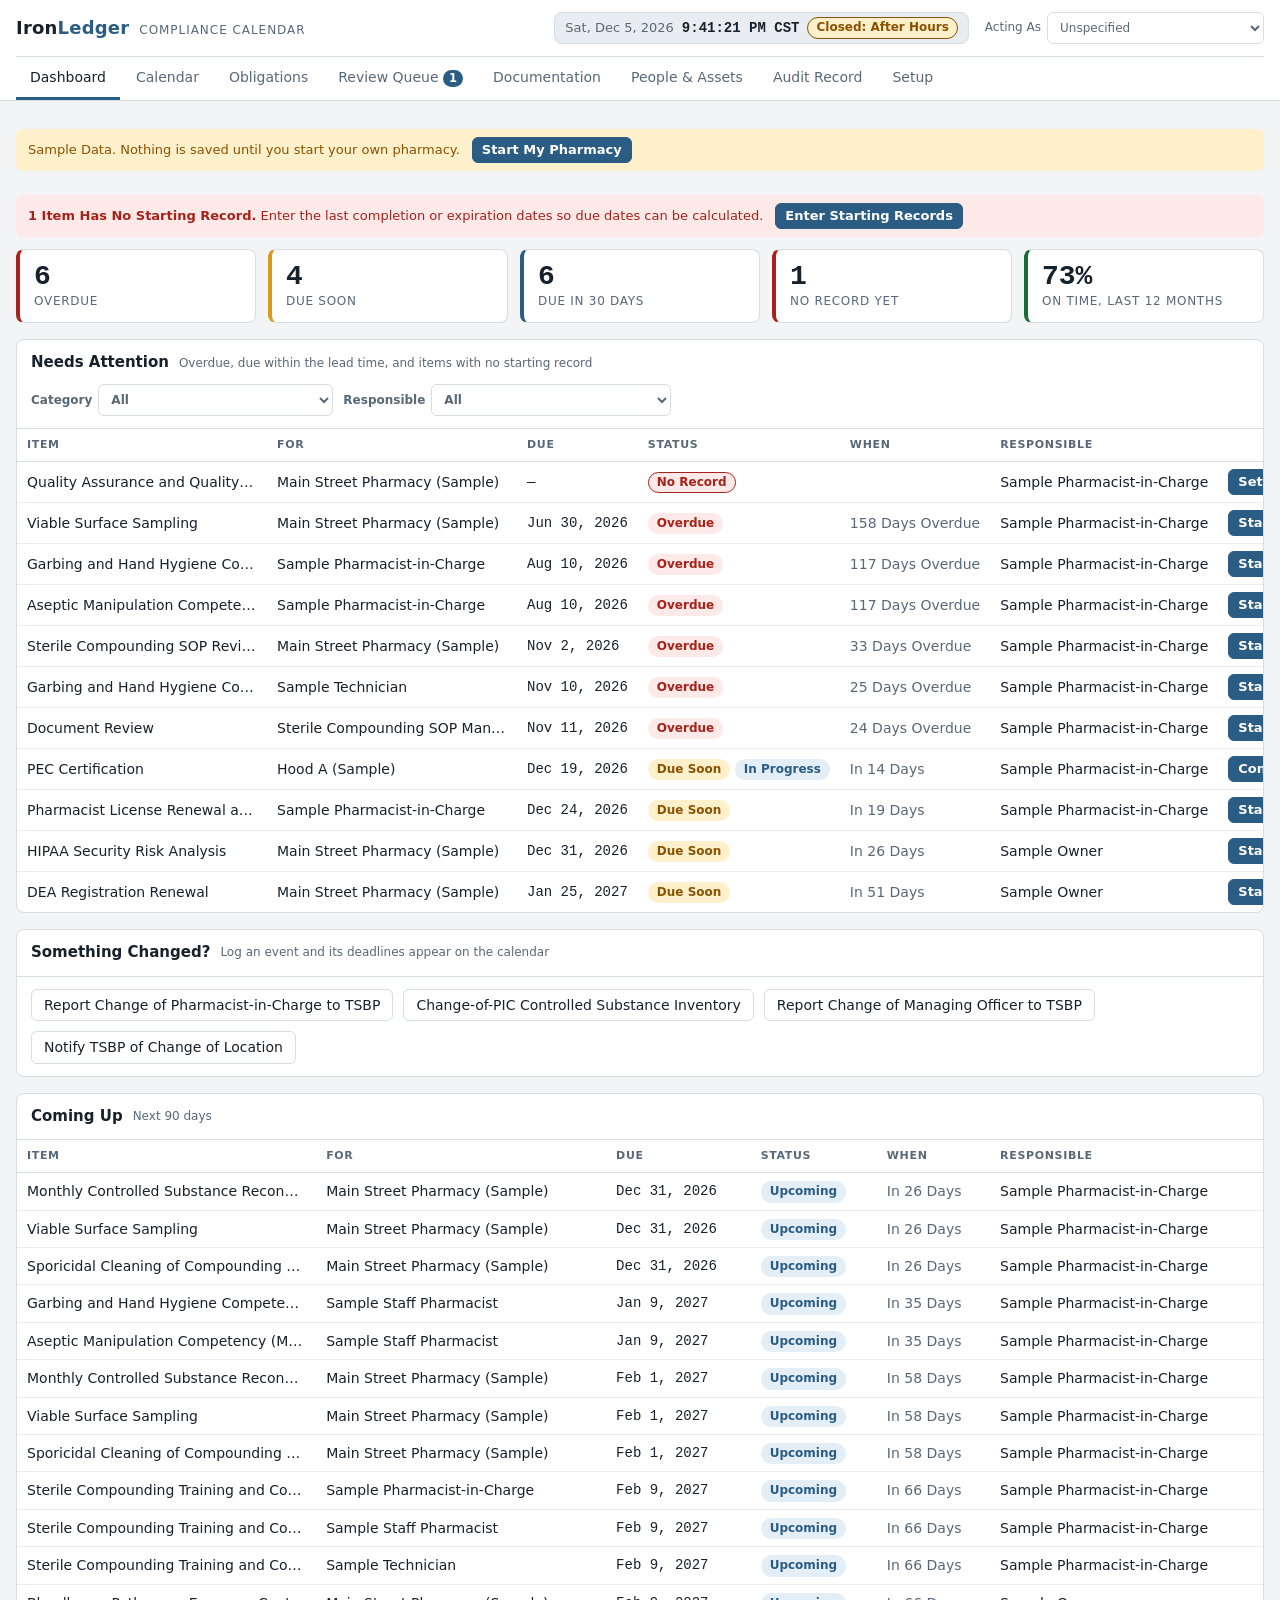
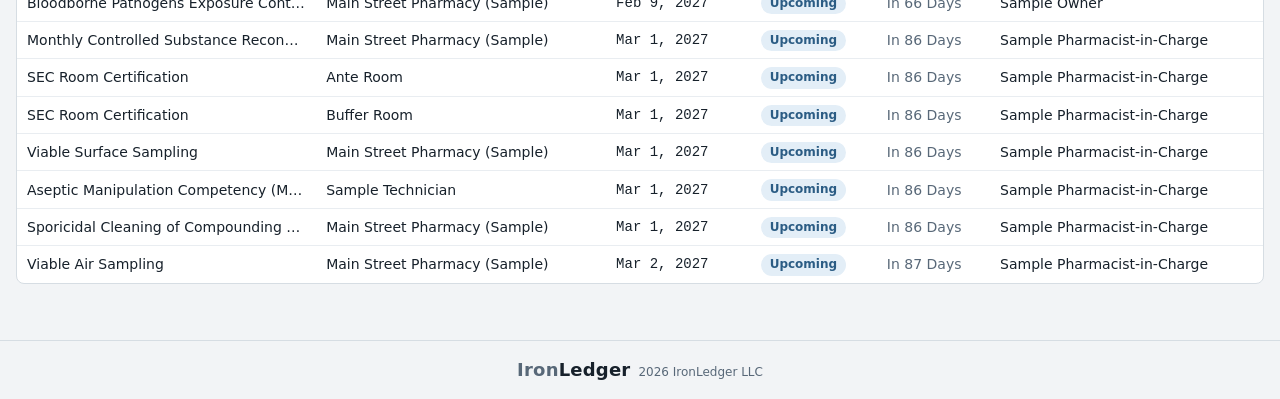
==== commit 4686f1c2: "Host mode: signed-in user as actor, canStart gate, browser downloads Co-Authored-By: Claude Sonnet 5" ====
--- a/index.html
+++ b/index.html
@@ -713,7 +713,7 @@
  put(coll,obj){ if(S.mode!=='live')return; if(!this.db){ this.saveLocal(); return; } return this.queue(()=>this.db.collection(coll).doc(obj.id).set(obj)); },
  del(coll,id){ if(S.mode!=='live')return; if(!this.db){ this.saveLocal(); return; } return this.queue(()=>this.db.collection(coll).doc(id).delete()); }
 };
-function whoAmI(){ const p=S.people.find(x=>x.id===ME); return p?p.name:'Unspecified User'; }
+function whoAmI(){ const p=S.people.find(x=>x.id===ME); return p?p.name:((window.ILHOST&&ILHOST.user&&ILHOST.user.name)||'Unspecified User'); }
 function logAct(action,detail){ const e={id:uid('l'),ts:new Date().toISOString(),by:whoAmI(),action,detail}; S.log.unshift(e); S.log=S.log.slice(0,300); Store.put('log',e); }
 function toast(m){ document.querySelectorAll('.toast').forEach(x=>x.remove()); const t=document.createElement('div'); t.className='toast'; t.textContent=m; document.body.appendChild(t); setTimeout(()=>t.remove(),3500); }
 function changed(kind){ if(kind==='config')Store.saveConfig(); else if(!Store.db)Store.saveLocal(); recompute(); render(); }
@@ -1080,7 +1080,7 @@
 function render(){
   const root=$('#app'); if(!root)return;
   if(UI.loading||(!D&&!(BLANK&&S.mode!=='live'))){ root.innerHTML='<div class="wrap"><p class="mut" style="padding:40px 0">Loading…</p></div>'; return; }
-  if(BLANK&&S.mode!=='live'){ root.innerHTML='<header class="top"><div class="wrap"><div class="bar"><div class="brand"><span class="mark">Iron<b>Ledger</b></span><small>Compliance Calendar</small></div></div></div></header><main><div class="wrap"><div class="card" style="max-width:640px;margin:40px auto"><div class="hd"><h2>Set Up A New Pharmacy</h2></div><div class="body"><p style="margin-top:0">This calendar is empty. Nothing is scheduled yet. Enter the pharmacy basics and the programs it runs, then add people, equipment, rooms and documents. The calendar fills in from what you add.</p><button class="btn pri" data-act="wizard">Start My Pharmacy</button>'+(Store.kind==='local'&&Store.err?'<p class="mut" style="margin-bottom:0">'+esc(Store.err)+'</p>':'')+'<p class="mut" style="margin:14px 0 0">Have a backup file? <label class="btn sm" style="cursor:pointer">Restore From Backup<input type="file" id="restore" accept=".json,application/json" hidden></label></p></div></div></div></main>'; const rs=$('#restore'); if(rs)rs.onchange=e=>restoreFile(e.target.files[0]); return; }
+  if(BLANK&&S.mode!=='live'){ root.innerHTML='<header class="top"><div class="wrap"><div class="bar"><div class="brand"><span class="mark">Iron<b>Ledger</b></span><small>Compliance Calendar</small></div></div></div></header><main><div class="wrap"><div class="card" style="max-width:640px;margin:40px auto"><div class="hd"><h2>Set Up A New Pharmacy</h2></div><div class="body"><p style="margin-top:0">This calendar is empty. Nothing is scheduled yet. Enter the pharmacy basics and the programs it runs, then add people, equipment, rooms and documents. The calendar fills in from what you add.</p>'+((window.ILHOST&&ILHOST.canStart===false)?'<p><b>This pharmacy’s calendar has not been started.</b> Ask the Account Manager to start it.</p>':'<button class="btn pri" data-act="wizard">Start My Pharmacy</button>')+(Store.kind==='local'&&Store.err?'<p class="mut" style="margin-bottom:0">'+esc(Store.err)+'</p>':'')+''+((window.ILHOST&&ILHOST.canStart===false)?'':'<p class="mut" style="margin:14px 0 0">Have a backup file? <label class="btn sm" style="cursor:pointer">Restore From Backup<input type="file" id="restore" accept=".json,application/json" hidden></label></p>')+'</div></div></div></main>'; const rs=$('#restore'); if(rs)rs.onchange=e=>restoreFile(e.target.files[0]); return; }
   let view=''; try{ view={dashboard:vDashboard,calendar:vCalendar,obligations:vObligations,review:vReview,docs:vDocs,people:vPeople,audit:vAudit,setup:vSetup}[UI.tab](); }catch(e){ view='<div class="banner bad">This view could not be drawn: '+esc(e.message)+'</div>'; }
   const NPEND=S.records.filter(r=>r.review&&r.review.status==='pending'&&r.status!=='void').length;
   const sites=S.sites.filter(s=>!s.archived);
@@ -1127,6 +1127,7 @@
 function textModal(title,text){ openModal(title,'<p class="mut" style="margin:0">Your browser blocked the file save. Select all of this text and copy it into a file.</p><textarea style="min-height:260px;font-family:var(--mono);font-size:12px" readonly id="f_txt">'+esc(text)+'</textarea>','<button class="btn pri" data-act="close">Close</button>',{nofocus:true}); }
 async function saveFile(name,data){
   let dl=null; try{ dl=await claude.use('downloads'); }catch(e){}
+  if(!dl&&window.ILHOST){ try{ const type=/\.csv$/i.test(name)?'text/csv':/\.html?$/i.test(name)?'text/html':/\.json$/i.test(name)?'application/json':'text/plain'; const u=URL.createObjectURL(new Blob([data],{type:type+';charset=utf-8'})); const a=document.createElement('a'); a.href=u; a.download=name; document.body.appendChild(a); a.click(); a.remove(); setTimeout(()=>URL.revokeObjectURL(u),4000); toast('Saved '+name); return; }catch(e){} }
   if(!dl){ textModal(name,data); return; }
   try{ await dl.save({filename:name,data}); toast('Saved '+name); }catch(e){ if(e&&e.code==='declined')return; textModal(name,data); }
 }
@@ -1134,7 +1135,7 @@
 const subjLine=t=>t.ob.title+' — '+t.subj.name;
 
 /* ===== record completion ===== */
-const needMe=()=>(S.people.some(p=>!p.archived)&&!ME)?'Select Your Name In Acting As (Top Right) First, So The Record Shows Who Did This.':'';
+const needMe=()=>(S.people.some(p=>!p.archived)&&!ME&&!(window.ILHOST&&ILHOST.user&&ILHOST.user.name))?'Select Your Name In Acting As (Top Right) First, So The Record Shows Who Did This.':'';
 let ASSETS;
 async function getAssets(){ if(ASSETS!==undefined)return ASSETS; try{ ASSETS=(window.claude&&claude.use)?await Promise.race([claude.use('assets'),new Promise(r=>setTimeout(()=>r(null),6000))]):null; }catch(e){ ASSETS=null; } return ASSETS; }
 function refreshAtt(){ const el=$('#attList'); if(el&&MODAL&&MODAL.files)el.innerHTML=attHtml(MODAL.files,true); }
@@ -1645,6 +1646,7 @@
   render();
   try{ await Store.init(); }catch(e){ Store.kind='memory'; }
   if(S.mode!=='live'){ if(BLANK){ S=emptyState(); S.mode='blank'; } else S=makeDemo(); }
+  if(window.ILHOST&&ILHOST.user&&ILHOST.user.name&&!ME){ const nm=String(ILHOST.user.name).trim().toLowerCase(); const pp=S.people.find(x=>!x.archived&&String(x.name||'').trim().toLowerCase()===nm); if(pp)ME=pp.id; }
   UI.loading=false; if(!BLANK||S.mode==='live')recompute(); render();
   setInterval(()=>{ try{ if(!D)return; if(localToday()!==D.today){ recompute(); render(); } else updateClock(); }catch(e){} },1000);
 })();
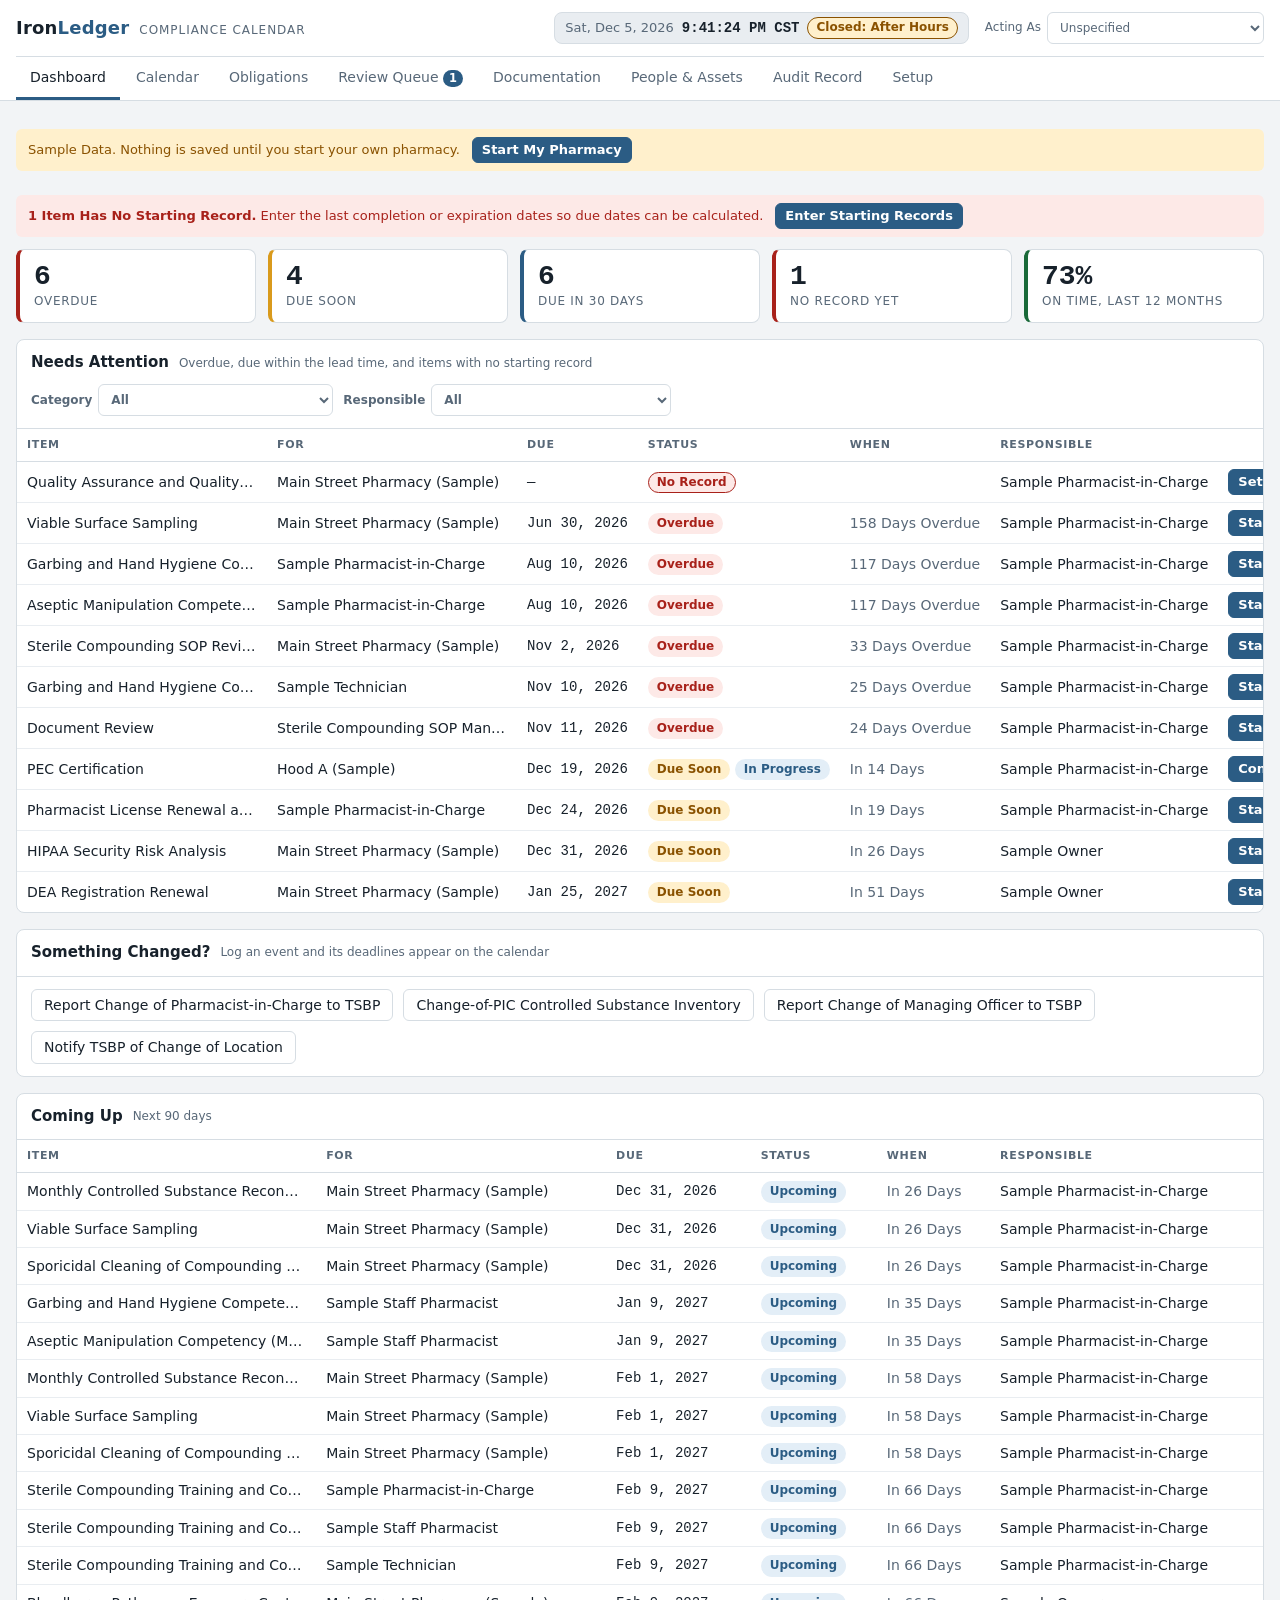
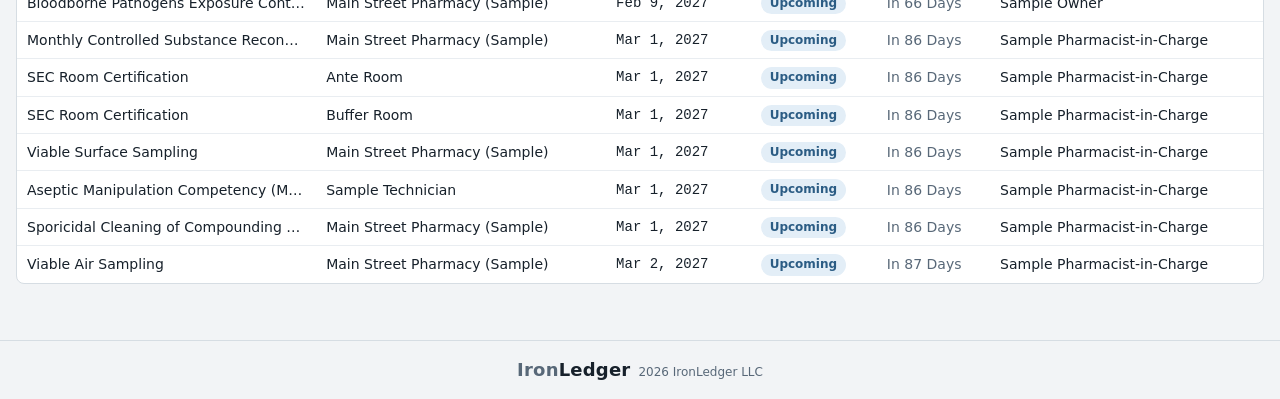
==== commit 92a0199a: "Wizard prefills name, owner, programs, time zone and hours from the host pharmacy account Co-Authore" ====
--- a/index.html
+++ b/index.html
@@ -1431,11 +1431,12 @@
    save:v=>{ p.name=v.name; p.trackingStart=v.start; p.features={}; FEATURES.forEach(f=>p.features[f[0]]=v.feat.includes(f[0])); logAct('Edited Profile',p.name); changed('config'); }});
 }
 function wizard(){
+  const HP=(window.ILHOST&&ILHOST.pharmacy)||null;           // what the host account already knows about this pharmacy
   formModal({title:'Start My Pharmacy',intro:(BLANK?'Enter the basics. Everything else can be added later.':'Sample data is cleared. Enter the basics. Everything else can be added later.'),saveLabel:'Start',
-   vals:{feat:['controlled','nonsterile'],start:(D?D.today:localToday()),state:'TX',tz:'America/Chicago'},
+   vals:{feat:(HP&&HP.features&&HP.features.length)?HP.features:['controlled','nonsterile'],start:(D?D.today:localToday()),state:'TX',tz:(HP&&HP.tz&&TZONES.some(z=>z[0]===HP.tz))?HP.tz:'America/Chicago',name:(HP&&HP.name)||'',owner:(HP&&HP.ownerName)||''},
    fields:[{id:'name',label:'Pharmacy Name',type:'text',req:true},{id:'owner',label:'Owner Name',type:'text'},{id:'pic',label:'Pharmacist-In-Charge Name',type:'text'},{id:'feat',label:'Programs You Run',type:'checks',opts:FEATURES},{id:'tz',label:'Time Zone',type:'select',opts:TZONES},{id:'start',label:'Tracking Start Date',type:'date',req:true,hint:'Counting begins here. Earlier history is not scored.'}],
    save:v=>{
-     const st=emptyState(); st.mode='live'; st.profile={name:v.name,state:'TX',features:{},trackingStart:v.start,launchedAt:todayIn(v.tz),tz:v.tz,hours:defHours(),holClosed:defHolClosed()}; FEATURES.forEach(f=>st.profile.features[f[0]]=v.feat.includes(f[0]));
+     const st=emptyState(); st.mode='live'; st.profile={name:v.name,state:'TX',features:{},trackingStart:v.start,launchedAt:todayIn(v.tz),tz:v.tz,hours:(HP&&Array.isArray(HP.hours)&&HP.hours.length===7)?HP.hours:defHours(),holClosed:defHolClosed()}; FEATURES.forEach(f=>st.profile.features[f[0]]=v.feat.includes(f[0]));
      st.sites=[{id:'s1',name:v.name}]; if(v.owner)st.people.push({id:'p1',name:v.owner,role:'Owner',duties:['Owner'],tags:[],siteId:''}); if(v.pic)st.people.push({id:'p2',name:v.pic,role:'Pharmacist',duties:['PIC','Designated Person'],tags:[],siteId:'s1'});
      S=st; ME=''; UI.site=''; UI.calMonth=null; UI.selDay=null; if(Store.db){ Store.kind='db'; Store.subscribe(); } else { Store.kind=window.ILHOST?'host':'local'; }
      persistAll(); logAct('Started Pharmacy',v.name); UI.tab='setup'; location.hash='#setup'; changed('config'); toast('Started. Add people, equipment and documents next.'); }});
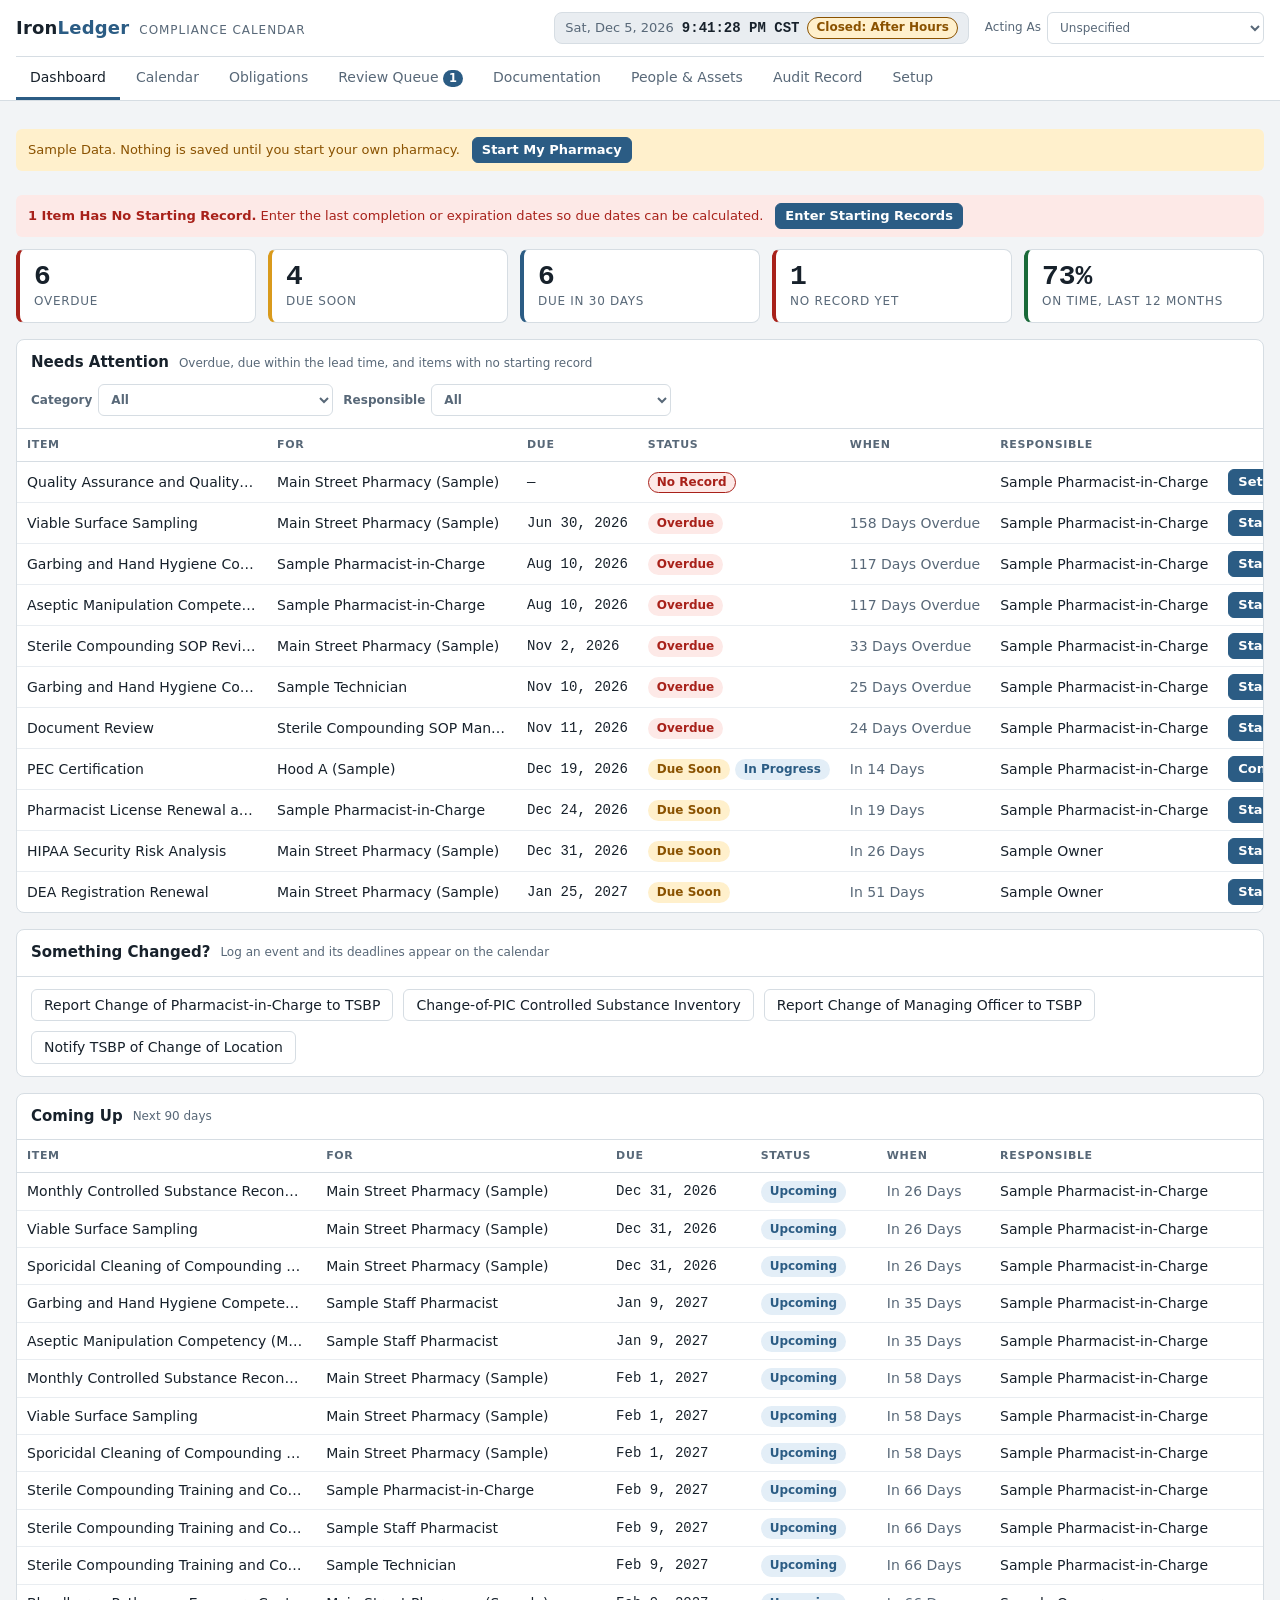
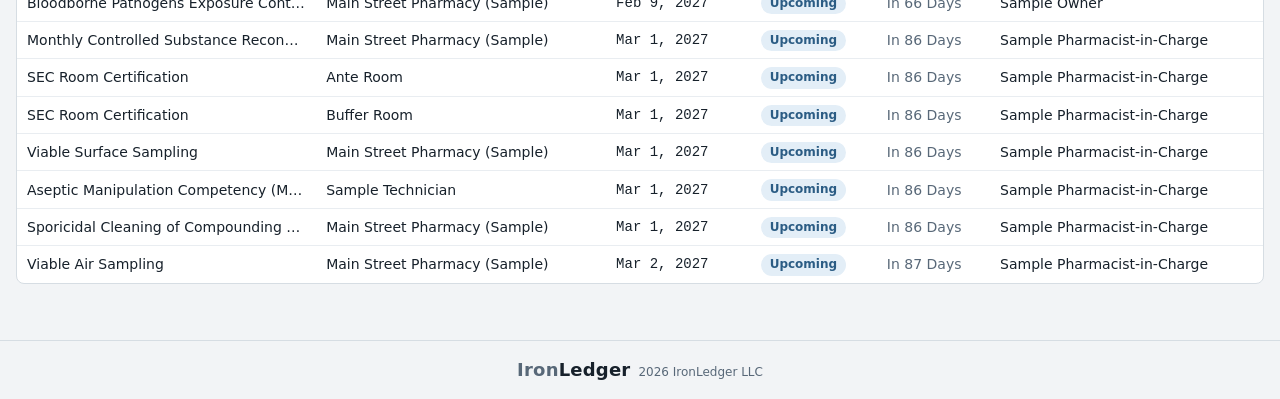
==== commit eed287ef: "Pharmacy closed days (yearly observances and dated days) close the calendar for everyone Co-Authored" ====
--- a/index.html
+++ b/index.html
@@ -111,7 +111,7 @@
 .sw.wk{background:repeating-linear-gradient(135deg,transparent 0 4px,rgba(120,140,160,.25) 4px 8px)}
 .sw.cls{background:rgba(120,140,160,.35)}
 .hl{font-size:11px;padding:0 5px;border-radius:3px;margin-top:2px;white-space:nowrap;overflow:hidden;text-overflow:ellipsis}
-.hl.hol{background:#efe6fb;color:#5b2a91}.hl.obs2{background:var(--soft);color:var(--mut)}.hl.leap{background:var(--ok-bg);color:var(--ok)}.hl.dst{background:var(--warn-bg);color:var(--warn)}
+.hl.hol{background:#efe6fb;color:#5b2a91}.hl.closed{background:var(--warn-bg);color:var(--warn);font-weight:600}.hl.obs2{background:var(--soft);color:var(--mut)}.hl.leap{background:var(--ok-bg);color:var(--ok)}.hl.dst{background:var(--warn-bg);color:var(--warn)}
 @media (prefers-color-scheme:dark){:root:not([data-theme="light"]) .hl.hol{background:#2d1f45;color:#cbb0f0}}
 .chip.plan{background:transparent;border:1px dashed var(--accent);color:var(--ink)}
 .dayhead{display:flex;gap:16px;align-items:flex-start}
@@ -801,8 +801,20 @@
   return {date:p.year+'-'+p.month+'-'+p.day,min:(+p.hour%24)*60+(+p.minute),s:+p.second,abbr:p.timeZoneName,dow:['Sun','Mon','Tue','Wed','Thu','Fri','Sat'].indexOf(p.weekday),hh:+p.hour%24,mm:p.minute};
 }
 /* Hours for a date, honoring weekly hours and holiday closures. Returns {closed,reason} or {closed:false,o,c,text} */
+/* Closed days the pharmacy sets on its account page (the Account Manager): yearly observances + dated days. Read live from the host, so a change shows
+   for everyone who opens the calendar without anyone re-saving it. Returns the day's name, or null. */
+const CLOSE_NAMES={goodfriday:'Good Friday',easter:'Easter Sunday',blackfriday:'Day After Thanksgiving',xmaseve:'Christmas Eve',nyeve:"New Year's Eve"};
+const CLOSE_BY_OBS={'Good Friday':'goodfriday','Easter Sunday':'easter','Black Friday':'blackfriday','Christmas Eve':'xmaseve',"New Year's Eve":'nyeve'};
+function pharmClosure(date){
+  const c=window.ILHOST&&ILHOST.pharmacy&&ILHOST.pharmacy.closures; if(!c)return null;
+  const md=date.slice(5);
+  for(const x of (c.days||[])) if(x.d===date||(x.y&&x.d.slice(5)===md))return x.n;
+  if((c.obs||[]).length) for(const it of US.day(date,{hol:false,obs:true})){ const id=it.kind==='obs2'&&CLOSE_BY_OBS[it.name]; if(id&&c.obs.includes(id))return CLOSE_NAMES[id]; }
+  return null;
+}
 function hoursFor(date){
   const p=S.profile;
+  const cz=pharmClosure(date); if(cz)return {closed:true,reason:cz};
   for(const it of US.day(date,{tz:p.tz,hol:true,obs:false})){ if((it.kind==='hol'||(it.kind==='obs'&&it.mon))&&p.holClosed[it.hid])return {closed:true,reason:it.name.replace(' (Observed)','')+(it.kind==='obs'?' (Observed)':'')}; }
   const h=p.hours[dowOfDate(date)]; if(!h)return {closed:true,reason:DOWN[dowOfDate(date)]+' Is A Regular Day Off'};
   const o=toMin(h.o), c=toMin(h.c);
@@ -829,7 +841,7 @@
   const h12=(n.hh%12===0?12:n.hh%12); return {n,st,cls,time:h12+':'+n.mm+':'+String(n.s).padStart(2,'0')+' '+(n.hh>=12?'PM':'AM')+' '+n.abbr};
 }
 function updateClock(){ const el=$('#clock'); if(!el||!D)return; const c=clockState(); const t=$('#clkT'), s=$('#clkS'), d=$('#clkD'); if(t)t.textContent=c.time; if(d)d.textContent=longDate(c.n.date); if(s){ s.className='pill p-'+c.cls; s.textContent=c.st; } }
-const dayFacts=d=>US.day(d,{tz:S.profile.tz,hol:UI.showHol,obs:UI.showObs});
+const dayFacts=d=>{ const f=US.day(d,{tz:S.profile.tz,hol:UI.showHol,obs:UI.showObs}), cz=pharmClosure(d); return cz?[{kind:'closed',name:'Closed: '+cz,short:'Closed: '+cz,note:'The pharmacy is closed this day (set on the pharmacy account page). Tasks due this day move to the next open day.'}].concat(f):f; };
 
 /* ===== calendar data ===== */
 function calData(from,to){ const k=from+'|'+to+'|'+UI.site; if(!CAL_CACHE[k]){ CAL_CACHE[k]=IL.collect(S,D.obs,D.today,from,to,{siteId:UI.site,skipRoutine:true,adjust:adjustDue}).occs; } return CAL_CACHE[k]; }
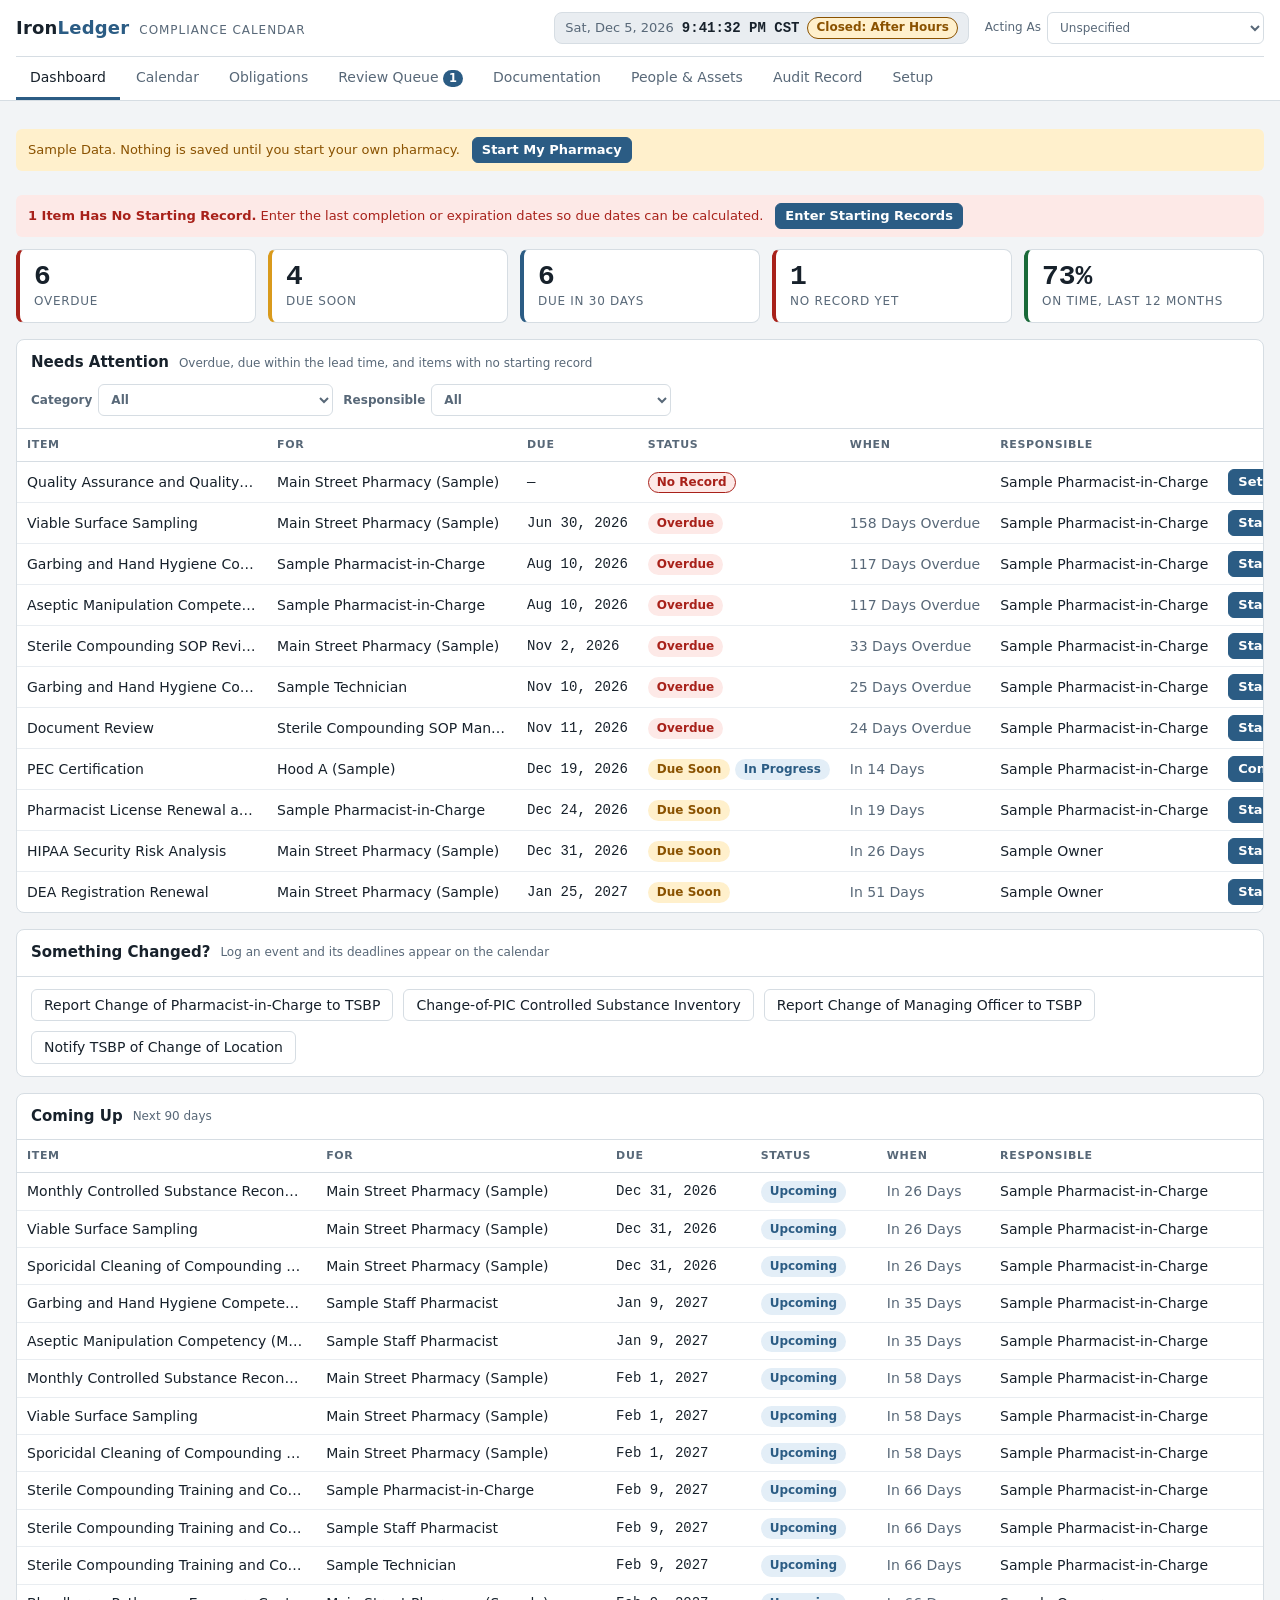
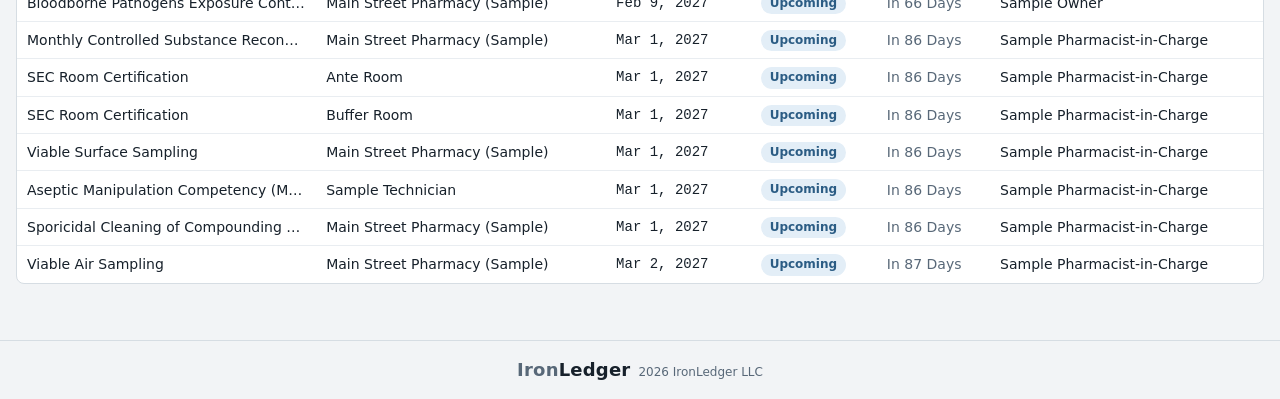
==== commit 555165dd: "Account Manager renamed Account Owner Co-Authored-By: Claude Sonnet 5.5 <noreply@anthropic.com> Clau" ====
--- a/index.html
+++ b/index.html
@@ -801,7 +801,7 @@
   return {date:p.year+'-'+p.month+'-'+p.day,min:(+p.hour%24)*60+(+p.minute),s:+p.second,abbr:p.timeZoneName,dow:['Sun','Mon','Tue','Wed','Thu','Fri','Sat'].indexOf(p.weekday),hh:+p.hour%24,mm:p.minute};
 }
 /* Hours for a date, honoring weekly hours and holiday closures. Returns {closed,reason} or {closed:false,o,c,text} */
-/* Closed days the pharmacy sets on its account page (the Account Manager): yearly observances + dated days. Read live from the host, so a change shows
+/* Closed days the pharmacy sets on its account page (the Account Owner): yearly observances + dated days. Read live from the host, so a change shows
    for everyone who opens the calendar without anyone re-saving it. Returns the day's name, or null. */
 const CLOSE_NAMES={goodfriday:'Good Friday',easter:'Easter Sunday',blackfriday:'Day After Thanksgiving',xmaseve:'Christmas Eve',nyeve:"New Year's Eve"};
 const CLOSE_BY_OBS={'Good Friday':'goodfriday','Easter Sunday':'easter','Black Friday':'blackfriday','Christmas Eve':'xmaseve',"New Year's Eve":'nyeve'};
@@ -1092,7 +1092,7 @@
 function render(){
   const root=$('#app'); if(!root)return;
   if(UI.loading||(!D&&!(BLANK&&S.mode!=='live'))){ root.innerHTML='<div class="wrap"><p class="mut" style="padding:40px 0">Loading…</p></div>'; return; }
-  if(BLANK&&S.mode!=='live'){ root.innerHTML='<header class="top"><div class="wrap"><div class="bar"><div class="brand"><span class="mark">Iron<b>Ledger</b></span><small>Compliance Calendar</small></div></div></div></header><main><div class="wrap"><div class="card" style="max-width:640px;margin:40px auto"><div class="hd"><h2>Set Up A New Pharmacy</h2></div><div class="body"><p style="margin-top:0">This calendar is empty. Nothing is scheduled yet. Enter the pharmacy basics and the programs it runs, then add people, equipment, rooms and documents. The calendar fills in from what you add.</p>'+((window.ILHOST&&ILHOST.canStart===false)?'<p><b>This pharmacy’s calendar has not been started.</b> Ask the Account Manager to start it.</p>':'<button class="btn pri" data-act="wizard">Start My Pharmacy</button>')+(Store.kind==='local'&&Store.err?'<p class="mut" style="margin-bottom:0">'+esc(Store.err)+'</p>':'')+''+((window.ILHOST&&ILHOST.canStart===false)?'':'<p class="mut" style="margin:14px 0 0">Have a backup file? <label class="btn sm" style="cursor:pointer">Restore From Backup<input type="file" id="restore" accept=".json,application/json" hidden></label></p>')+'</div></div></div></main>'; const rs=$('#restore'); if(rs)rs.onchange=e=>restoreFile(e.target.files[0]); return; }
+  if(BLANK&&S.mode!=='live'){ root.innerHTML='<header class="top"><div class="wrap"><div class="bar"><div class="brand"><span class="mark">Iron<b>Ledger</b></span><small>Compliance Calendar</small></div></div></div></header><main><div class="wrap"><div class="card" style="max-width:640px;margin:40px auto"><div class="hd"><h2>Set Up A New Pharmacy</h2></div><div class="body"><p style="margin-top:0">This calendar is empty. Nothing is scheduled yet. Enter the pharmacy basics and the programs it runs, then add people, equipment, rooms and documents. The calendar fills in from what you add.</p>'+((window.ILHOST&&ILHOST.canStart===false)?'<p><b>This pharmacy’s calendar has not been started.</b> Ask the Account Owner to start it.</p>':'<button class="btn pri" data-act="wizard">Start My Pharmacy</button>')+(Store.kind==='local'&&Store.err?'<p class="mut" style="margin-bottom:0">'+esc(Store.err)+'</p>':'')+''+((window.ILHOST&&ILHOST.canStart===false)?'':'<p class="mut" style="margin:14px 0 0">Have a backup file? <label class="btn sm" style="cursor:pointer">Restore From Backup<input type="file" id="restore" accept=".json,application/json" hidden></label></p>')+'</div></div></div></main>'; const rs=$('#restore'); if(rs)rs.onchange=e=>restoreFile(e.target.files[0]); return; }
   let view=''; try{ view={dashboard:vDashboard,calendar:vCalendar,obligations:vObligations,review:vReview,docs:vDocs,people:vPeople,audit:vAudit,setup:vSetup}[UI.tab](); }catch(e){ view='<div class="banner bad">This view could not be drawn: '+esc(e.message)+'</div>'; }
   const NPEND=S.records.filter(r=>r.review&&r.review.status==='pending'&&r.status!=='void').length;
   const sites=S.sites.filter(s=>!s.archived);
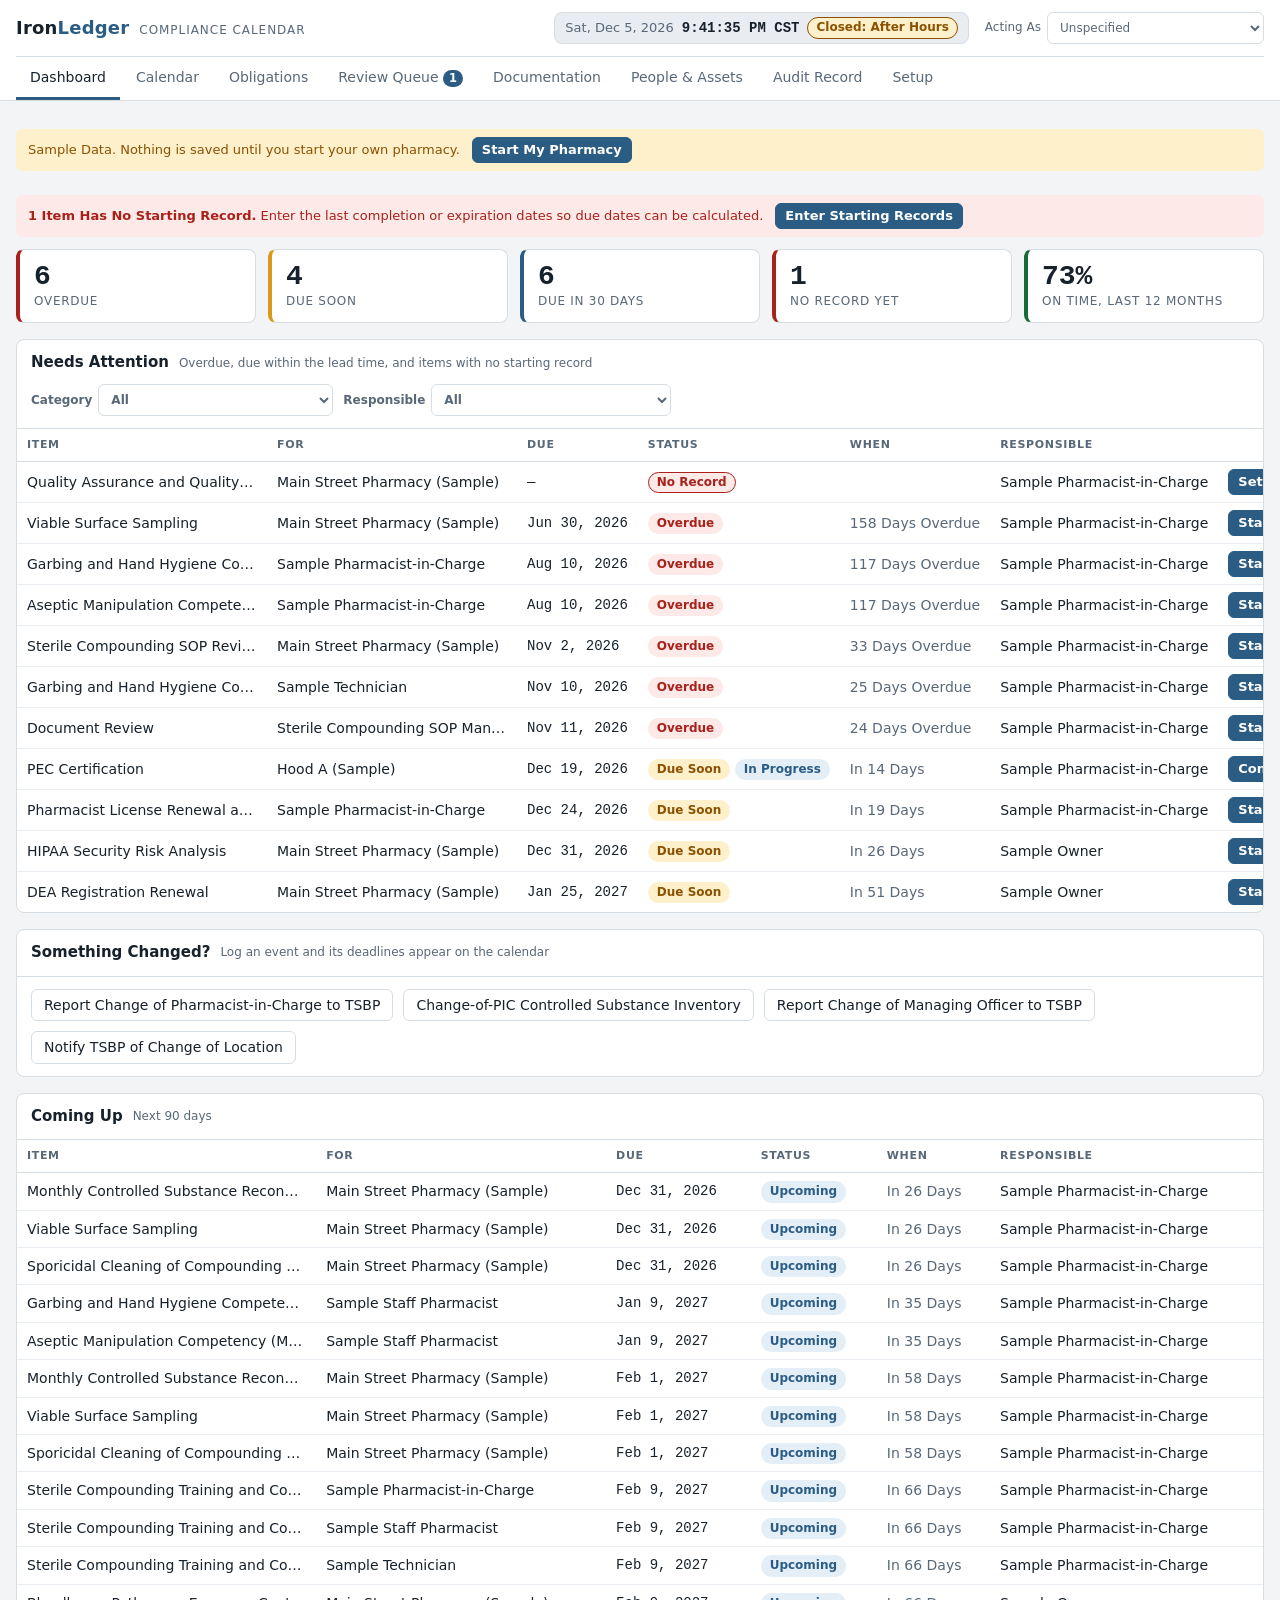
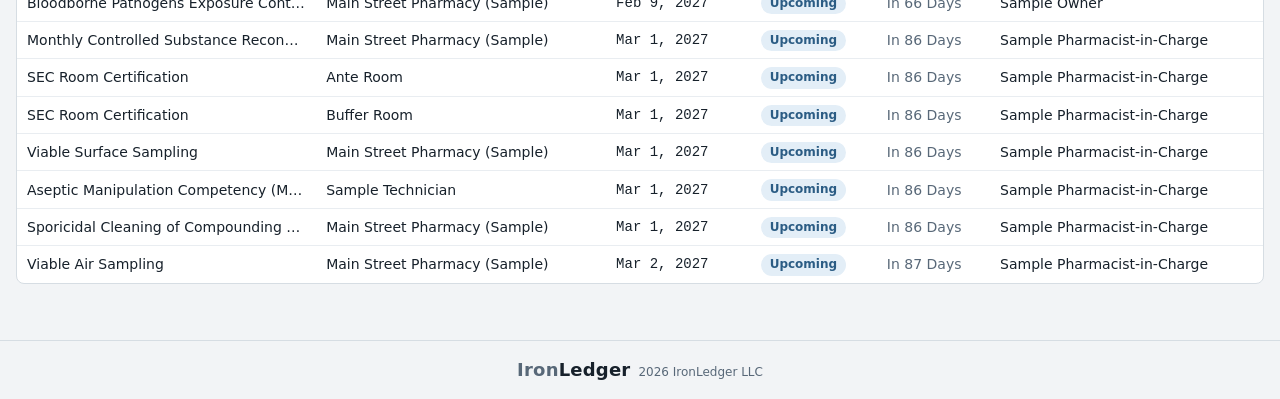
==== commit 7e5d27ec: "Closed days: dated days only (one year or every year); observance list removed Co-Authored-By: Claud" ====
--- a/index.html
+++ b/index.html
@@ -801,15 +801,12 @@
   return {date:p.year+'-'+p.month+'-'+p.day,min:(+p.hour%24)*60+(+p.minute),s:+p.second,abbr:p.timeZoneName,dow:['Sun','Mon','Tue','Wed','Thu','Fri','Sat'].indexOf(p.weekday),hh:+p.hour%24,mm:p.minute};
 }
 /* Hours for a date, honoring weekly hours and holiday closures. Returns {closed,reason} or {closed:false,o,c,text} */
-/* Closed days the pharmacy sets on its account page (the Account Owner): yearly observances + dated days. Read live from the host, so a change shows
+/* Closed days the pharmacy sets on its account page (the Account Owner): dated days (one year or every year). Read live from the host, so a change shows
    for everyone who opens the calendar without anyone re-saving it. Returns the day's name, or null. */
-const CLOSE_NAMES={goodfriday:'Good Friday',easter:'Easter Sunday',blackfriday:'Day After Thanksgiving',xmaseve:'Christmas Eve',nyeve:"New Year's Eve"};
-const CLOSE_BY_OBS={'Good Friday':'goodfriday','Easter Sunday':'easter','Black Friday':'blackfriday','Christmas Eve':'xmaseve',"New Year's Eve":'nyeve'};
 function pharmClosure(date){
   const c=window.ILHOST&&ILHOST.pharmacy&&ILHOST.pharmacy.closures; if(!c)return null;
   const md=date.slice(5);
   for(const x of (c.days||[])) if(x.d===date||(x.y&&x.d.slice(5)===md))return x.n;
-  if((c.obs||[]).length) for(const it of US.day(date,{hol:false,obs:true})){ const id=it.kind==='obs2'&&CLOSE_BY_OBS[it.name]; if(id&&c.obs.includes(id))return CLOSE_NAMES[id]; }
   return null;
 }
 function hoursFor(date){
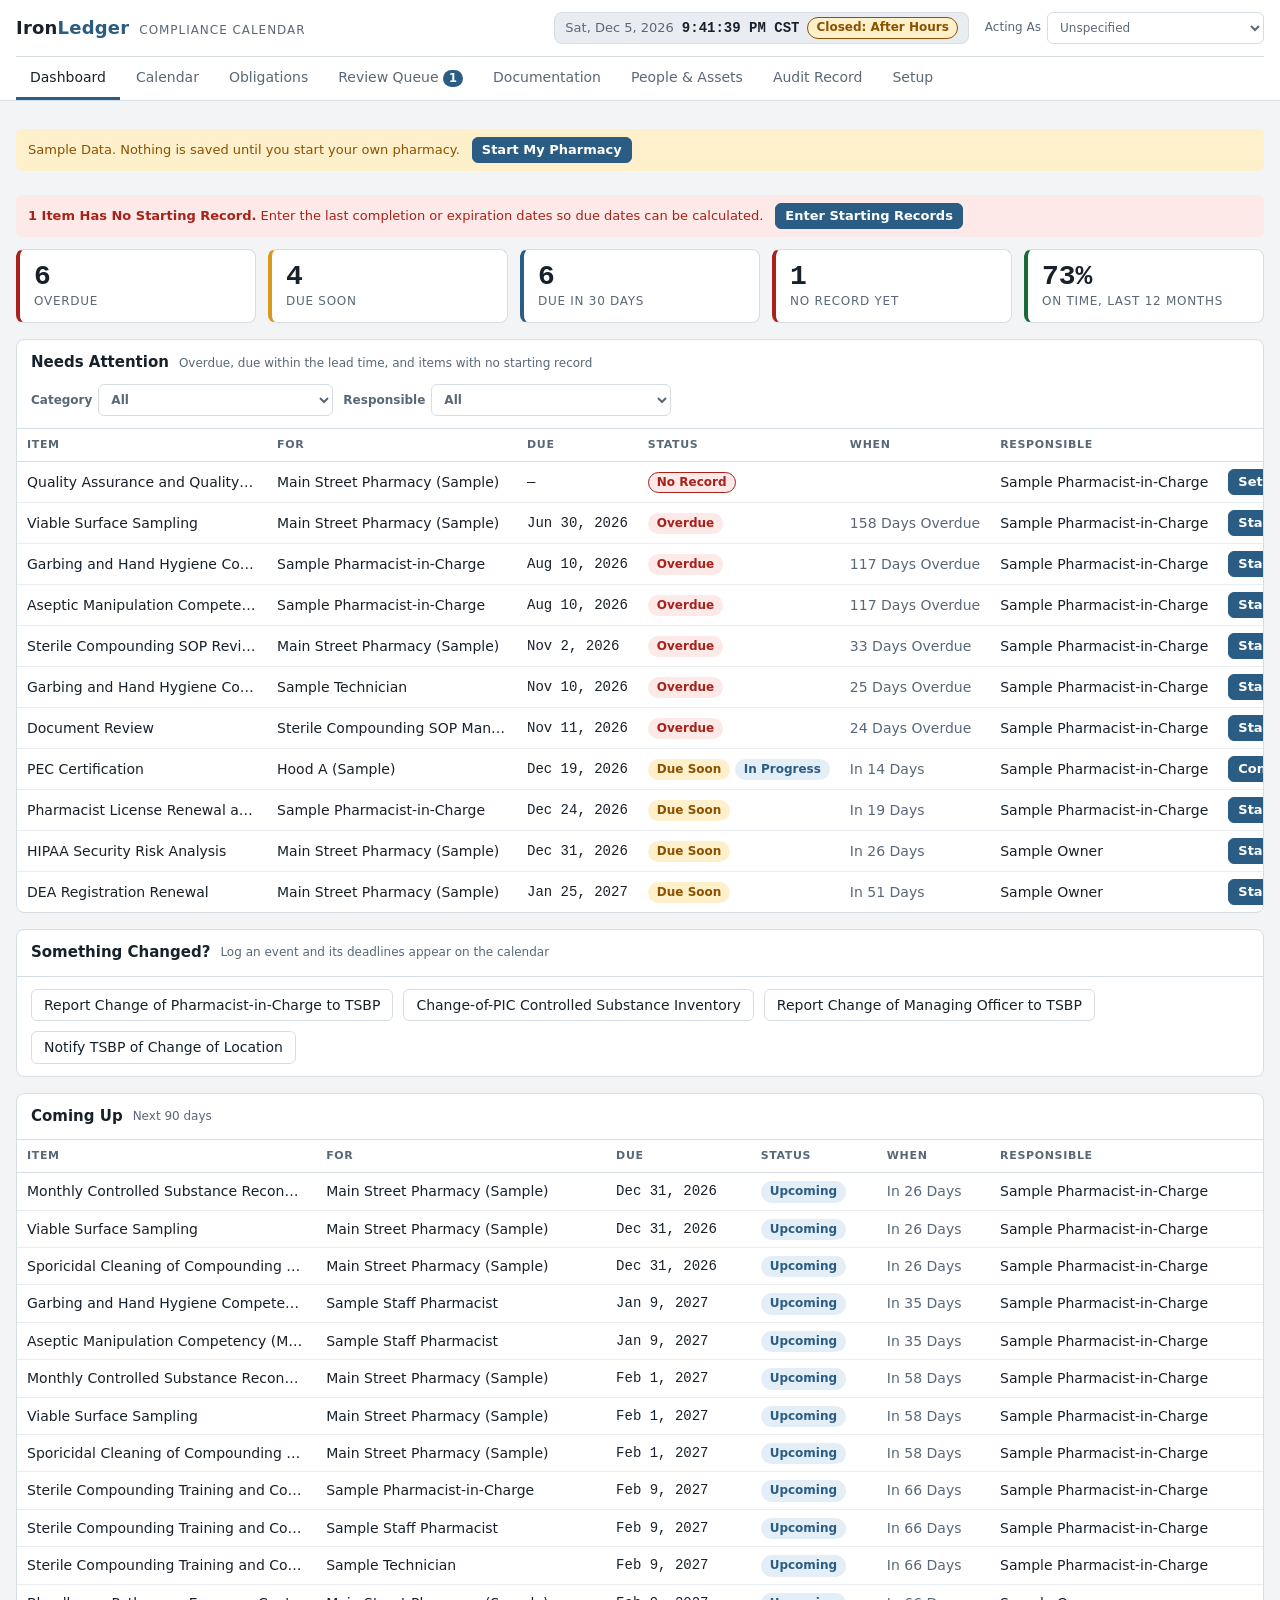
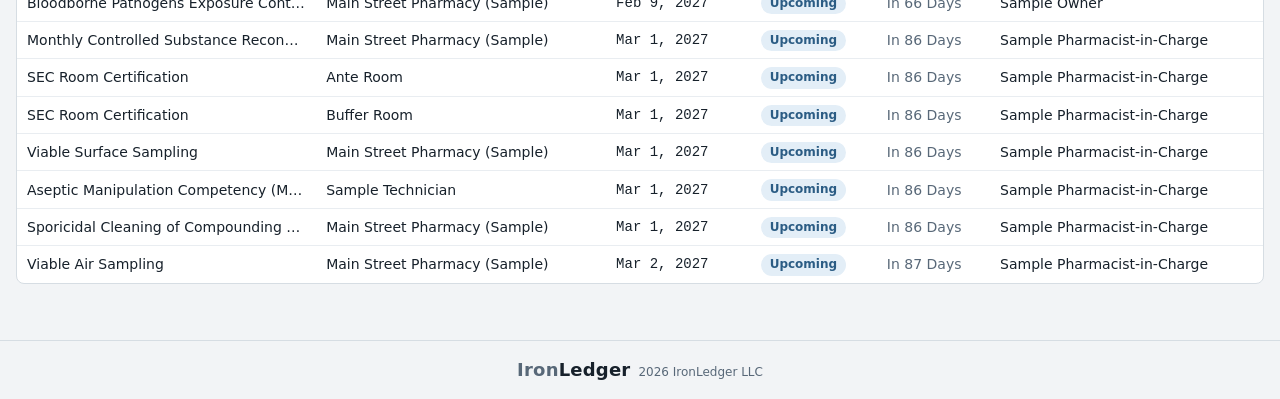
==== commit a19e535c: "Federal holiday closures read from the pharmacy record when the suite provides it Co-Authored-By: Cl" ====
--- a/index.html
+++ b/index.html
@@ -803,6 +803,8 @@
 /* Hours for a date, honoring weekly hours and holiday closures. Returns {closed,reason} or {closed:false,o,c,text} */
 /* Closed days the pharmacy sets on its account page (the Account Owner): dated days (one year or every year). Read live from the host, so a change shows
    for everyone who opens the calendar without anyone re-saving it. Returns the day's name, or null. */
+// Federal holidays the pharmacy is closed on: from the pharmacy record when the suite provides it (set on the pharmacy page), else the calendar's own list.
+const holClosedIds=()=>{ const h=window.ILHOST&&ILHOST.pharmacy&&ILHOST.pharmacy.holClosed; if(Array.isArray(h)){ const o={}; h.forEach(i=>o[i]=true); return o; } return S.profile.holClosed||{}; };
 function pharmClosure(date){
   const c=window.ILHOST&&ILHOST.pharmacy&&ILHOST.pharmacy.closures; if(!c)return null;
   const md=date.slice(5);
@@ -812,7 +814,7 @@
 function hoursFor(date){
   const p=S.profile;
   const cz=pharmClosure(date); if(cz)return {closed:true,reason:cz};
-  for(const it of US.day(date,{tz:p.tz,hol:true,obs:false})){ if((it.kind==='hol'||(it.kind==='obs'&&it.mon))&&p.holClosed[it.hid])return {closed:true,reason:it.name.replace(' (Observed)','')+(it.kind==='obs'?' (Observed)':'')}; }
+  for(const it of US.day(date,{tz:p.tz,hol:true,obs:false})){ if((it.kind==='hol'||(it.kind==='obs'&&it.mon))&&holClosedIds()[it.hid])return {closed:true,reason:it.name.replace(' (Observed)','')+(it.kind==='obs'?' (Observed)':'')}; }
   const h=p.hours[dowOfDate(date)]; if(!h)return {closed:true,reason:DOWN[dowOfDate(date)]+' Is A Regular Day Off'};
   const o=toMin(h.o), c=toMin(h.c);
   return {closed:false,o,c,text:(o===0&&c>=1440)?'Open 24 Hours':t12(o)+' to '+t12(c)};
@@ -1070,7 +1072,7 @@
   const p=S.profile; let h='';
   if(S.mode!=='live') h+='<div class="card"><div class="hd"><h2>Start Your Pharmacy</h2></div><div class="body"><p style="margin-top:0">You are looking at sample data. Nothing you do here is saved. Start your own pharmacy to begin tracking for real.</p><button class="btn pri" data-act="wizard">Start My Pharmacy</button></div></div>';
   h+='<div class="card"><div class="hd"><h2>Pharmacy Profile</h2></div><div class="body"><dl class="kv"><dt>Name</dt><dd>'+esc(p.name||'—')+'</dd><dt>State Rules</dt><dd>Texas plus federal, USP and OSHA</dd><dt>Tracking Began</dt><dd>'+fmt(p.trackingStart)+'</dd><dt>Programs Turned On</dt><dd>'+esc(FEATURES.filter(f=>p.features[f[0]]).map(f=>f[1]).join('; ')||'None')+'</dd></dl><div style="margin-top:12px"><button class="btn" data-act="editprofile">Edit Profile</button></div></div></div>';
-  const tzl=(TZONES.find(z=>z[0]===p.tz)||[0,p.tz])[1]; const closedNames=US.HOLIDAY_IDS.filter(i=>p.holClosed[i]).map(i=>US.HOLIDAY_NAMES[i]);
+  const tzl=(TZONES.find(z=>z[0]===p.tz)||[0,p.tz])[1]; const closedNames=US.HOLIDAY_IDS.filter(i=>holClosedIds()[i]).map(i=>US.HOLIDAY_NAMES[i]);
   h+='<div class="card"><div class="hd"><h2>Time Zone And Hours</h2><span class="sub">Drives the clock, the open/closed status and after-hours shading</span><span class="spacer"></span><button class="btn pri" data-act="hours">Edit Hours</button></div><div class="body"><dl class="kv"><dt>Time Zone</dt><dd>'+esc(tzl)+'</dd>'+DOWN.map((d,i)=>'<dt>'+d+'</dt><dd>'+(p.hours[i]?(toMin(p.hours[i].o)===0&&toMin(p.hours[i].c)>=1440?'Open 24 Hours':t12(toMin(p.hours[i].o))+' to '+t12(toMin(p.hours[i].c))):'<span class="mut">Closed</span>')+'</dd>').join('')+'<dt>Closed On Holidays</dt><dd style="white-space:normal">'+esc(closedNames.join(', ')||'None')+'</dd><dt>Repeating Task On A Closed Day</dt><dd>'+(p.shift==='prev'?'Moves To The Previous Open Day':'Moves To The Next Open Day')+'</dd></dl></div></div>';
   if(p.features.sterile||p.features.nonsterile)h+=vCleanroom();
   h+='<div class="card"><div class="hd"><h2>Storage and Backup</h2></div><div class="body"><p style="margin-top:0">'+(Store.kind==='db'?'Saved to the shared database. Everyone with access to this page sees the same calendar.':Store.kind==='local'?'Saved in this browser only. '+esc(Store.err):'Not saved. Sample mode.')+'</p><div class="row"><button class="btn" data-act="dlbackup">Download Backup (JSON)</button><label class="btn">Restore From Backup<input type="file" id="restore" accept=".json,application/json" style="display:none"></label><button class="btn" data-act="dlics">Download Calendar File (.ics)</button></div><p class="mut" style="font-size:13px;margin-bottom:0">The calendar file holds every open item for the next 12 months with a 7-day reminder. Import it into Google Calendar, Outlook or Apple Calendar.</p></div></div>';
@@ -1335,10 +1337,10 @@
   const p=S.profile;
   const rows=DOWN.map((d,i)=>{ const h=p.hours[i]; const c24=h&&toMin(h.o)===0&&toMin(h.c)>=1440; return '<tr><td>'+d+'</td><td><label class="checks"><input type="checkbox" data-hc="'+i+'"'+(h?'':' checked')+'> Closed</label></td><td><label class="checks"><input type="checkbox" data-h24="'+i+'"'+(c24?' checked':'')+'> 24 Hours</label></td><td><input type="time" data-ho="'+i+'" value="'+(h&&!c24?h.o:'09:00')+'"></td><td><input type="time" data-hc2="'+i+'" value="'+(h&&!c24?h.c:'18:00')+'"></td></tr>'; }).join('');
   const hol=US.HOLIDAY_IDS.map(i=>[i,US.HOLIDAY_NAMES[i]]);
-  openModal('Time Zone And Hours','<p class="mut" style="margin:0">Hours drive the clock, the open/closed status, after-hours shading and scheduling warnings. Times are in the pharmacy time zone.</p>'+fld('Time Zone',sel('tz',TZONES,p.tz),'Daylight saving time follows this zone automatically.')+'<div class="tw"><table><tr><th>Day</th><th></th><th></th><th>Opens</th><th>Closes</th></tr>'+rows+'</table></div>'+fld('Pharmacy Is Closed On',chk('hol',hol,US.HOLIDAY_IDS.filter(i=>p.holClosed[i])),'A holiday on a Sunday closes the pharmacy the following Monday. A holiday on a Saturday does not close the Friday before.')+fld('When A Repeating Task Falls On A Closed Day',sel('shift',[['next','Move It To The Next Open Day'],['prev','Move It To The Previous Open Day']],p.shift||'next'),'Closed Days Are Weekends, Holidays And Any Day The Pharmacy Is Closed. Expiration Dates, Event-Based And One-Time Items Never Move.'),FOOT_SAVE(),{wide:true,nofocus:true,save:()=>{
+  openModal('Time Zone And Hours','<p class="mut" style="margin:0">Hours drive the clock, the open/closed status, after-hours shading and scheduling warnings. Times are in the pharmacy time zone.</p>'+fld('Time Zone',sel('tz',TZONES,p.tz),'Daylight saving time follows this zone automatically.')+'<div class="tw"><table><tr><th>Day</th><th></th><th></th><th>Opens</th><th>Closes</th></tr>'+rows+'</table></div>'+((window.ILHOST&&ILHOST.pharmacy)?'<p class="mut">Federal holiday closures and other closed days are set on the pharmacy page.</p>':fld('Pharmacy Is Closed On',chk('hol',hol,US.HOLIDAY_IDS.filter(i=>p.holClosed[i])),'A holiday on a Sunday closes the pharmacy the following Monday. A holiday on a Saturday does not close the Friday before.'))+fld('When A Repeating Task Falls On A Closed Day',sel('shift',[['next','Move It To The Next Open Day'],['prev','Move It To The Previous Open Day']],p.shift||'next'),'Closed Days Are Weekends, Holidays And Any Day The Pharmacy Is Closed. Expiration Dates, Event-Based And One-Time Items Never Move.'),FOOT_SAVE(),{wide:true,nofocus:true,save:()=>{
     const hrs=[]; for(let i=0;i<7;i++){ const cl=document.querySelector('[data-hc="'+i+'"]').checked, a24=document.querySelector('[data-h24="'+i+'"]').checked; const o=document.querySelector('[data-ho="'+i+'"]').value, c=document.querySelector('[data-hc2="'+i+'"]').value;
       if(cl){ hrs.push(null); continue; } if(a24){ hrs.push({o:'00:00',c:'24:00'}); continue; } if(!o||!c)return merr(DOWN[i]+': Enter Open And Close Times.'); if(toMin(c)<=toMin(o))return merr(DOWN[i]+': Closing Time Must Be After Opening Time. For all day, use 24 Hours.'); hrs.push({o,c}); }
-    p.tz=V('tz'); p.shift=V('shift')||'next'; p.hours=hrs; p.holClosed={}; VC('hol').forEach(i=>p.holClosed[i]=true); logAct('Edited Hours',p.tz); closeModal(); changed('config'); return true; }});
+    p.tz=V('tz'); p.shift=V('shift')||'next'; p.hours=hrs; if(!(window.ILHOST&&ILHOST.pharmacy)){ p.holClosed={}; VC('hol').forEach(i=>p.holClosed[i]=true); } logAct('Edited Hours',p.tz); closeModal(); changed('config'); return true; }});
 }
 
 /* ===== starting records (bulk) ===== */
